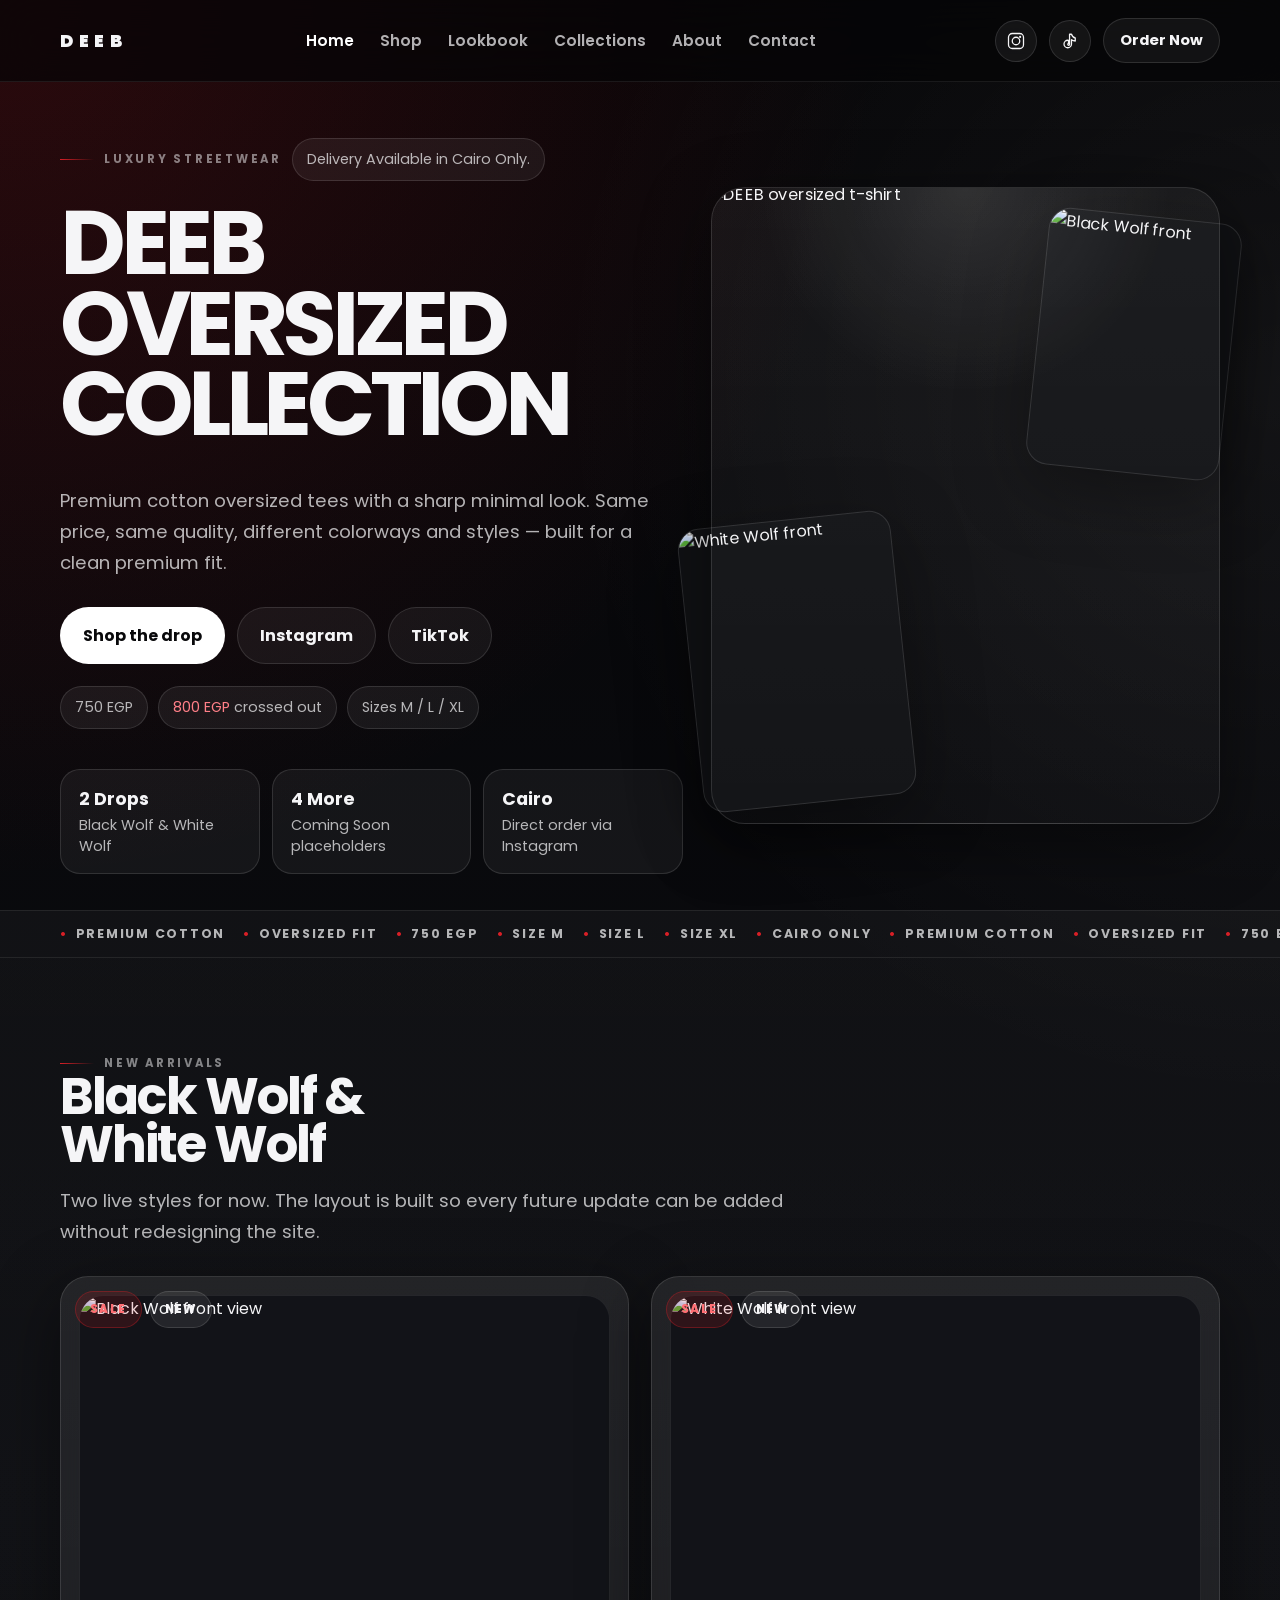
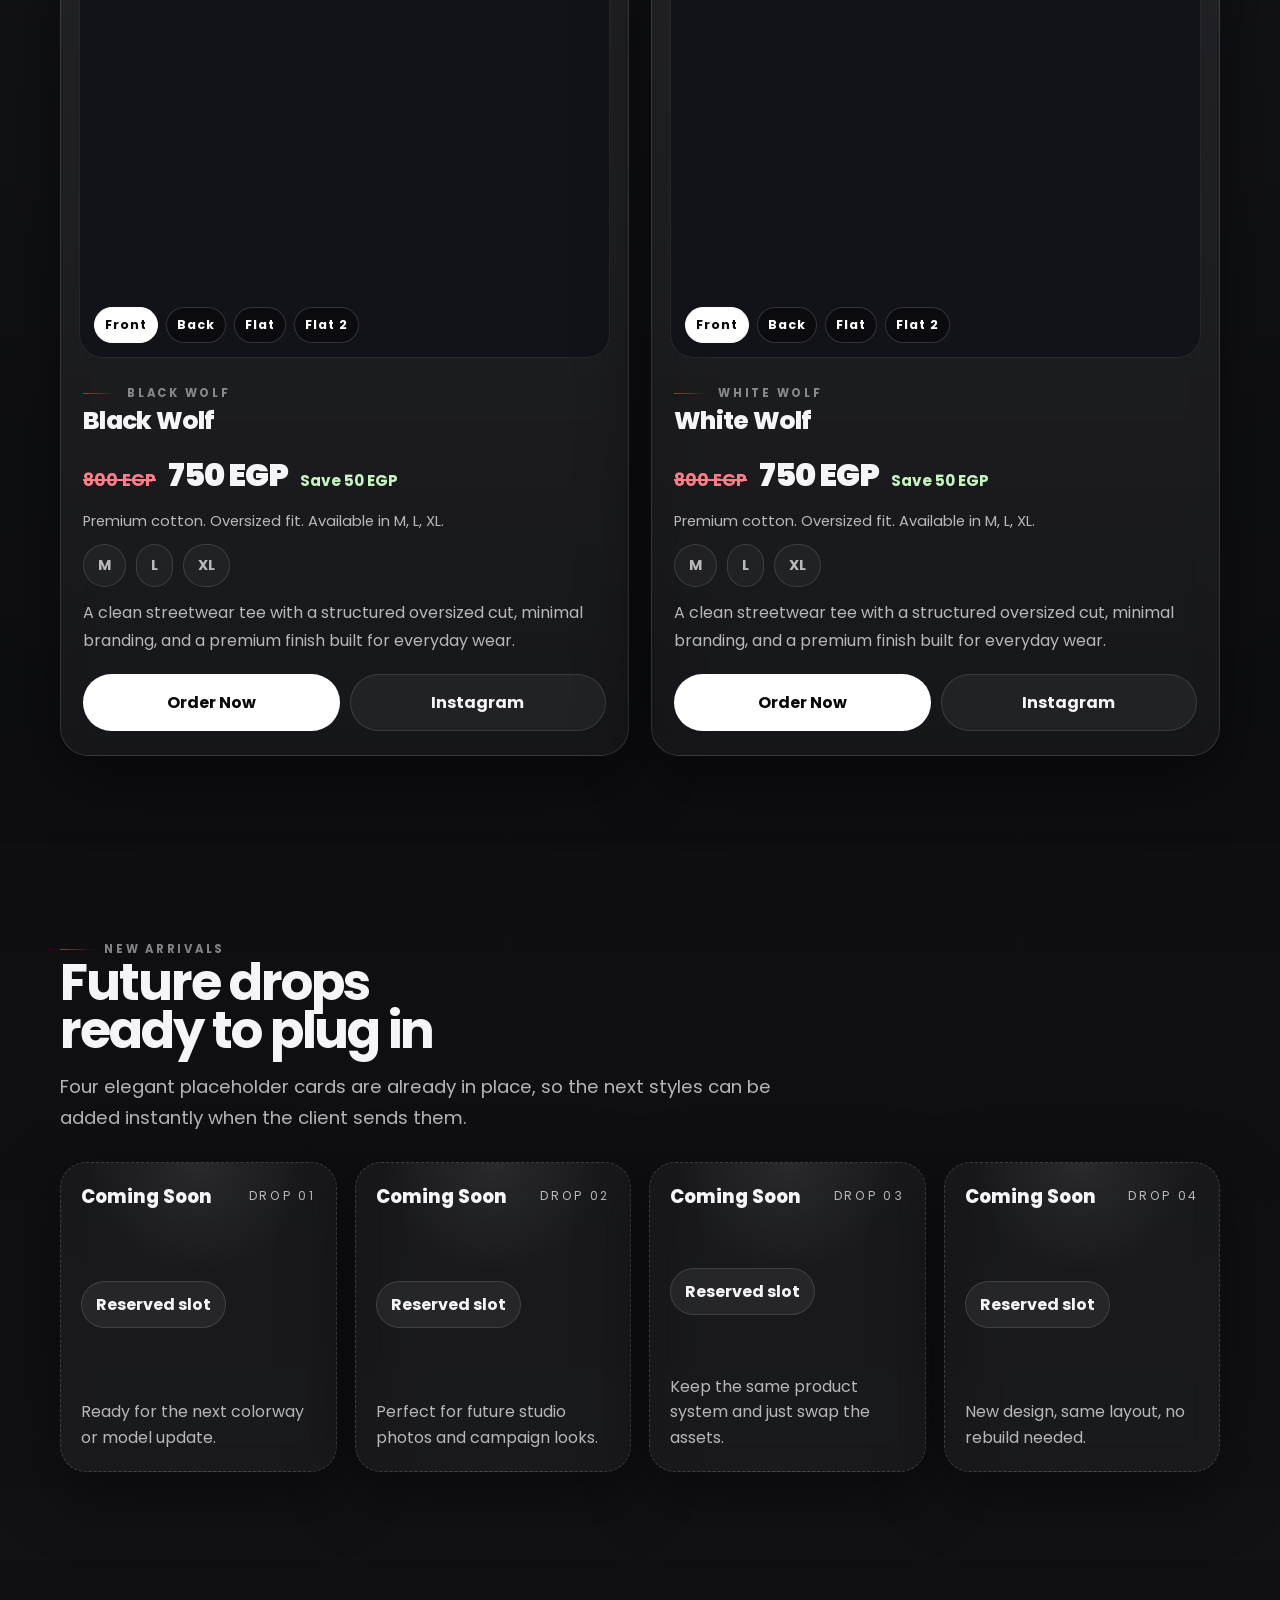
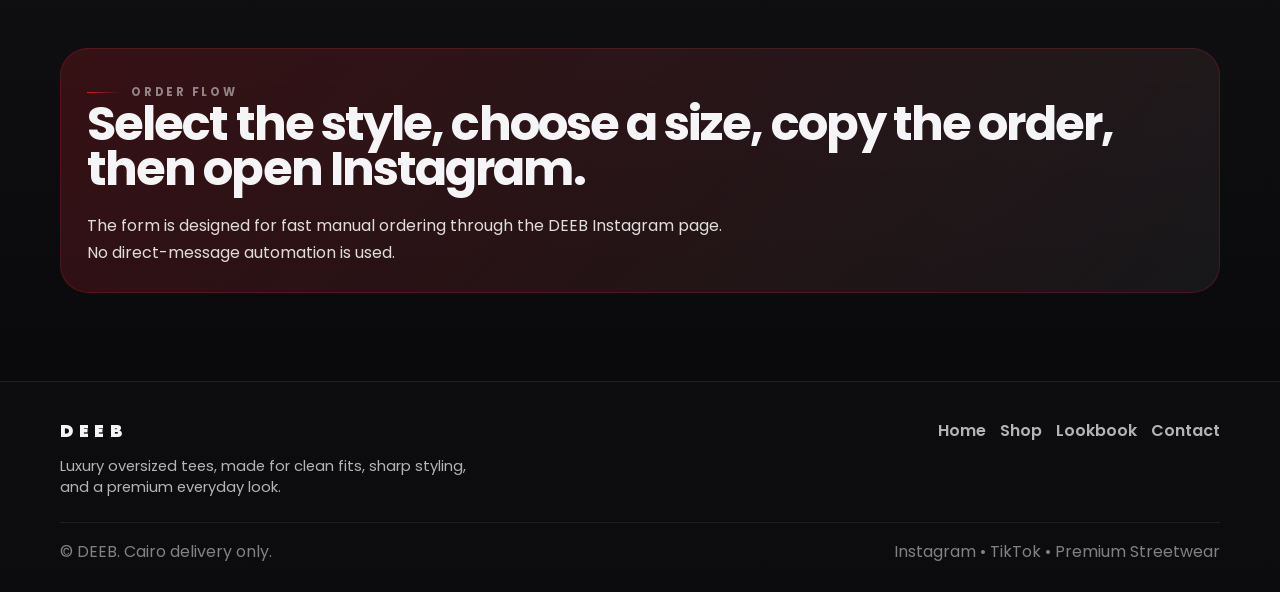
==== index.html @ ac7515ea "Add files via upload" ====
<!DOCTYPE html>
<html lang="en">
<head>
  <meta charset="UTF-8">
  <meta name="viewport" content="width=device-width, initial-scale=1.0">
  <meta name="description" content="DEEB oversized t-shirts. Premium cotton, Cairo delivery only, order through Instagram.">
  <title>DEEB | Oversized Collection</title>
  <link rel="preconnect" href="https://fonts.googleapis.com">
  <link rel="preconnect" href="https://fonts.gstatic.com" crossorigin>
  <link href="https://fonts.googleapis.com/css2?family=Poppins:wght@300;400;500;600;700;800;900&family=Cairo:wght@400;500;600;700;800&display=swap" rel="stylesheet">
  <link rel="stylesheet" href="style.css">
</head>
<body>
  
<header class="header">
  <div class="header-inner">
    <a href="index.html" class="logo">DEEB</a>
    <nav class="nav" aria-label="Main navigation">
      <a href="index.html" class="active">Home</a>
      <a href="pages/shop.html" class="">Shop</a>
      <a href="pages/lookbook.html" class="">Lookbook</a>
      <a href="pages/collections.html" class="">Collections</a>
      <a href="pages/about.html" class="">About</a>
      <a href="pages/contact.html" class="">Contact</a>
    </nav>
    <div class="header-actions">
      <a class="social-pill" href="https://www.instagram.com/deeb_egy" target="_blank" rel="noopener" aria-label="Instagram" data-open-instagram>
        <svg width="18" height="18" viewBox="0 0 24 24" fill="none" aria-hidden="true"><path d="M7 2h10a5 5 0 0 1 5 5v10a5 5 0 0 1-5 5H7a5 5 0 0 1-5-5V7a5 5 0 0 1 5-5Z" stroke="currentColor" stroke-width="1.7"/><path d="M12 17a5 5 0 1 0 0-10 5 5 0 0 0 0 10Z" stroke="currentColor" stroke-width="1.7"/><path d="M17.5 6.5h.01" stroke="currentColor" stroke-width="2.8" stroke-linecap="round"/></svg>
      </a>
      <a class="social-pill" href="https://www.tiktok.com/@deeb.eg" target="_blank" rel="noopener" aria-label="TikTok" data-open-tiktok>
        <svg width="18" height="18" viewBox="0 0 24 24" fill="none" aria-hidden="true"><path d="M14 3c.8 2.7 2.5 4.5 5 5v4a9 9 0 0 1-5-1.7V16a5 5 0 1 1-5-5c.3 0 .7 0 1 .1v4.2a1.2 1.2 0 1 0 1.4 1.2V3h2.6Z" stroke="currentColor" stroke-width="1.7" stroke-linejoin="round"/></svg>
      </a>
      <a class="btn btn-secondary btn-small" href="index.html#featured">Order Now</a>
      <button class="menu-toggle" type="button" data-menu-toggle aria-expanded="false" aria-label="Open menu">
        <span></span><span></span><span></span>
      </button>
    </div>
  </div>
  <nav class="mobile-nav" data-mobile-nav aria-label="Mobile navigation">
    <a href="index.html">Home</a>
    <a href="pages/shop.html">Shop</a>
    <a href="pages/lookbook.html">Lookbook</a>
    <a href="pages/collections.html">Collections</a>
    <a href="pages/about.html">About</a>
    <a href="pages/contact.html">Contact</a>
    <div class="mobile-actions">
      <a href="https://www.instagram.com/deeb_egy" target="_blank" rel="noopener" data-open-instagram>Instagram</a>
      <a href="https://www.tiktok.com/@deeb.eg" target="_blank" rel="noopener" data-open-tiktok>TikTok</a>
    </div>
  </nav>
</header>

  <main>
    <section class="hero">
      <div class="container">
        <div class="hero-grid">
          <div class="hero-copy">
            <div class="hero-kicker">
              <span class="eyebrow">Luxury streetwear</span>
              <span class="pill">Delivery Available in Cairo Only.</span>
            </div>
            <h1 class="hero-title"><span>DEEB</span><span>Oversized Collection</span></h1>
            <p class="subtitle">Premium cotton oversized tees with a sharp minimal look. Same price, same quality, different colorways and styles — built for a clean premium fit.</p>
            <div class="hero-buttons">
              <a class="btn btn-primary" href="#featured">Shop the drop</a>
              <a class="btn btn-secondary" href="https://www.instagram.com/deeb_egy" target="_blank" rel="noopener" data-open-instagram>Instagram</a>
              <a class="btn btn-secondary" href="https://www.tiktok.com/@deeb.eg" target="_blank" rel="noopener" data-open-tiktok>TikTok</a>
            </div>
            <div class="hero-points">
              <span class="pill">750 EGP</span>
              <span class="pill"><span style="color:#ff7f88;">800 EGP</span> crossed out</span>
              <span class="pill">Sizes M / L / XL</span>
            </div>
            <div class="stats">
              <div class="stat"><b>2 Drops</b><span>Black Wolf & White Wolf</span></div>
              <div class="stat"><b>4 More</b><span>Coming Soon placeholders</span></div>
              <div class="stat"><b>Cairo</b><span>Direct order via Instagram</span></div>
            </div>
          </div>
          <div class="hero-visual reveal-right">
            <div class="visual-float one">
              <img src="images/white-front.jpg" alt="White Wolf front">
            </div>
            <div class="visual-float two">
              <img src="images/black-front.jpg" alt="Black Wolf front">
            </div>
            <div class="visual-panel">
              <img src="images/black-flat.jpg" alt="DEEB oversized t-shirt">
            </div>
          </div>
        </div>
      </div>
    </section>

    <section class="strip" aria-label="Highlights">
      <div class="container">
        <div class="strip-track">
          <span>Premium Cotton</span><span>Oversized Fit</span><span>750 EGP</span><span>Size M</span><span>Size L</span><span>Size XL</span><span>Cairo Only</span>
          <span>Premium Cotton</span><span>Oversized Fit</span><span>750 EGP</span><span>Size M</span><span>Size L</span><span>Size XL</span><span>Cairo Only</span>
        </div>
      </div>
    </section>

    <section class="section section-dark" id="featured">
      <div class="container">
        <div class="section-head reveal">
          <div>
            <div class="eyebrow">New arrivals</div>
            <h2 class="title">Black Wolf & White Wolf</h2>
          </div>
          <p class="subtitle">Two live styles for now. The layout is built so every future update can be added without redesigning the site.</p>
        </div>
        <div class="product-grid">
          
<article class="product-card card reveal">
  <div class="product-badges">
    <span class="badge sale">SALE</span>
    <span class="badge new">NEW</span>
  </div>
  <div class="product-media" data-gallery>
    <img src="images/black-front.jpg" alt="Black Wolf front view" data-gallery-main>
    <div class="gallery-nav" aria-label="Black Wolf gallery thumbnails">
      <button class="thumb active" type="button" data-gallery-thumb data-src="images/black-front.jpg" data-alt="Black Wolf front view">Front</button>
      <button class="thumb" type="button" data-gallery-thumb data-src="images/black-back.jpg" data-alt="Black Wolf back view">Back</button>
      <button class="thumb" type="button" data-gallery-thumb data-src="images/black-flat.jpg" data-alt="Black Wolf flat lay">Flat</button>
      <button class="thumb" type="button" data-gallery-thumb data-src="images/black-flat-back.jpg" data-alt="Black Wolf flat back">Flat 2</button>
    </div>
  </div>
  <div class="product-body">
    <div>
      <div class="eyebrow">Black Wolf</div>
      <h3 class="product-title">Black Wolf</h3>
    </div>
    <div class="price-row">
      <span class="price-old">800 EGP</span>
      <span class="price-current">750 EGP</span>
      <span class="price-note">Save 50 EGP</span>
    </div>
    <div class="small">Premium cotton. Oversized fit. Available in M, L, XL.</div>
    <div class="size-list" aria-label="Available sizes">
      <span class="size">M</span>
      <span class="size">L</span>
      <span class="size">XL</span>
    </div>
    <p class="product-desc">A clean streetwear tee with a structured oversized cut, minimal branding, and a premium finish built for everyday wear.</p>
    <div class="product-actions">
      <button class="btn btn-primary" type="button" data-open-order data-product="DEEB Oversized T-Shirt" data-color="Black" data-size="M">Order Now</button>
      <a class="btn btn-secondary" href="https://www.instagram.com/deeb_egy" target="_blank" rel="noopener">Instagram</a>
    </div>
  </div>
</article>

          
<article class="product-card card reveal">
  <div class="product-badges">
    <span class="badge sale">SALE</span>
    <span class="badge new">NEW</span>
  </div>
  <div class="product-media" data-gallery>
    <img src="images/white-front.jpg" alt="White Wolf front view" data-gallery-main>
    <div class="gallery-nav" aria-label="White Wolf gallery thumbnails">
      <button class="thumb active" type="button" data-gallery-thumb data-src="images/white-front.jpg" data-alt="White Wolf front view">Front</button>
      <button class="thumb" type="button" data-gallery-thumb data-src="images/white-back.jpg" data-alt="White Wolf back view">Back</button>
      <button class="thumb" type="button" data-gallery-thumb data-src="images/white-flat.jpg" data-alt="White Wolf flat lay">Flat</button>
      <button class="thumb" type="button" data-gallery-thumb data-src="images/white-flat-back.jpg" data-alt="White Wolf flat back">Flat 2</button>
    </div>
  </div>
  <div class="product-body">
    <div>
      <div class="eyebrow">White Wolf</div>
      <h3 class="product-title">White Wolf</h3>
    </div>
    <div class="price-row">
      <span class="price-old">800 EGP</span>
      <span class="price-current">750 EGP</span>
      <span class="price-note">Save 50 EGP</span>
    </div>
    <div class="small">Premium cotton. Oversized fit. Available in M, L, XL.</div>
    <div class="size-list" aria-label="Available sizes">
      <span class="size">M</span>
      <span class="size">L</span>
      <span class="size">XL</span>
    </div>
    <p class="product-desc">A clean streetwear tee with a structured oversized cut, minimal branding, and a premium finish built for everyday wear.</p>
    <div class="product-actions">
      <button class="btn btn-primary" type="button" data-open-order data-product="DEEB Oversized T-Shirt" data-color="White" data-size="M">Order Now</button>
      <a class="btn btn-secondary" href="https://www.instagram.com/deeb_egy" target="_blank" rel="noopener">Instagram</a>
    </div>
  </div>
</article>

        </div>
      </div>
    </section>

    <section class="section section-light" id="new-arrivals">
      <div class="container">
        <div class="section-head reveal">
          <div>
            <div class="eyebrow">NEW ARRIVALS</div>
            <h2 class="title">Future drops ready to plug in</h2>
          </div>
          <p class="subtitle">Four elegant placeholder cards are already in place, so the next styles can be added instantly when the client sends them.</p>
        </div>
        <div class="new-grid">
          <div class="placeholder card reveal">
            <div class="top"><span class="name">Coming Soon</span><span class="soon">Drop 01</span></div>
            <div class="mark">Reserved slot</div>
            <div class="bottom">Ready for the next colorway or model update.</div>
          </div>
          <div class="placeholder card reveal">
            <div class="top"><span class="name">Coming Soon</span><span class="soon">Drop 02</span></div>
            <div class="mark">Reserved slot</div>
            <div class="bottom">Perfect for future studio photos and campaign looks.</div>
          </div>
          <div class="placeholder card reveal">
            <div class="top"><span class="name">Coming Soon</span><span class="soon">Drop 03</span></div>
            <div class="mark">Reserved slot</div>
            <div class="bottom">Keep the same product system and just swap the assets.</div>
          </div>
          <div class="placeholder card reveal">
            <div class="top"><span class="name">Coming Soon</span><span class="soon">Drop 04</span></div>
            <div class="mark">Reserved slot</div>
            <div class="bottom">New design, same layout, no rebuild needed.</div>
          </div>
        </div>
      </div>
    </section>

    <section class="section section-dark">
      <div class="container">
        <div class="feature-band reveal">
          <div>
            <div class="eyebrow">Order flow</div>
            <h2 class="title" style="font-size:clamp(1.8rem, 4vw, 3rem);">Select the style, choose a size, copy the order, then open Instagram.</h2>
          </div>
          <p class="mini">The form is designed for fast manual ordering through the DEEB Instagram page. No direct-message automation is used.</p>
        </div>
      </div>
    </section>
  </main>
  
<footer class="footer">
  <div class="container">
    <div class="footer-top">
      <div>
        <div class="logo">DEEB</div>
        <p class="small" style="margin-top:12px;max-width:46ch;">Luxury oversized tees, made for clean fits, sharp styling, and a premium everyday look.</p>
      </div>
      <div class="footer-links">
        <a href="index.html">Home</a>
        <a href="pages/shop.html">Shop</a>
        <a href="pages/lookbook.html">Lookbook</a>
        <a href="pages/contact.html">Contact</a>
      </div>
    </div>
    <div class="footer-bottom">
      <span>© DEEB. Cairo delivery only.</span>
      <span>Instagram • TikTok • Premium Streetwear</span>
    </div>
  </div>
</footer>

  
<div class="modal" data-order-modal aria-hidden="true">
  <div class="modal-card" role="dialog" aria-modal="true" aria-labelledby="order-title">
    <div class="modal-head">
      <div>
        <div class="eyebrow">Instagram Order</div>
        <h3 id="order-title">Place your order</h3>
        <p class="small" style="margin-top:8px;">Fill the form, copy the order text, then open the Instagram profile and paste it manually.</p>
      </div>
      <button class="modal-close" type="button" data-modal-close aria-label="Close order form">✕</button>
    </div>
    <div class="order-note">Delivery Available in Cairo Only.</div>
    <div class="order-grid">
      <form class="form" data-order-form>
        <div class="field">
          <label for="product">Product</label>
          <input id="product" name="product" value="DEEB Oversized T-Shirt">
        </div>
        <div class="field">
          <label for="color">Color</label>
          <select id="color" name="color">
            <option>Black</option>
            <option>White</option>
          </select>
        </div>
        <div class="field">
          <label for="size">Size</label>
          <select id="size" name="size">
            <option>M</option>
            <option>L</option>
            <option>XL</option>
          </select>
        </div>
        <div class="field">
          <label for="name">Full Name</label>
          <input id="name" name="name" placeholder="Customer name">
        </div>
        <div class="field">
          <label for="phone">Phone Number</label>
          <input id="phone" name="phone" placeholder="01xxxxxxxxx">
        </div>
        <div class="field">
          <label for="address">Address</label>
          <textarea id="address" name="address" placeholder="Area, Street, Building, Apartment"></textarea>
        </div>
        <div class="product-actions" style="margin-top:4px;">
          <button class="btn btn-primary" type="submit">Copy Order & Open Instagram</button>
          <button class="btn btn-secondary" type="button" data-copy-order>Copy Order</button>
        </div>
      </form>
      <div class="preview">
        <div class="eyebrow">Order Preview</div>
        <div class="preview-box" data-order-preview></div>
      </div>
    </div>
  </div>
</div>
<div class="toast" role="status" aria-live="polite"></div>

  <script src="script.js"></script>
</body>
</html>
---- style.css ----
:root{
  --bg:#070709;
  --bg-2:#0e0f13;
  --panel:rgba(255,255,255,.06);
  --panel-2:rgba(255,255,255,.08);
  --line:rgba(255,255,255,.12);
  --text:#f5f5f7;
  --muted:rgba(245,245,247,.72);
  --soft:rgba(245,245,247,.5);
  --red:#d81f26;
  --green:#d5f0d3;
  --accent:#ffffff;
  --shadow:0 20px 70px rgba(0,0,0,.45);
  --radius:28px;
  --radius-sm:18px;
  --max:1200px;
  --header-h:82px;
  --ease:cubic-bezier(.2,.8,.2,1);
}

*{box-sizing:border-box}
html{scroll-behavior:smooth}
body{
  margin:0;
  font-family:'Poppins','Cairo',system-ui,sans-serif;
  color:var(--text);
  background:
    radial-gradient(circle at top left, rgba(216,31,38,.18), transparent 22%),
    radial-gradient(circle at right 10%, rgba(255,255,255,.06), transparent 20%),
    linear-gradient(180deg, #050507 0%, #0c0d11 40%, #070709 100%);
  min-height:100vh;
  overflow-x:hidden;
  padding-top:var(--header-h);
}
img{display:block;max-width:100%}
a{color:inherit;text-decoration:none}
button,input,textarea,select{font:inherit}
button{cursor:pointer}
:focus-visible{outline:2px solid #fff;outline-offset:3px}

.container{max-width:var(--max);padding:0 20px;margin:0 auto}
.section{padding:88px 0;position:relative}
.section.compact{padding:58px 0}
.section-dark{background:linear-gradient(180deg, rgba(255,255,255,.03), rgba(255,255,255,.01))}
.section-light{background:linear-gradient(180deg, rgba(255,255,255,.02), rgba(255,255,255,.04))}
.eyebrow{
  display:inline-flex;align-items:center;gap:10px;
  text-transform:uppercase;letter-spacing:.24em;
  font-size:.72rem;font-weight:700;color:var(--soft)
}
.eyebrow::before{
  content:"";width:34px;height:1px;background:linear-gradient(90deg, var(--red), transparent)
}
h1,h2,h3,p{margin:0}
.title{
  font-size:clamp(2.2rem, 4vw, 4.9rem);
  line-height:.95;
  letter-spacing:-.04em;
}
.subtitle{
  margin-top:18px;
  max-width:60ch;
  font-size:clamp(1rem, 1.8vw, 1.15rem);
  line-height:1.7;
  color:var(--muted)
}
.badge{
  display:inline-flex;align-items:center;justify-content:center;
  padding:9px 14px;border-radius:999px;font-weight:800;
  letter-spacing:.12em;text-transform:uppercase;font-size:.72rem
}
.badge.sale{background:rgba(216,31,38,.14);color:#ff6f74;border:1px solid rgba(216,31,38,.35)}
.badge.new{background:rgba(255,255,255,.08);border:1px solid var(--line);color:var(--text)}
.btn{
  display:inline-flex;align-items:center;justify-content:center;gap:10px;
  border-radius:999px;border:1px solid transparent;
  padding:15px 22px;font-weight:700;transition:transform .25s var(--ease), background .25s var(--ease), border-color .25s var(--ease), opacity .25s var(--ease);
  white-space:nowrap
}
.btn:hover{transform:translateY(-2px)}
.btn-primary{background:#fff;color:#09090b}
.btn-primary:hover{background:#ececec}
.btn-secondary{background:rgba(255,255,255,.05);border-color:var(--line);color:var(--text)}
.btn-secondary:hover{background:rgba(255,255,255,.1)}
.btn-red{background:var(--red);color:white}
.btn-red:hover{filter:brightness(1.05)}
.btn-small{padding:11px 16px;font-size:.92rem}
.card{
  background:linear-gradient(180deg, rgba(255,255,255,.08), rgba(255,255,255,.04));
  border:1px solid var(--line);
  border-radius:var(--radius);
  box-shadow:var(--shadow);
  backdrop-filter: blur(16px);
}
.grid{display:grid;gap:22px}
.muted{color:var(--muted)}
.small{font-size:.92rem;color:var(--muted)}
.lines{position:absolute;inset:0;pointer-events:none;opacity:.4;background-image:linear-gradient(rgba(255,255,255,.03) 1px, transparent 1px), linear-gradient(90deg, rgba(255,255,255,.03) 1px, transparent 1px);background-size:64px 64px;mask-image:radial-gradient(circle at center, black 30%, transparent 100%)}

.header{
  position:fixed;top:0;left:0;right:0;z-index:1000;
  height:var(--header-h);
  background:rgba(5,5,7,.7);
  backdrop-filter:blur(22px);
  border-bottom:1px solid rgba(255,255,255,.08)
}
.header-inner{
  height:100%;max-width:var(--max);margin:0 auto;padding:0 20px;
  display:flex;align-items:center;justify-content:space-between;gap:20px
}
.logo{
  font-weight:900;letter-spacing:.32em;font-size:1.08rem;
  text-transform:uppercase
}
.nav{
  display:flex;align-items:center;gap:26px
}
.nav a{
  color:var(--muted);font-size:.95rem;font-weight:600;
  transition:color .2s var(--ease)
}
.nav a:hover,.nav a.active{color:#fff}
.header-actions{display:flex;align-items:center;gap:12px}
.social-pill{
  width:42px;height:42px;border-radius:999px;display:inline-flex;align-items:center;justify-content:center;
  background:rgba(255,255,255,.06);border:1px solid var(--line);transition:transform .25s var(--ease), background .25s var(--ease)
}
.social-pill:hover{transform:translateY(-2px);background:rgba(255,255,255,.12)}
.menu-toggle{
  display:none;width:46px;height:46px;border-radius:999px;
  background:rgba(255,255,255,.06);border:1px solid var(--line);
  align-items:center;justify-content:center;flex-direction:column;gap:5px
}
.menu-toggle span{width:18px;height:2px;background:#fff;border-radius:99px;transition:transform .25s var(--ease), opacity .25s var(--ease)}
.mobile-nav{
  display:none;position:fixed;top:var(--header-h);left:0;right:0;
  background:rgba(8,8,10,.98);border-bottom:1px solid rgba(255,255,255,.08);
  padding:18px 20px 22px;z-index:999
}
.mobile-nav.open{display:grid;gap:14px}
.mobile-nav a{
  padding:14px 16px;border-radius:16px;background:rgba(255,255,255,.04);
  border:1px solid rgba(255,255,255,.05);color:var(--text);font-weight:600
}
.mobile-actions{display:grid;grid-template-columns:1fr 1fr;gap:12px;margin-top:8px}

.hero{
  padding:56px 0 36px;position:relative;overflow:hidden
}
.hero .container{position:relative;z-index:2}
.hero-grid{
  display:grid;grid-template-columns:1.1fr .9fr;gap:28px;align-items:center
}
.hero-copy{
  display:flex;flex-direction:column;gap:22px
}
.hero-kicker{display:flex;flex-wrap:wrap;gap:10px;align-items:center}
.hero-title{font-size:clamp(3rem, 7vw, 6.8rem);line-height:.9;letter-spacing:-.06em;text-transform:uppercase}
.hero-title span{display:block}
.hero-buttons{display:flex;flex-wrap:wrap;gap:12px;margin-top:6px}
.hero-points{
  display:flex;flex-wrap:wrap;gap:10px
}
.pill{
  padding:10px 14px;border-radius:999px;background:rgba(255,255,255,.06);border:1px solid var(--line);color:var(--muted);font-size:.9rem
}
.hero-visual{
  position:relative;min-height:620px;display:grid;place-items:center
}
.visual-panel{
  width:min(100%, 520px);
  aspect-ratio: 4 / 5;
  border-radius:34px;
  overflow:hidden;
  position:relative;
  border:1px solid rgba(255,255,255,.12);
  box-shadow:var(--shadow);
  background:
    radial-gradient(circle at top, rgba(255,255,255,.1), transparent 30%),
    linear-gradient(180deg, rgba(255,255,255,.05), rgba(255,255,255,.02))
}
.visual-panel img{
  width:100%;height:100%;object-fit:cover;object-position:center;transform:scale(1.02)
}
.visual-float{
  position:absolute;border-radius:22px;overflow:hidden;border:1px solid rgba(255,255,255,.12);box-shadow:var(--shadow);
  background:#101114
}
.visual-float img{width:100%;height:100%;object-fit:cover}
.visual-float.one{width:42%;aspect-ratio: 3 / 4;bottom:20px;left:-4%;transform:rotate(-6deg)}
.visual-float.two{width:38%;aspect-ratio: 3 / 4;top:28px;right:-2%;transform:rotate(6deg)}
.stats{
  margin-top:18px;display:grid;grid-template-columns:repeat(3,1fr);gap:12px
}
.stat{
  padding:16px 18px;border-radius:20px;background:rgba(255,255,255,.05);border:1px solid var(--line)
}
.stat b{display:block;font-size:1.1rem}
.stat span{display:block;margin-top:3px;color:var(--muted);font-size:.9rem}

.strip{
  padding:14px 0;border-top:1px solid rgba(255,255,255,.08);border-bottom:1px solid rgba(255,255,255,.08);
  overflow:hidden;background:rgba(255,255,255,.03)
}
.strip-track{
  display:flex;gap:18px;white-space:nowrap;animation:marquee 24s linear infinite
}
.strip-track span{
  display:inline-flex;align-items:center;gap:8px;font-weight:700;text-transform:uppercase;letter-spacing:.14em;font-size:.78rem;color:var(--muted)
}
.strip-track span::before{content:"•";color:var(--red)}
@keyframes marquee{from{transform:translateX(0)}to{transform:translateX(-50%)}}

.section-head{
  display:flex;align-items:end;justify-content:space-between;gap:16px;margin-bottom:28px;flex-wrap:wrap
}
.section-head .title{max-width:12ch}
.section-head .subtitle{max-width:70ch;margin-top:0}

.product-grid{
  display:grid;grid-template-columns:repeat(2, minmax(0, 1fr));gap:22px
}
.product-card{
  padding:18px;
  position:relative;
  overflow:hidden
}
.product-media{
  position:relative;border-radius:24px;overflow:hidden;aspect-ratio: 4 / 5;background:#121318;border:1px solid rgba(255,255,255,.08)
}
.product-media img{
  width:100%;height:100%;object-fit:cover;transition:transform .45s var(--ease)
}
.product-card:hover .product-media img{transform:scale(1.04)}
.gallery-nav{
  position:absolute;left:14px;right:14px;bottom:14px;
  display:flex;gap:8px;flex-wrap:wrap
}
.thumb{
  border:1px solid rgba(255,255,255,.16);
  background:rgba(10,10,12,.68);
  color:#fff;
  border-radius:999px;
  padding:8px 10px;
  font-size:.78rem;font-weight:700;
  letter-spacing:.08em;
  backdrop-filter: blur(10px)
}
.thumb.active{background:#fff;color:#09090b;border-color:#fff}
.product-badges{
  position:absolute;top:14px;left:14px;display:flex;gap:8px;flex-wrap:wrap;z-index:2
}
.product-body{padding:18px 4px 6px;display:grid;gap:12px}
.product-title{font-size:1.55rem;font-weight:800;letter-spacing:-.03em}
.product-desc{color:var(--muted);line-height:1.7}
.price-row{display:flex;align-items:baseline;gap:12px;flex-wrap:wrap}
.price-old{
  color:#ff7f88;text-decoration:line-through;text-decoration-thickness:2px;
  text-decoration-color:#ff7f88;font-weight:700;font-size:1.05rem
}
.price-current{font-size:2rem;font-weight:900;letter-spacing:-.03em}
.price-note{color:#c6f5c0;font-weight:700;font-size:.95rem}
.size-list{display:flex;flex-wrap:wrap;gap:10px}
.size{
  padding:10px 14px;border-radius:999px;border:1px solid var(--line);
  background:rgba(255,255,255,.04);font-size:.9rem;font-weight:700;color:var(--muted)
}
.product-actions{display:flex;gap:10px;flex-wrap:wrap;margin-top:8px}
.product-actions .btn{flex:1;min-width:170px}

.new-grid{
  display:grid;grid-template-columns:repeat(4, minmax(0, 1fr));gap:18px
}
.placeholder{
  min-height:310px;padding:20px;border-radius:26px;
  border:1px dashed rgba(255,255,255,.16);
  background:
    radial-gradient(circle at top, rgba(255,255,255,.08), transparent 33%),
    rgba(255,255,255,.04);
  display:flex;flex-direction:column;justify-content:space-between
}
.placeholder .top{display:flex;justify-content:space-between;gap:10px;align-items:center}
.placeholder .name{font-size:1.15rem;font-weight:800}
.placeholder .soon{font-size:.76rem;letter-spacing:.22em;text-transform:uppercase;color:var(--muted)}
.placeholder .bottom{color:var(--muted);line-height:1.6}
.placeholder .mark{
  align-self:flex-start;padding:10px 14px;border-radius:999px;background:rgba(255,255,255,.06);border:1px solid var(--line);font-weight:700
}

.feature-band{
  padding:26px;border-radius:var(--radius);
  background:linear-gradient(135deg, rgba(216,31,38,.2), rgba(255,255,255,.05));
  border:1px solid rgba(216,31,38,.25);
  display:flex;justify-content:space-between;gap:20px;flex-wrap:wrap;align-items:center
}
.feature-band .mini{max-width:64ch;color:rgba(255,255,255,.86);line-height:1.7}

.page-hero{
  padding:44px 0 24px
}
.page-hero .panel{
  padding:28px;border-radius:32px;background:linear-gradient(180deg, rgba(255,255,255,.08), rgba(255,255,255,.03));
  border:1px solid var(--line);box-shadow:var(--shadow)
}
.page-hero .panel-inner{
  display:flex;justify-content:space-between;gap:20px;align-items:end;flex-wrap:wrap
}

.info-grid{display:grid;grid-template-columns:repeat(3,1fr);gap:18px}
.info-card{padding:22px;border-radius:24px;background:rgba(255,255,255,.05);border:1px solid var(--line)}
.info-card h3{font-size:1.12rem;margin-bottom:10px}
.info-card p{color:var(--muted);line-height:1.7}

.gallery-grid{display:grid;grid-template-columns:repeat(4,1fr);gap:14px}
.gallery-tile{
  aspect-ratio: 3 / 4;border-radius:24px;overflow:hidden;border:1px solid rgba(255,255,255,.08);
  position:relative;background:#101114
}
.gallery-tile img{width:100%;height:100%;object-fit:cover;transition:transform .4s var(--ease)}
.gallery-tile:hover img{transform:scale(1.04)}
.gallery-tile .caption{
  position:absolute;left:12px;right:12px;bottom:12px;
  padding:10px 12px;border-radius:16px;background:rgba(8,8,10,.62);backdrop-filter:blur(10px);
  color:#fff;font-size:.9rem;font-weight:700;border:1px solid rgba(255,255,255,.08)
}

.footer{
  padding:36px 0 28px;
  border-top:1px solid rgba(255,255,255,.08);
  background:rgba(255,255,255,.02)
}
.footer-top{
  display:flex;align-items:flex-start;justify-content:space-between;gap:20px;flex-wrap:wrap
}
.footer-links{display:flex;flex-wrap:wrap;gap:14px}
.footer-links a{color:var(--muted);font-weight:600}
.footer-links a:hover{color:#fff}
.footer-bottom{
  margin-top:24px;padding-top:16px;border-top:1px solid rgba(255,255,255,.08);
  color:var(--soft);display:flex;justify-content:space-between;gap:14px;flex-wrap:wrap
}

.modal{
  position:fixed;inset:0;display:none;align-items:center;justify-content:center;
  background:rgba(0,0,0,.68);backdrop-filter:blur(12px);z-index:2000;padding:18px
}
.modal.open{display:flex}
.modal-card{
  width:min(100%, 760px);max-height:min(92vh, 860px);overflow:auto;
  padding:22px;border-radius:34px;background:linear-gradient(180deg, rgba(18,19,23,.98), rgba(10,10,12,.98));
  border:1px solid rgba(255,255,255,.12);box-shadow:0 30px 90px rgba(0,0,0,.65)
}
.modal-head{
  display:flex;justify-content:space-between;gap:14px;align-items:flex-start;margin-bottom:16px
}
.modal-head h3{font-size:1.5rem}
.modal-close{
  width:42px;height:42px;border-radius:999px;background:rgba(255,255,255,.08);border:1px solid var(--line);color:#fff
}
.order-note{
  padding:14px 16px;border-radius:18px;background:rgba(216,31,38,.14);border:1px solid rgba(216,31,38,.3);
  color:#ffdfe1;font-weight:700;margin-bottom:16px
}
.order-grid{display:grid;grid-template-columns:1.05fr .95fr;gap:18px}
.form{
  display:grid;gap:12px
}
.field{
  display:grid;gap:8px
}
.field label{font-size:.9rem;color:var(--muted);font-weight:700}
.field input,.field textarea,.field select{
  width:100%;padding:14px 15px;border-radius:16px;
  border:1px solid rgba(255,255,255,.12);background:rgba(255,255,255,.05);color:#fff
}
.field textarea{min-height:92px;resize:vertical}
.preview{
  display:grid;gap:12px;padding:18px;border-radius:24px;background:rgba(255,255,255,.04);border:1px solid var(--line)
}
.preview-box{
  white-space:pre-wrap;
  min-height:250px;
  border-radius:18px;
  padding:16px;
  background:rgba(0,0,0,.28);
  border:1px solid rgba(255,255,255,.08);
  color:#f2f2f2;
  line-height:1.7
}
.toast{
  position:fixed;bottom:20px;left:50%;transform:translateX(-50%) translateY(24px);
  padding:12px 16px;border-radius:999px;background:#fff;color:#09090b;font-weight:700;
  box-shadow:0 18px 40px rgba(0,0,0,.35);opacity:0;pointer-events:none;transition:all .25s var(--ease);z-index:3000
}
.toast.show{opacity:1;transform:translateX(-50%) translateY(0)}

.reveal{opacity:0;transform:translateY(24px);transition:opacity .7s var(--ease), transform .7s var(--ease)}
.reveal.show{opacity:1;transform:translateY(0)}
.reveal-left{opacity:0;transform:translateX(-24px);transition:opacity .7s var(--ease), transform .7s var(--ease)}
.reveal-left.show{opacity:1;transform:translateX(0)}
.reveal-right{opacity:0;transform:translateX(24px);transition:opacity .7s var(--ease), transform .7s var(--ease)}
.reveal-right.show{opacity:1;transform:translateX(0)}

@media (max-width: 1080px){
  .hero-grid,.order-grid,.product-grid,.info-grid{grid-template-columns:1fr}
  .new-grid,.gallery-grid{grid-template-columns:repeat(2,1fr)}
  .hero-visual{min-height:auto}
  .visual-panel{max-width:560px}
}

@media (max-width: 780px){
  :root{--header-h:72px}
  .nav,.header-actions .btn-secondary{display:none}
  .menu-toggle{display:inline-flex}
  .hero{padding-top:26px}
  .hero-title{font-size:clamp(2.6rem, 14vw, 5rem)}
  .stats{grid-template-columns:1fr}
  .new-grid,.gallery-grid{grid-template-columns:1fr}
  .product-actions{flex-direction:column}
  .product-actions .btn{min-width:0;width:100%}
  .page-hero .panel-inner{align-items:flex-start}
  .mobile-actions{grid-template-columns:1fr}
  .modal-card{padding:18px;border-radius:26px}
}
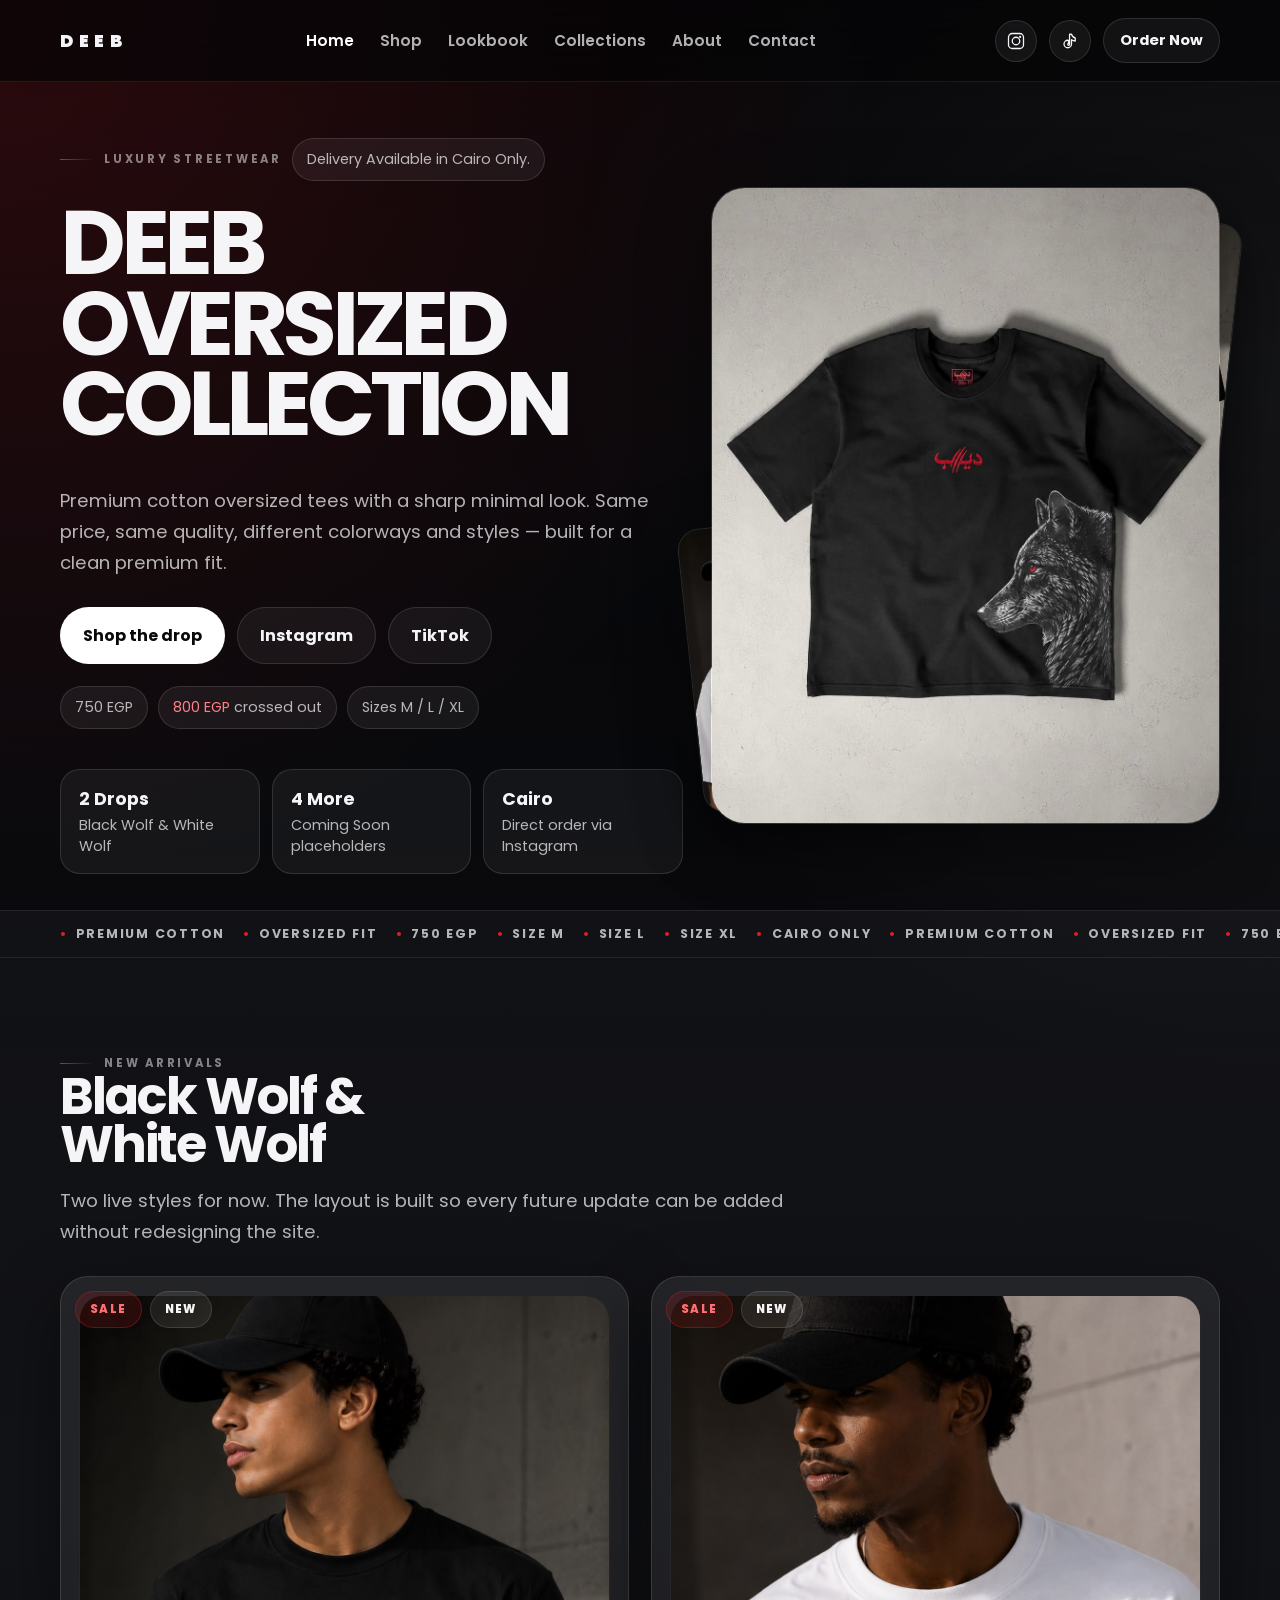
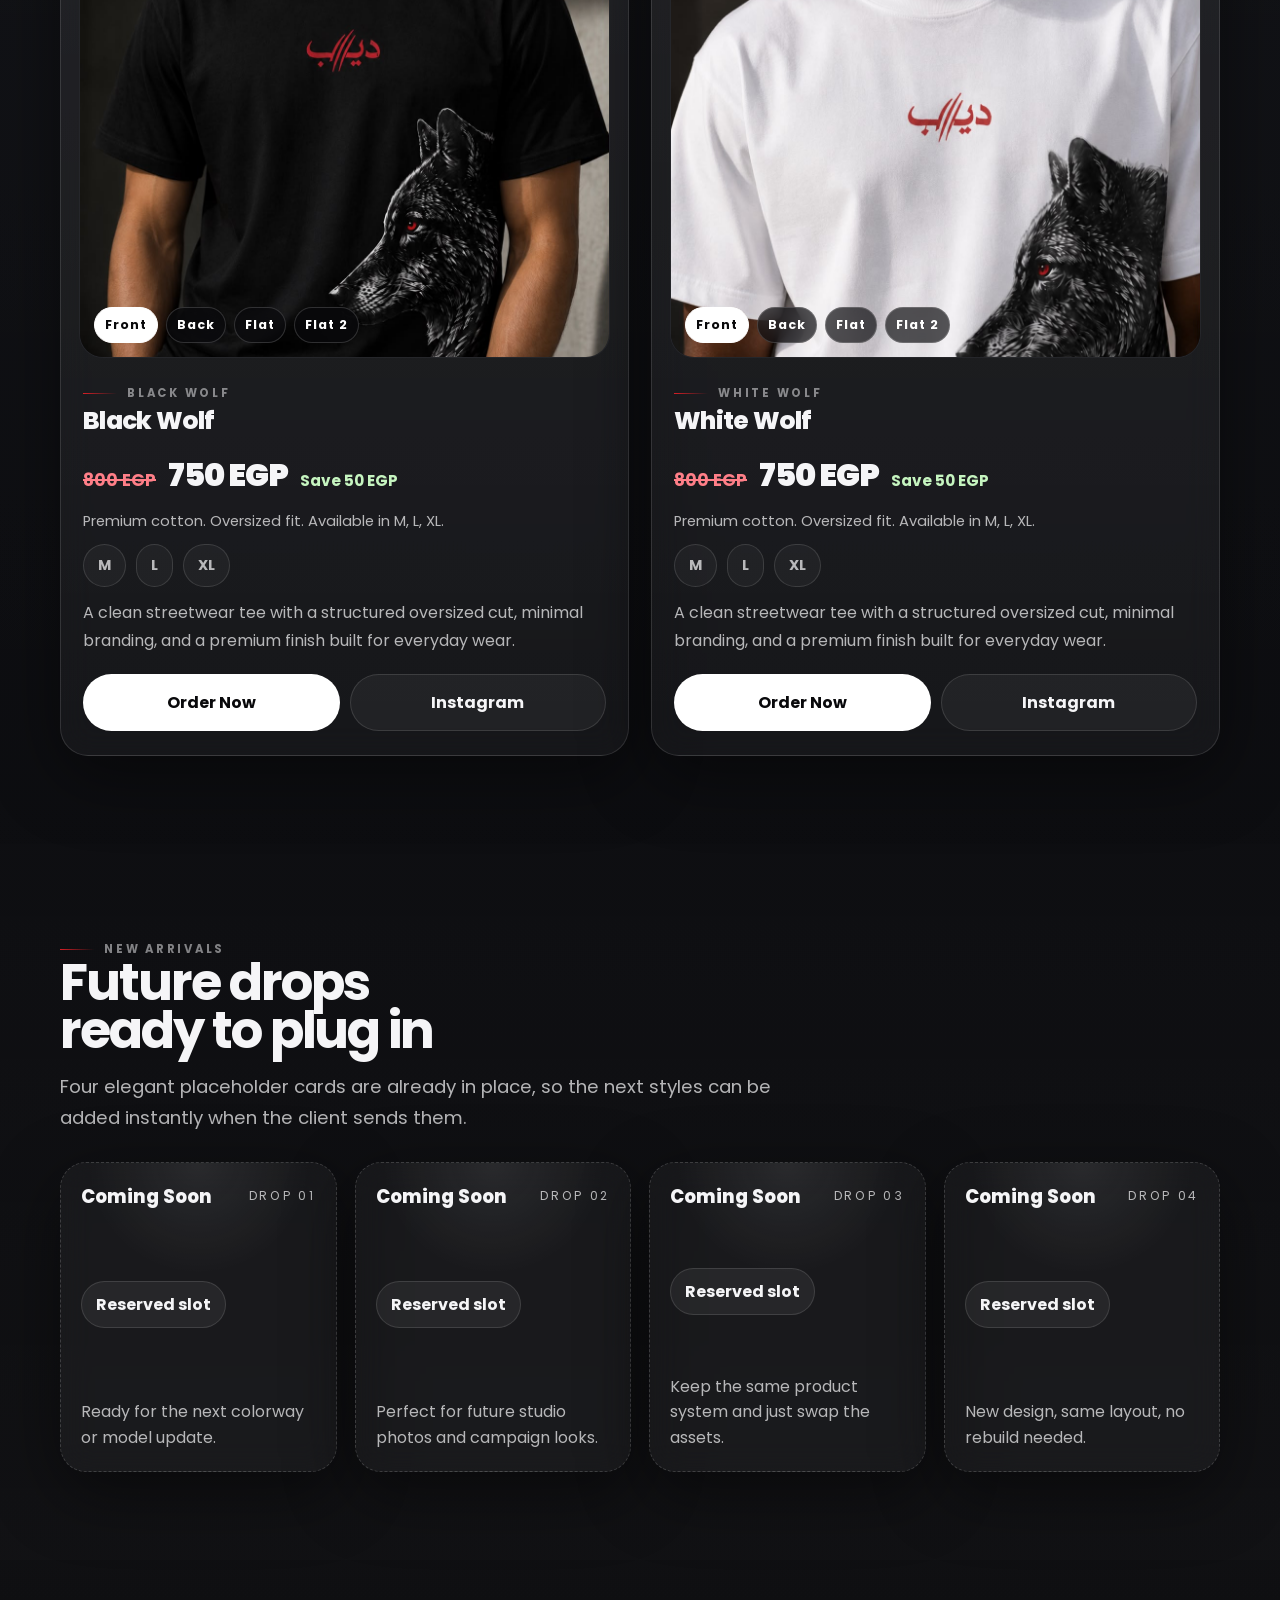
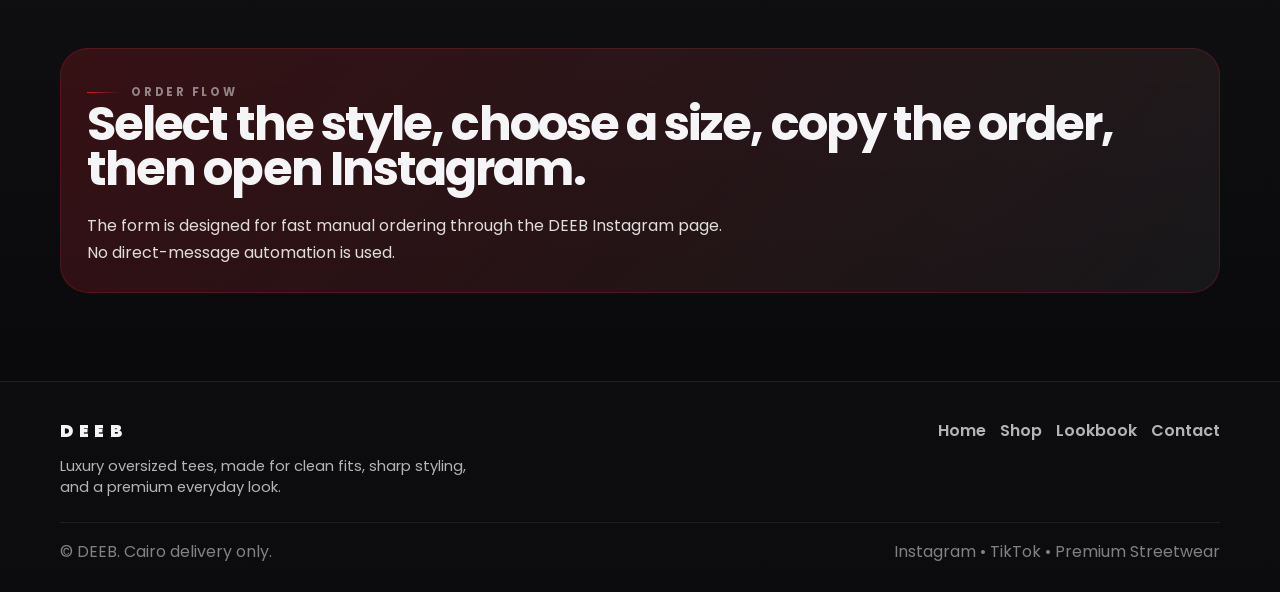
==== commit 5b8df1b7: "Update index.html" ====
--- a/index.html
+++ b/index.html
@@ -79,13 +79,13 @@
           </div>
           <div class="hero-visual reveal-right">
             <div class="visual-float one">
-              <img src="images/white-front.jpg" alt="White Wolf front">
+              <img src="white-front.jpg" alt="White Wolf front">
             </div>
             <div class="visual-float two">
-              <img src="images/black-front.jpg" alt="Black Wolf front">
+              <img src="black-front.jpg" alt="Black Wolf front">
             </div>
             <div class="visual-panel">
-              <img src="images/black-flat.jpg" alt="DEEB oversized t-shirt">
+              <img src="black-flat.jpg" alt="DEEB oversized t-shirt">
             </div>
           </div>
         </div>
@@ -118,12 +118,12 @@
     <span class="badge new">NEW</span>
   </div>
   <div class="product-media" data-gallery>
-    <img src="images/black-front.jpg" alt="Black Wolf front view" data-gallery-main>
+    <img src="black-front.jpg" alt="Black Wolf front view" data-gallery-main>
     <div class="gallery-nav" aria-label="Black Wolf gallery thumbnails">
-      <button class="thumb active" type="button" data-gallery-thumb data-src="images/black-front.jpg" data-alt="Black Wolf front view">Front</button>
-      <button class="thumb" type="button" data-gallery-thumb data-src="images/black-back.jpg" data-alt="Black Wolf back view">Back</button>
-      <button class="thumb" type="button" data-gallery-thumb data-src="images/black-flat.jpg" data-alt="Black Wolf flat lay">Flat</button>
-      <button class="thumb" type="button" data-gallery-thumb data-src="images/black-flat-back.jpg" data-alt="Black Wolf flat back">Flat 2</button>
+      <button class="thumb active" type="button" data-gallery-thumb data-src="black-front.jpg" data-alt="Black Wolf front view">Front</button>
+      <button class="thumb" type="button" data-gallery-thumb data-src="black-back.jpg" data-alt="Black Wolf back view">Back</button>
+      <button class="thumb" type="button" data-gallery-thumb data-src="black-flat.jpg" data-alt="Black Wolf flat lay">Flat</button>
+      <button class="thumb" type="button" data-gallery-thumb data-src="black-flat-back.jpg" data-alt="Black Wolf flat back">Flat 2</button>
     </div>
   </div>
   <div class="product-body">
@@ -157,12 +157,12 @@
     <span class="badge new">NEW</span>
   </div>
   <div class="product-media" data-gallery>
-    <img src="images/white-front.jpg" alt="White Wolf front view" data-gallery-main>
+    <img src="white-front.jpg" alt="White Wolf front view" data-gallery-main>
     <div class="gallery-nav" aria-label="White Wolf gallery thumbnails">
-      <button class="thumb active" type="button" data-gallery-thumb data-src="images/white-front.jpg" data-alt="White Wolf front view">Front</button>
-      <button class="thumb" type="button" data-gallery-thumb data-src="images/white-back.jpg" data-alt="White Wolf back view">Back</button>
-      <button class="thumb" type="button" data-gallery-thumb data-src="images/white-flat.jpg" data-alt="White Wolf flat lay">Flat</button>
-      <button class="thumb" type="button" data-gallery-thumb data-src="images/white-flat-back.jpg" data-alt="White Wolf flat back">Flat 2</button>
+      <button class="thumb active" type="button" data-gallery-thumb data-src="white-front.jpg" data-alt="White Wolf front view">Front</button>
+      <button class="thumb" type="button" data-gallery-thumb data-src="white-back.jpg" data-alt="White Wolf back view">Back</button>
+      <button class="thumb" type="button" data-gallery-thumb data-src="white-flat.jpg" data-alt="White Wolf flat lay">Flat</button>
+      <button class="thumb" type="button" data-gallery-thumb data-src="white-flat-back.jpg" data-alt="White Wolf flat back">Flat 2</button>
     </div>
   </div>
   <div class="product-body">
@@ -322,4 +322,4 @@
 
   <script src="script.js"></script>
 </body>
-</html>+                                            </html>
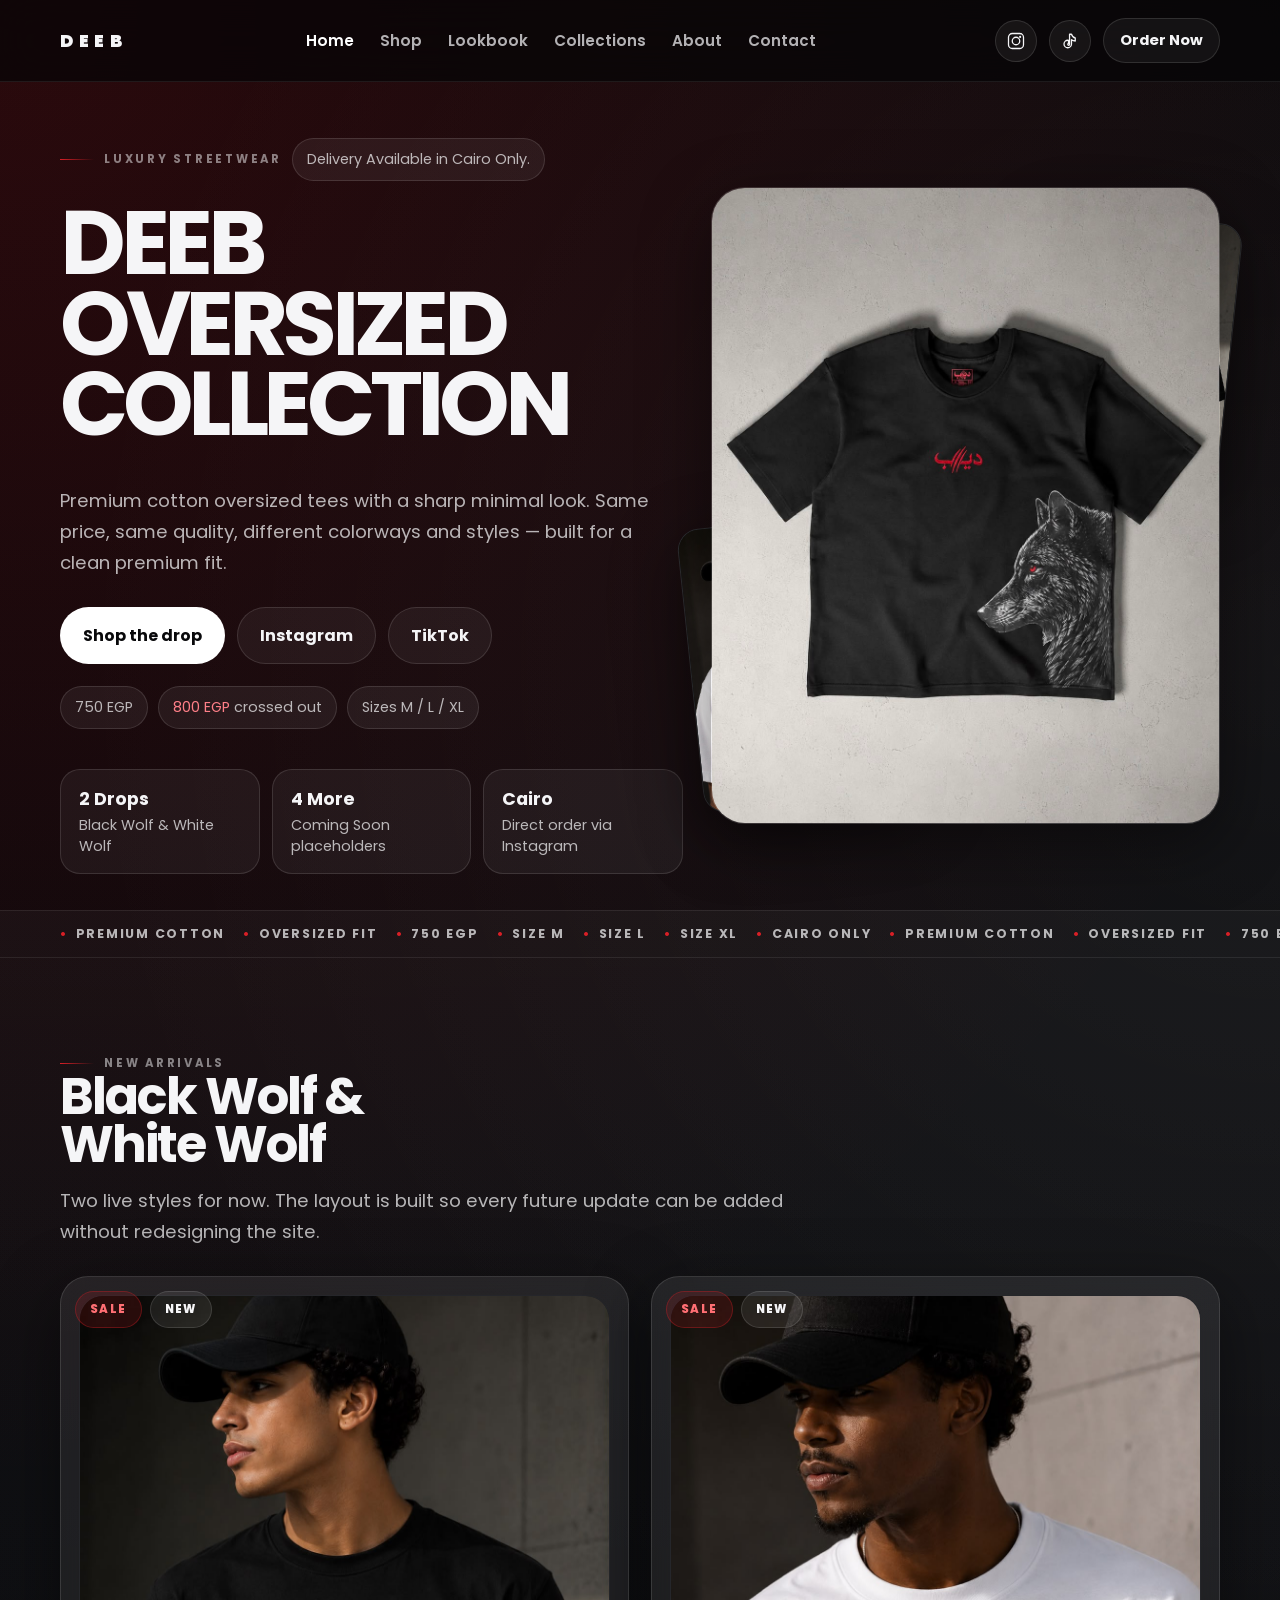
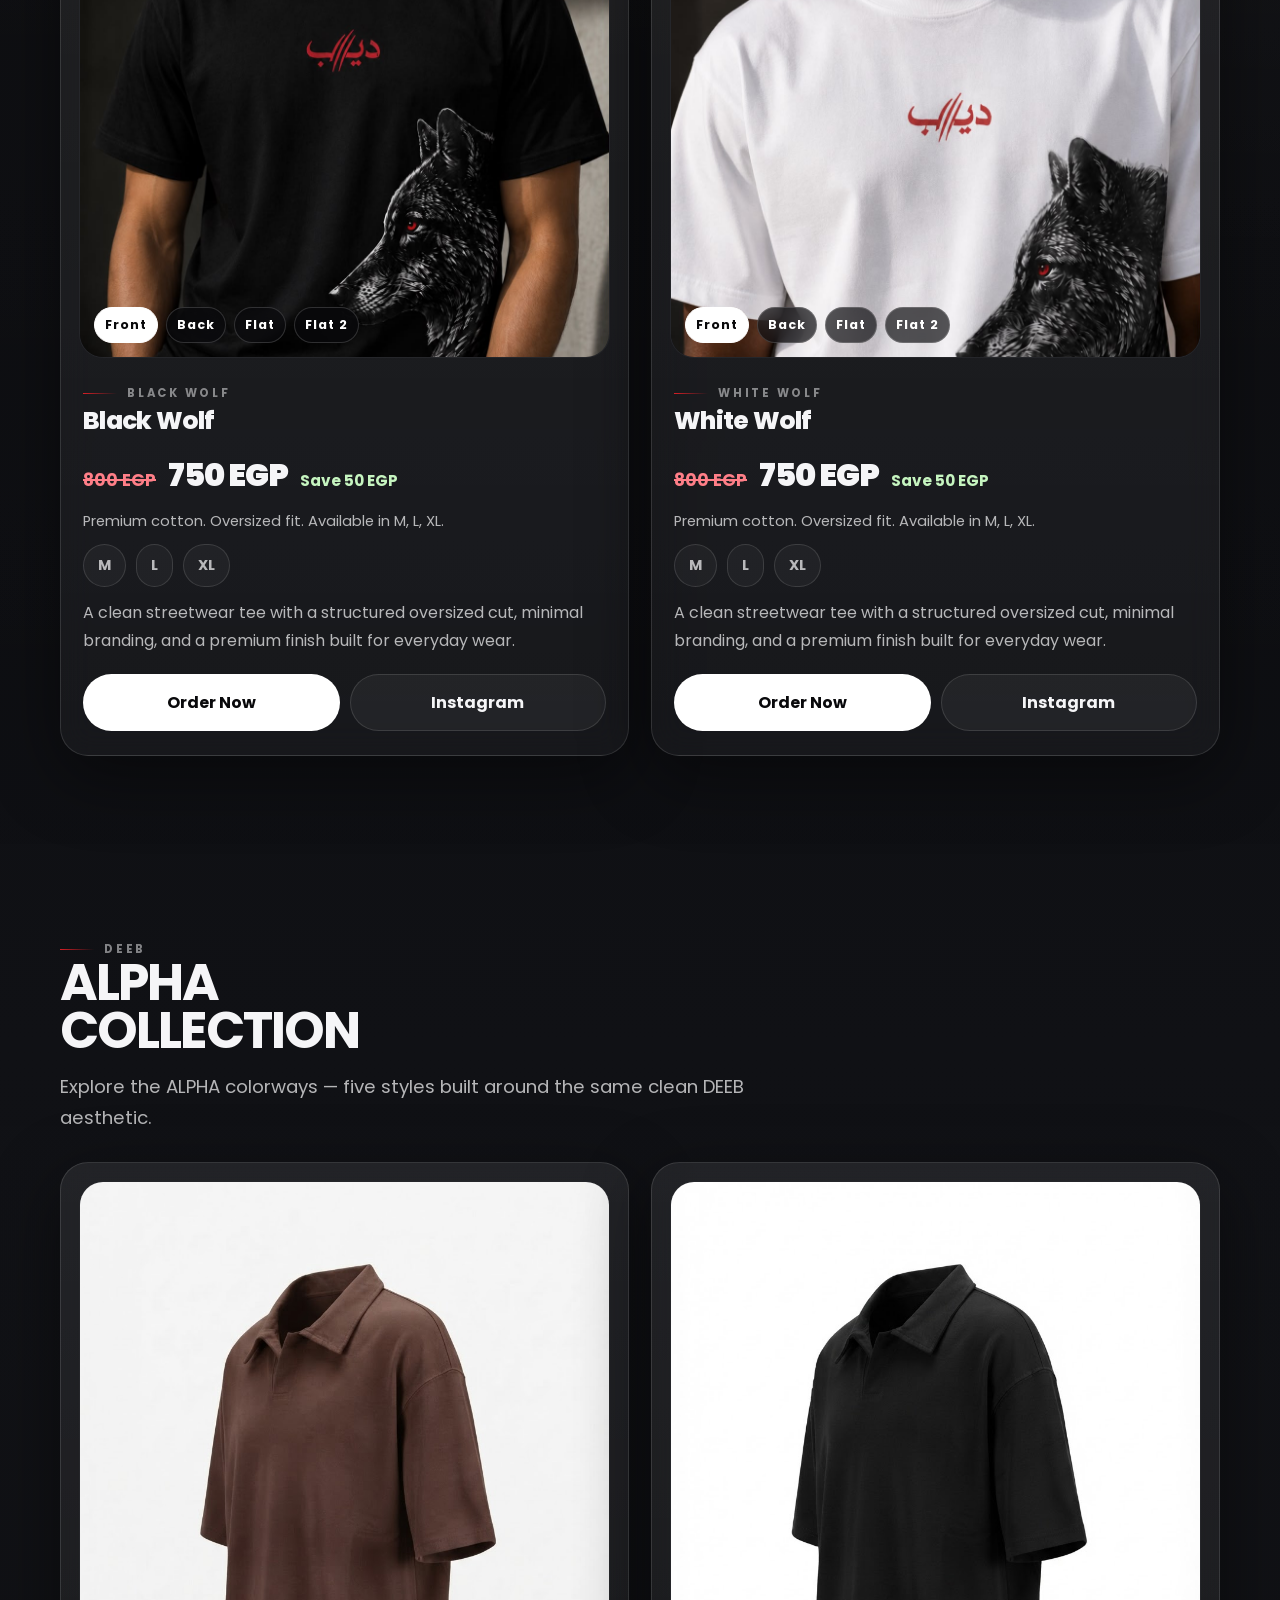
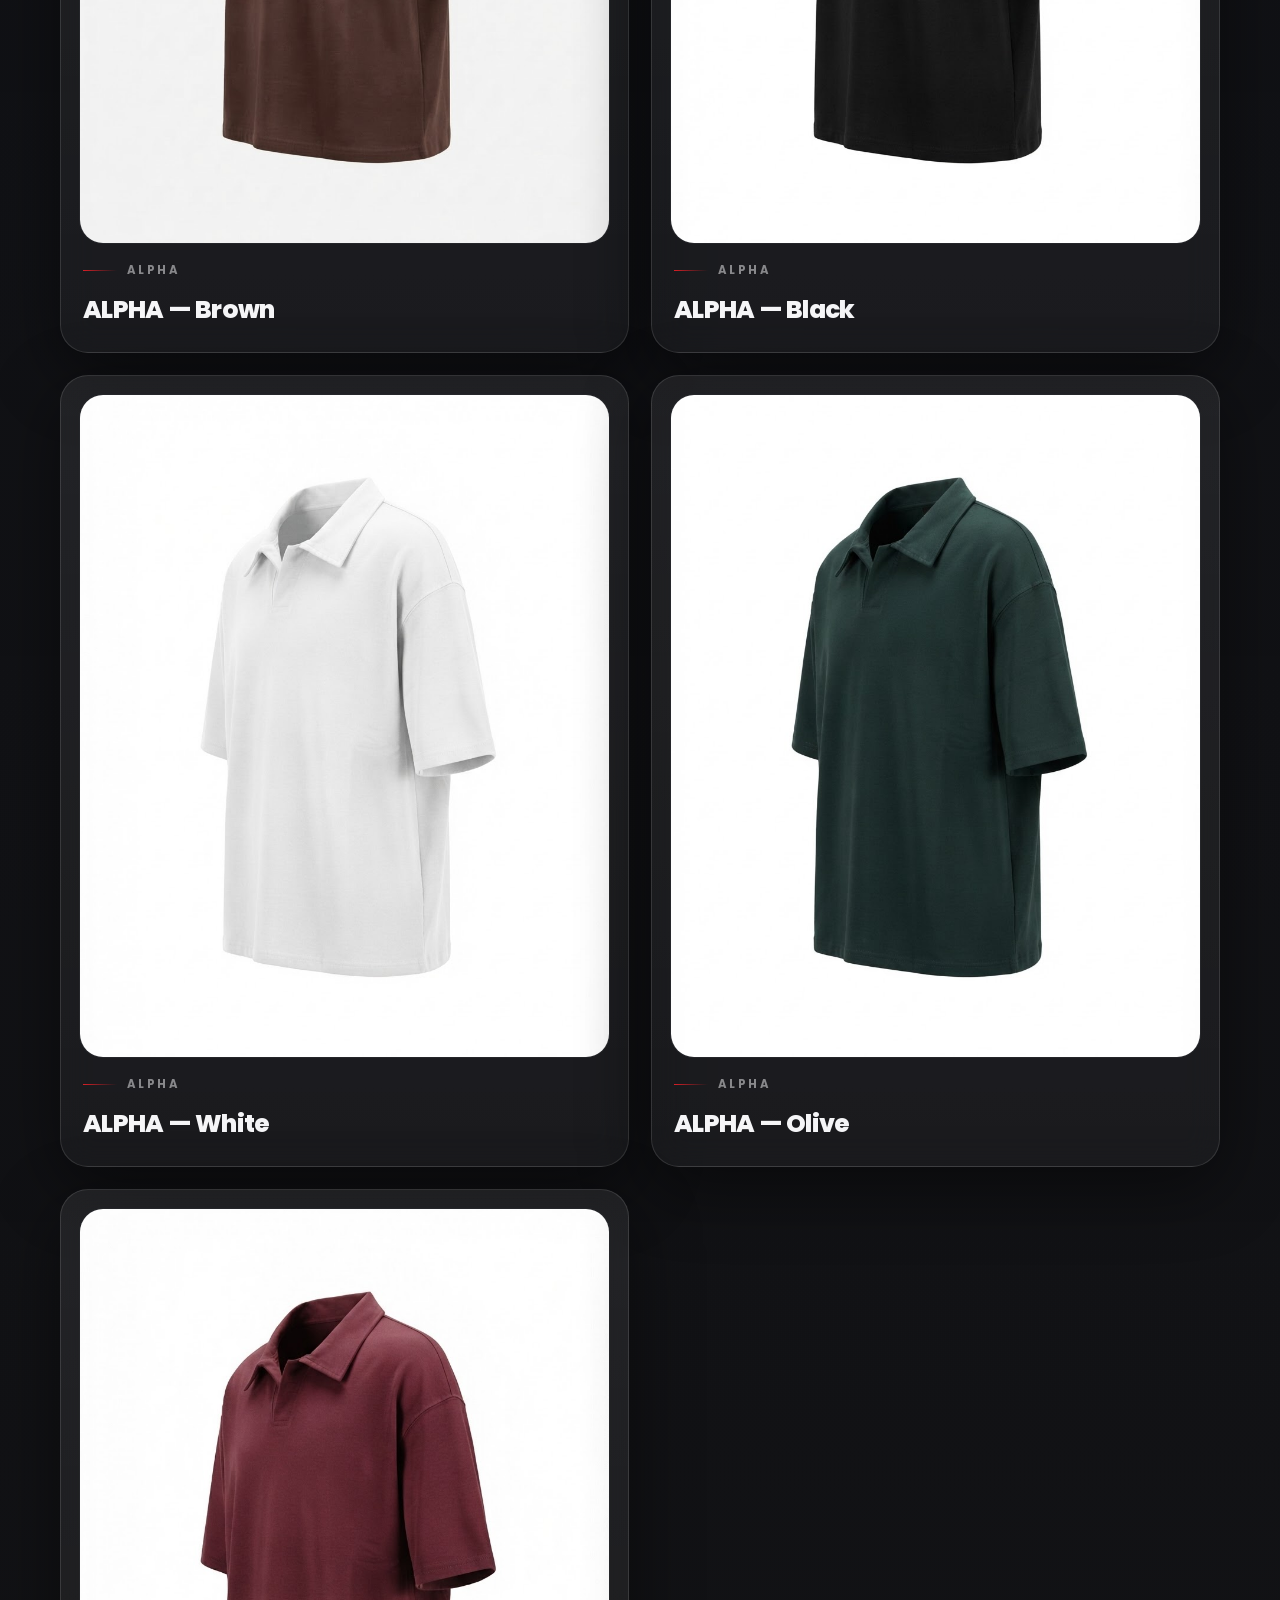
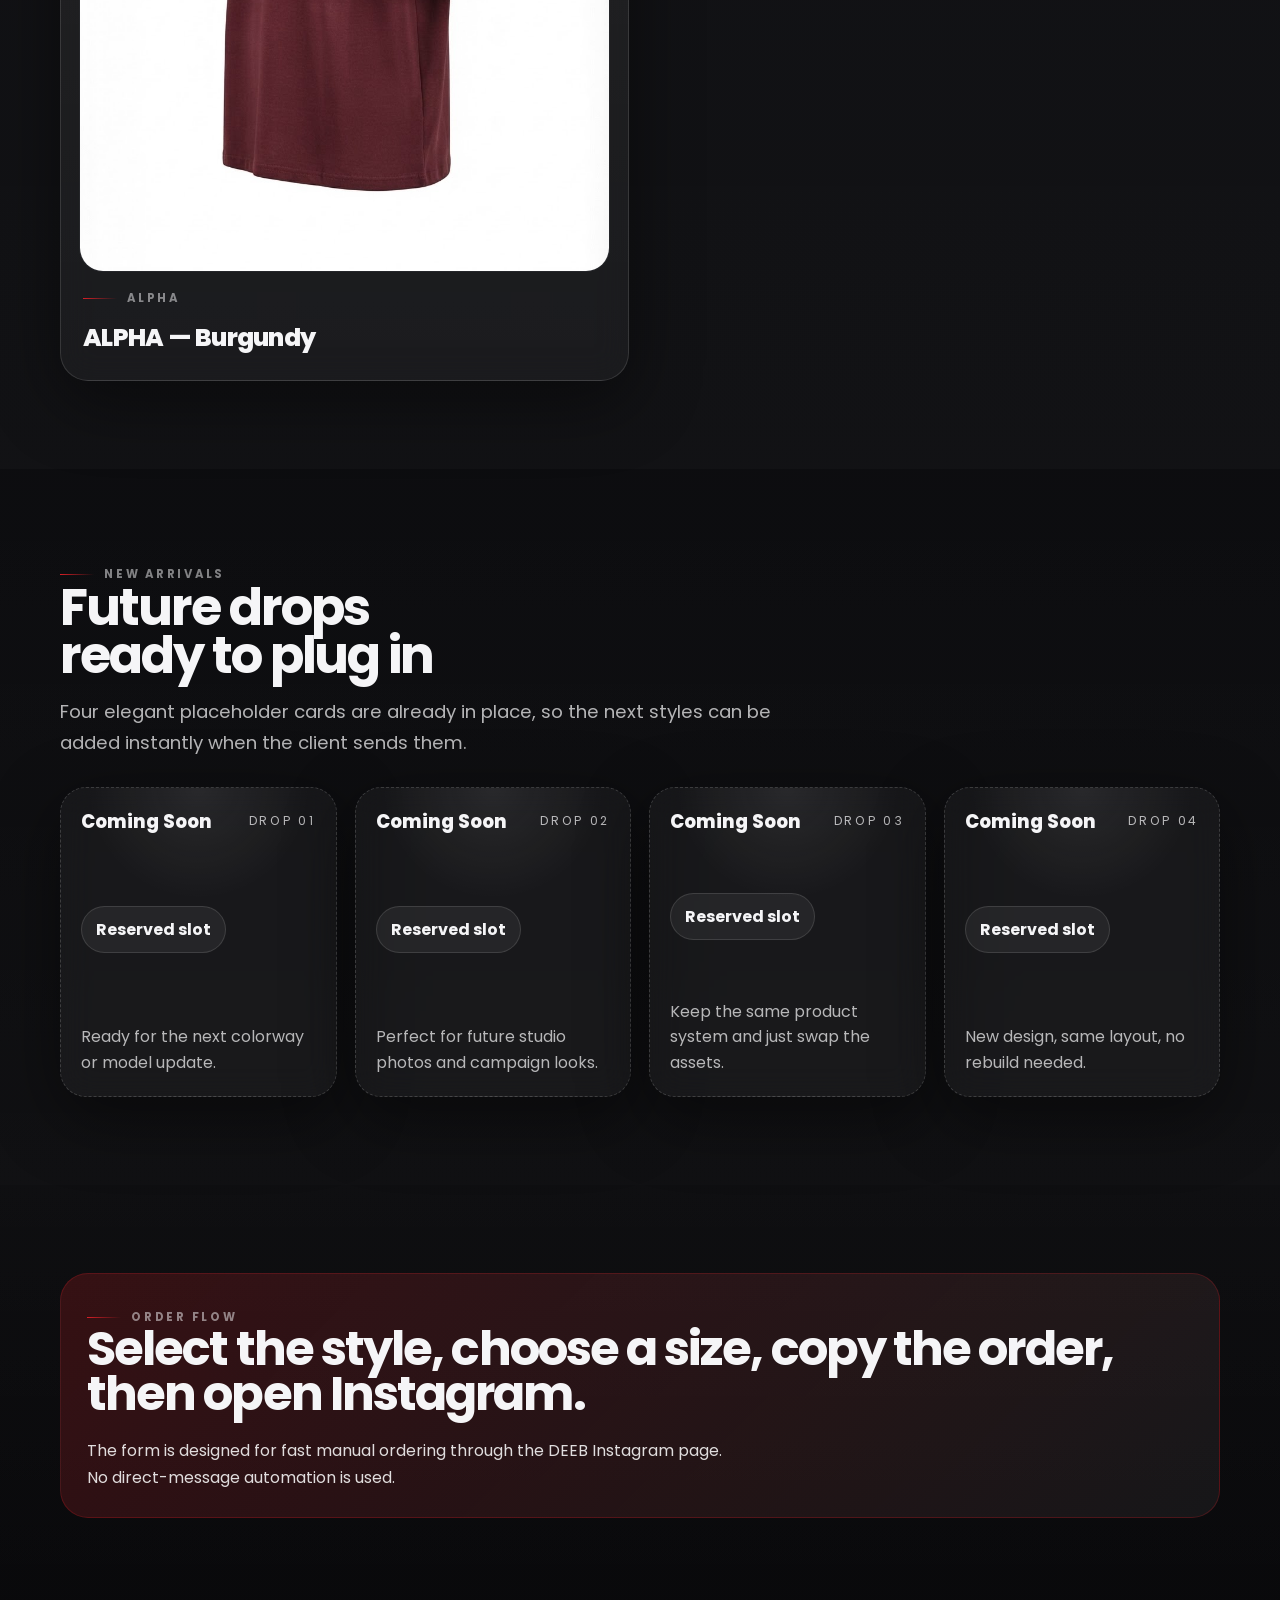
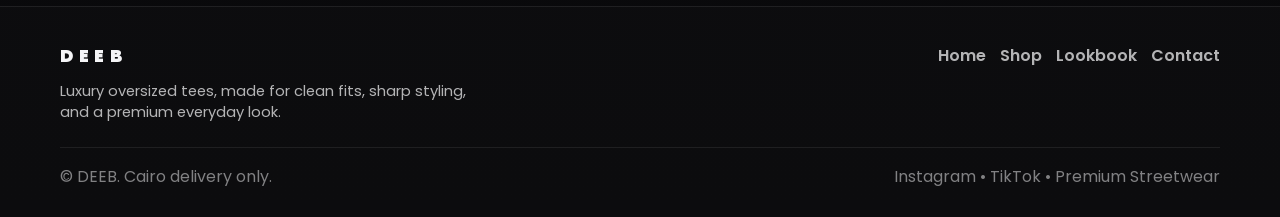
==== commit fe25cd8f: "Update index.html" ====
--- a/index.html
+++ b/index.html
@@ -1,325 +1,1184 @@
-<!DOCTYPE html>
-<html lang="en">
-<head>
+<!DOCTYPE html><html lang="en"><head>
   <meta charset="UTF-8">
-  <meta name="viewport" content="width=device-width, initial-scale=1.0">
-  <meta name="description" content="DEEB oversized t-shirts. Premium cotton, Cairo delivery only, order through Instagram.">
-  <title>DEEB | Oversized Collection</title>
-  <link rel="preconnect" href="https://fonts.googleapis.com">
-  <link rel="preconnect" href="https://fonts.gstatic.com" crossorigin>
-  <link href="https://fonts.googleapis.com/css2?family=Poppins:wght@300;400;500;600;700;800;900&family=Cairo:wght@400;500;600;700;800&display=swap" rel="stylesheet">
-  <link rel="stylesheet" href="style.css">
-</head>
-<body>
-  
-<header class="header">
-  <div class="header-inner">
-    <a href="index.html" class="logo">DEEB</a>
-    <nav class="nav" aria-label="Main navigation">
-      <a href="index.html" class="active">Home</a>
-      <a href="pages/shop.html" class="">Shop</a>
-      <a href="pages/lookbook.html" class="">Lookbook</a>
-      <a href="pages/collections.html" class="">Collections</a>
-      <a href="pages/about.html" class="">About</a>
-      <a href="pages/contact.html" class="">Contact</a>
-    </nav>
-    <div class="header-actions">
-      <a class="social-pill" href="https://www.instagram.com/deeb_egy" target="_blank" rel="noopener" aria-label="Instagram" data-open-instagram>
-        <svg width="18" height="18" viewBox="0 0 24 24" fill="none" aria-hidden="true"><path d="M7 2h10a5 5 0 0 1 5 5v10a5 5 0 0 1-5 5H7a5 5 0 0 1-5-5V7a5 5 0 0 1 5-5Z" stroke="currentColor" stroke-width="1.7"/><path d="M12 17a5 5 0 1 0 0-10 5 5 0 0 0 0 10Z" stroke="currentColor" stroke-width="1.7"/><path d="M17.5 6.5h.01" stroke="currentColor" stroke-width="2.8" stroke-linecap="round"/></svg>
-      </a>
-      <a class="social-pill" href="https://www.tiktok.com/@deeb.eg" target="_blank" rel="noopener" aria-label="TikTok" data-open-tiktok>
-        <svg width="18" height="18" viewBox="0 0 24 24" fill="none" aria-hidden="true"><path d="M14 3c.8 2.7 2.5 4.5 5 5v4a9 9 0 0 1-5-1.7V16a5 5 0 1 1-5-5c.3 0 .7 0 1 .1v4.2a1.2 1.2 0 1 0 1.4 1.2V3h2.6Z" stroke="currentColor" stroke-width="1.7" stroke-linejoin="round"/></svg>
-      </a>
-      <a class="btn btn-secondary btn-small" href="index.html#featured">Order Now</a>
-      <button class="menu-toggle" type="button" data-menu-toggle aria-expanded="false" aria-label="Open menu">
-        <span></span><span></span><span></span>
+  <meta name="viewport" content="width=device-width, initial-scale=1.0">  <meta name="description" content="DEEB oversized t-shirts. Premium cotton, Cairo delivery only, order through Instagram.">  <title>DEEB | Oversized Collection</title>  <link rel="preconnect" href="https://fonts.googleapis.com">
+  <link rel="preconnect" href="https://fonts.gstatic.com" crossorigin>  <link href="https://fonts.googleapis.com/css2?family=Poppins:wght@300;400;500;600;700;800;900&family=Cairo:wght@400;500;600;700;800&display=swap" rel="stylesheet">  <link rel="stylesheet" href="style.css">
+</head><body><header class="header">  <div class="header-inner"><a href="index.html" class="logo">DEEB</a>
+
+<nav class="nav" aria-label="Main navigation">
+
+  <a href="index.html" class="active">Home</a>
+  <a href="shop.html">Shop</a>
+  <a href="lookbook.html">Lookbook</a>
+  <a href="collections.html">Collections</a>
+  <a href="about.html">About</a>
+  <a href="contact.html">Contact</a>
+
+</nav>
+
+<div class="header-actions">
+
+  <a
+    class="social-pill"
+    href="https://www.instagram.com/deeb_egy"
+    target="_blank"
+    rel="noopener"
+    aria-label="Instagram"
+    data-open-instagram
+  >
+    <svg width="18" height="18" viewBox="0 0 24 24" fill="none" aria-hidden="true">
+      <path
+        d="M7 2h10a5 5 0 0 1 5 5v10a5 5 0 0 1-5 5H7a5 5 0 0 1-5-5V7a5 5 0 0 1 5-5Z"
+        stroke="currentColor"
+        stroke-width="1.7"
+      />
+      <path
+        d="M12 17a5 5 0 1 0 0-10 5 5 0 0 0 0 10Z"
+        stroke="currentColor"
+        stroke-width="1.7"
+      />
+      <path
+        d="M17.5 6.5h.01"
+        stroke="currentColor"
+        stroke-width="2.8"
+        stroke-linecap="round"
+      />
+    </svg>
+  </a>
+
+  <a
+    class="social-pill"
+    href="https://www.tiktok.com/@deeb.eg"
+    target="_blank"
+    rel="noopener"
+    aria-label="TikTok"
+    data-open-tiktok
+  >
+    <svg width="18" height="18" viewBox="0 0 24 24" fill="none" aria-hidden="true">
+      <path
+        d="M14 3c.8 2.7 2.5 4.5 5 5v4a9 9 0 0 1-5-1.7V16a5 5 0 1 1-5-5c.3 0 .7 0 1 .1v4.2a1.2 1.2 0 1 0 1.4 1.2V3h2.6Z"
+        stroke="currentColor"
+        stroke-width="1.7"
+        stroke-linejoin="round"
+      />
+    </svg>
+  </a>
+
+  <a class="btn btn-secondary btn-small" href="#featured">
+    Order Now
+  </a>
+
+  <button
+    class="menu-toggle"
+    type="button"
+    data-menu-toggle
+    aria-expanded="false"
+    aria-label="Open menu"
+  >
+    <span></span>
+    <span></span>
+    <span></span>
+  </button>
+
+</div>
+
+  </div>  <nav class="mobile-nav" data-mobile-nav aria-label="Mobile navigation"><a href="index.html">Home</a>
+<a href="shop.html">Shop</a>
+<a href="lookbook.html">Lookbook</a>
+<a href="collections.html">Collections</a>
+<a href="about.html">About</a>
+<a href="contact.html">Contact</a>
+
+<div class="mobile-actions">
+
+  <a
+    href="https://www.instagram.com/deeb_egy"
+    target="_blank"
+    rel="noopener"
+    data-open-instagram
+  >
+    Instagram
+  </a>
+
+  <a
+    href="https://www.tiktok.com/@deeb.eg"
+    target="_blank"
+    rel="noopener"
+    data-open-tiktok
+  >
+    TikTok
+  </a>
+
+</div>
+
+  </nav></header><main>  <!-- HERO -->  <section class="hero"><div class="container">
+
+  <div class="hero-grid">
+
+    <div class="hero-copy">
+
+      <div class="hero-kicker">
+
+        <span class="eyebrow">
+          Luxury streetwear
+        </span>
+
+        <span class="pill">
+          Delivery Available in Cairo Only.
+        </span>
+
+      </div>
+
+      <h1 class="hero-title">
+        <span>DEEB</span>
+        <span>Oversized Collection</span>
+      </h1>
+
+      <p class="subtitle">
+        Premium cotton oversized tees with a sharp minimal look.
+        Same price, same quality, different colorways and styles —
+        built for a clean premium fit.
+      </p>
+
+      <div class="hero-buttons">
+
+        <a class="btn btn-primary" href="#featured">
+          Shop the drop
+        </a>
+
+        <a
+          class="btn btn-secondary"
+          href="https://www.instagram.com/deeb_egy"
+          target="_blank"
+          rel="noopener"
+          data-open-instagram
+        >
+          Instagram
+        </a>
+
+        <a
+          class="btn btn-secondary"
+          href="https://www.tiktok.com/@deeb.eg"
+          target="_blank"
+          rel="noopener"
+          data-open-tiktok
+        >
+          TikTok
+        </a>
+
+      </div>
+
+      <div class="hero-points">
+
+        <span class="pill">
+          750 EGP
+        </span>
+
+        <span class="pill">
+          <span style="color:#ff7f88;">
+            800 EGP
+          </span>
+          crossed out
+        </span>
+
+        <span class="pill">
+          Sizes M / L / XL
+        </span>
+
+      </div>
+
+      <div class="stats">
+
+        <div class="stat">
+          <b>2 Drops</b>
+          <span>Black Wolf & White Wolf</span>
+        </div>
+
+        <div class="stat">
+          <b>4 More</b>
+          <span>Coming Soon placeholders</span>
+        </div>
+
+        <div class="stat">
+          <b>Cairo</b>
+          <span>Direct order via Instagram</span>
+        </div>
+
+      </div>
+
+    </div>
+
+
+    <div class="hero-visual reveal-right">
+
+      <div class="visual-float one">
+
+        <img
+          src="white-front.jpg"
+          alt="White Wolf front"
+        >
+
+      </div>
+
+      <div class="visual-float two">
+
+        <img
+          src="black-front.jpg"
+          alt="Black Wolf front"
+        >
+
+      </div>
+
+      <div class="visual-panel">
+
+        <img
+          src="black-flat.jpg"
+          alt="DEEB oversized t-shirt"
+        >
+
+      </div>
+
+    </div>
+
+  </div>
+
+</div>
+
+  </section>  <!-- HIGHLIGHTS -->  <section class="strip" aria-label="Highlights"><div class="container">
+
+  <div class="strip-track">
+
+    <span>Premium Cotton</span>
+    <span>Oversized Fit</span>
+    <span>750 EGP</span>
+    <span>Size M</span>
+    <span>Size L</span>
+    <span>Size XL</span>
+    <span>Cairo Only</span>
+
+    <span>Premium Cotton</span>
+    <span>Oversized Fit</span>
+    <span>750 EGP</span>
+    <span>Size M</span>
+    <span>Size L</span>
+    <span>Size XL</span>
+    <span>Cairo Only</span>
+
+  </div>
+
+</div>
+
+  </section>  <!-- FEATURED PRODUCTS -->  <section class="section section-dark" id="featured"><div class="container">
+
+  <div class="section-head reveal">
+
+    <div>
+
+      <div class="eyebrow">
+        New arrivals
+      </div>
+
+      <h2 class="title">
+        Black Wolf & White Wolf
+      </h2>
+
+    </div>
+
+    <p class="subtitle">
+      Two live styles for now. The layout is built so every future
+      update can be added without redesigning the site.
+    </p>
+
+  </div>
+
+
+  <div class="product-grid">
+
+
+    <!-- BLACK WOLF -->
+
+    <article class="product-card card reveal">
+
+      <div class="product-badges">
+
+        <span class="badge sale">
+          SALE
+        </span>
+
+        <span class="badge new">
+          NEW
+        </span>
+
+      </div>
+
+
+      <div class="product-media" data-gallery>
+
+        <img
+          src="black-front.jpg"
+          alt="Black Wolf front view"
+          data-gallery-main
+        >
+
+        <div
+          class="gallery-nav"
+          aria-label="Black Wolf gallery thumbnails"
+        >
+
+          <button
+            class="thumb active"
+            type="button"
+            data-gallery-thumb
+            data-src="black-front.jpg"
+            data-alt="Black Wolf front view"
+          >
+            Front
+          </button>
+
+          <button
+            class="thumb"
+            type="button"
+            data-gallery-thumb
+            data-src="black-back.jpg"
+            data-alt="Black Wolf back view"
+          >
+            Back
+          </button>
+
+          <button
+            class="thumb"
+            type="button"
+            data-gallery-thumb
+            data-src="black-flat.jpg"
+            data-alt="Black Wolf flat lay"
+          >
+            Flat
+          </button>
+
+          <button
+            class="thumb"
+            type="button"
+            data-gallery-thumb
+            data-src="black-flat-back.jpg"
+            data-alt="Black Wolf flat back"
+          >
+            Flat 2
+          </button>
+
+        </div>
+
+      </div>
+
+
+      <div class="product-body">
+
+        <div>
+
+          <div class="eyebrow">
+            Black Wolf
+          </div>
+
+          <h3 class="product-title">
+            Black Wolf
+          </h3>
+
+        </div>
+
+
+        <div class="price-row">
+
+          <span class="price-old">
+            800 EGP
+          </span>
+
+          <span class="price-current">
+            750 EGP
+          </span>
+
+          <span class="price-note">
+            Save 50 EGP
+          </span>
+
+        </div>
+
+
+        <div class="small">
+          Premium cotton. Oversized fit.
+          Available in M, L, XL.
+        </div>
+
+
+        <div
+          class="size-list"
+          aria-label="Available sizes"
+        >
+
+          <span class="size">M</span>
+          <span class="size">L</span>
+          <span class="size">XL</span>
+
+        </div>
+
+
+        <p class="product-desc">
+          A clean streetwear tee with a structured oversized cut,
+          minimal branding, and a premium finish built for everyday wear.
+        </p>
+
+
+        <div class="product-actions">
+
+          <button
+            class="btn btn-primary"
+            type="button"
+            data-open-order
+            data-product="DEEB Oversized T-Shirt"
+            data-color="Black"
+            data-size="M"
+          >
+            Order Now
+          </button>
+
+          <a
+            class="btn btn-secondary"
+            href="https://www.instagram.com/deeb_egy"
+            target="_blank"
+            rel="noopener"
+          >
+            Instagram
+          </a>
+
+        </div>
+
+      </div>
+
+    </article>
+
+
+    <!-- WHITE WOLF -->
+
+    <article class="product-card card reveal">
+
+      <div class="product-badges">
+
+        <span class="badge sale">
+          SALE
+        </span>
+
+        <span class="badge new">
+          NEW
+        </span>
+
+      </div>
+
+
+      <div class="product-media" data-gallery>
+
+        <img
+          src="white-front.jpg"
+          alt="White Wolf front view"
+          data-gallery-main
+        >
+
+        <div
+          class="gallery-nav"
+          aria-label="White Wolf gallery thumbnails"
+        >
+
+          <button
+            class="thumb active"
+            type="button"
+            data-gallery-thumb
+            data-src="white-front.jpg"
+            data-alt="White Wolf front view"
+          >
+            Front
+          </button>
+
+          <button
+            class="thumb"
+            type="button"
+            data-gallery-thumb
+            data-src="white-back.jpg"
+            data-alt="White Wolf back view"
+          >
+            Back
+          </button>
+
+          <button
+            class="thumb"
+            type="button"
+            data-gallery-thumb
+            data-src="white-flat.jpg"
+            data-alt="White Wolf flat lay"
+          >
+            Flat
+          </button>
+
+          <button
+            class="thumb"
+            type="button"
+            data-gallery-thumb
+            data-src="white-flat-back.jpg"
+            data-alt="White Wolf flat back"
+          >
+            Flat 2
+          </button>
+
+        </div>
+
+      </div>
+
+
+      <div class="product-body">
+
+        <div>
+
+          <div class="eyebrow">
+            White Wolf
+          </div>
+
+          <h3 class="product-title">
+            White Wolf
+          </h3>
+
+        </div>
+
+
+        <div class="price-row">
+
+          <span class="price-old">
+            800 EGP
+          </span>
+
+          <span class="price-current">
+            750 EGP
+          </span>
+
+          <span class="price-note">
+            Save 50 EGP
+          </span>
+
+        </div>
+
+
+        <div class="small">
+          Premium cotton. Oversized fit.
+          Available in M, L, XL.
+        </div>
+
+
+        <div
+          class="size-list"
+          aria-label="Available sizes"
+        >
+
+          <span class="size">M</span>
+          <span class="size">L</span>
+          <span class="size">XL</span>
+
+        </div>
+
+
+        <p class="product-desc">
+          A clean streetwear tee with a structured oversized cut,
+          minimal branding, and a premium finish built for everyday wear.
+        </p>
+
+
+        <div class="product-actions">
+
+          <button
+            class="btn btn-primary"
+            type="button"
+            data-open-order
+            data-product="DEEB Oversized T-Shirt"
+            data-color="White"
+            data-size="M"
+          >
+            Order Now
+          </button>
+
+          <a
+            class="btn btn-secondary"
+            href="https://www.instagram.com/deeb_egy"
+            target="_blank"
+            rel="noopener"
+          >
+            Instagram
+          </a>
+
+        </div>
+
+      </div>
+
+    </article>
+
+  </div>
+
+</div>
+
+  </section>  <!-- ALPHA COLLECTION -->  <section class="section section-light" id="alpha-collection"><div class="container">
+
+  <div class="section-head reveal">
+
+    <div>
+
+      <div class="eyebrow">
+        DEEB
+      </div>
+
+      <h2 class="title">
+        ALPHA COLLECTION
+      </h2>
+
+    </div>
+
+    <p class="subtitle">
+      Explore the ALPHA colorways — five styles built around
+      the same clean DEEB aesthetic.
+    </p>
+
+  </div>
+
+
+  <div class="product-grid">
+
+
+    <!-- ALPHA BROWN -->
+
+    <article class="product-card card">
+
+      <div class="product-media">
+
+        <img
+          src="alpha-brown.JPG"
+          alt="DEEB ALPHA Brown Polo"
+        >
+
+      </div>
+
+      <div class="product-body">
+
+        <div class="eyebrow">
+          ALPHA
+        </div>
+
+        <h3 class="product-title">
+          ALPHA — Brown
+        </h3>
+
+      </div>
+
+    </article>
+
+
+    <!-- ALPHA BLACK -->
+
+    <article class="product-card card">
+
+      <div class="product-media">
+
+        <img
+          src="alpha-black.JPG"
+          alt="DEEB ALPHA Black Polo"
+        >
+
+      </div>
+
+      <div class="product-body">
+
+        <div class="eyebrow">
+          ALPHA
+        </div>
+
+        <h3 class="product-title">
+          ALPHA — Black
+        </h3>
+
+      </div>
+
+    </article>
+
+
+    <!-- ALPHA WHITE -->
+
+    <article class="product-card card">
+
+      <div class="product-media">
+
+        <img
+          src="alpha-white.JPG"
+          alt="DEEB ALPHA White Polo"
+        >
+
+      </div>
+
+      <div class="product-body">
+
+        <div class="eyebrow">
+          ALPHA
+        </div>
+
+        <h3 class="product-title">
+          ALPHA — White
+        </h3>
+
+      </div>
+
+    </article>
+
+
+    <!-- ALPHA OLIVE -->
+
+    <article class="product-card card">
+
+      <div class="product-media">
+
+        <img
+          src="alpha-olive.JPG"
+          alt="DEEB ALPHA Olive Polo"
+        >
+
+      </div>
+
+      <div class="product-body">
+
+        <div class="eyebrow">
+          ALPHA
+        </div>
+
+        <h3 class="product-title">
+          ALPHA — Olive
+        </h3>
+
+      </div>
+
+    </article>
+
+
+    <!-- ALPHA BURGUNDY -->
+
+    <article class="product-card card">
+
+      <div class="product-media">
+
+        <img
+          src="alpha-burgundy.jpg"
+          alt="DEEB ALPHA Burgundy Polo"
+        >
+
+      </div>
+
+      <div class="product-body">
+
+        <div class="eyebrow">
+          ALPHA
+        </div>
+
+        <h3 class="product-title">
+          ALPHA — Burgundy
+        </h3>
+
+      </div>
+
+    </article>
+
+
+  </div>
+
+</div>
+
+  </section>  <!-- FUTURE ARRIVALS -->  <section
+    class="section section-light"
+    id="new-arrivals"
+  ><div class="container">
+
+  <div class="section-head reveal">
+
+    <div>
+
+      <div class="eyebrow">
+        NEW ARRIVALS
+      </div>
+
+      <h2 class="title">
+        Future drops ready to plug in
+      </h2>
+
+    </div>
+
+    <p class="subtitle">
+      Four elegant placeholder cards are already in place,
+      so the next styles can be added instantly when the client sends them.
+    </p>
+
+  </div>
+
+
+  <div class="new-grid">
+
+    <div class="placeholder card reveal">
+
+      <div class="top">
+        <span class="name">Coming Soon</span>
+        <span class="soon">Drop 01</span>
+      </div>
+
+      <div class="mark">
+        Reserved slot
+      </div>
+
+      <div class="bottom">
+        Ready for the next colorway or model update.
+      </div>
+
+    </div>
+
+
+    <div class="placeholder card reveal">
+
+      <div class="top">
+        <span class="name">Coming Soon</span>
+        <span class="soon">Drop 02</span>
+      </div>
+
+      <div class="mark">
+        Reserved slot
+      </div>
+
+      <div class="bottom">
+        Perfect for future studio photos and campaign looks.
+      </div>
+
+    </div>
+
+
+    <div class="placeholder card reveal">
+
+      <div class="top">
+        <span class="name">Coming Soon</span>
+        <span class="soon">Drop 03</span>
+      </div>
+
+      <div class="mark">
+        Reserved slot
+      </div>
+
+      <div class="bottom">
+        Keep the same product system and just swap the assets.
+      </div>
+
+    </div>
+
+
+    <div class="placeholder card reveal">
+
+      <div class="top">
+        <span class="name">Coming Soon</span>
+        <span class="soon">Drop 04</span>
+      </div>
+
+      <div class="mark">
+        Reserved slot
+      </div>
+
+      <div class="bottom">
+        New design, same layout, no rebuild needed.
+      </div>
+
+    </div>
+
+  </div>
+
+</div>
+
+  </section>  <!-- ORDER FLOW -->  <section class="section section-dark"><div class="container">
+
+  <div class="feature-band reveal">
+
+    <div>
+
+      <div class="eyebrow">
+        Order flow
+      </div>
+
+      <h2
+        class="title"
+        style="font-size:clamp(1.8rem, 4vw, 3rem);"
+      >
+        Select the style, choose a size, copy the order,
+        then open Instagram.
+      </h2>
+
+    </div>
+
+    <p class="mini">
+      The form is designed for fast manual ordering through
+      the DEEB Instagram page. No direct-message automation is used.
+    </p>
+
+  </div>
+
+</div>
+
+  </section></main><!-- FOOTER --><footer class="footer">  <div class="container"><div class="footer-top">
+
+  <div>
+
+    <div class="logo">
+      DEEB
+    </div>
+
+    <p
+      class="small"
+      style="margin-top:12px;max-width:46ch;"
+    >
+      Luxury oversized tees, made for clean fits,
+      sharp styling, and a premium everyday look.
+    </p>
+
+  </div>
+
+
+  <div class="footer-links">
+
+    <a href="index.html">
+      Home
+    </a>
+
+    <a href="shop.html">
+      Shop
+    </a>
+
+    <a href="lookbook.html">
+      Lookbook
+    </a>
+
+    <a href="contact.html">
+      Contact
+    </a>
+
+  </div>
+
+</div>
+
+
+<div class="footer-bottom">
+
+  <span>
+    © DEEB. Cairo delivery only.
+  </span>
+
+  <span>
+    Instagram • TikTok • Premium Streetwear
+  </span>
+
+</div>
+
+  </div></footer><!-- ORDER MODAL --><div
+  class="modal"
+  data-order-modal
+  aria-hidden="true"
+>  <div
+    class="modal-card"
+    role="dialog"
+    aria-modal="true"
+    aria-labelledby="order-title"
+  ><div class="modal-head">
+
+  <div>
+
+    <div class="eyebrow">
+      Instagram Order
+    </div>
+
+    <h3 id="order-title">
+      Place your order
+    </h3>
+
+    <p
+      class="small"
+      style="margin-top:8px;"
+    >
+      Fill the form, copy the order text,
+      then open the Instagram profile and paste it manually.
+    </p>
+
+  </div>
+
+  <button
+    class="modal-close"
+    type="button"
+    data-modal-close
+    aria-label="Close order form"
+  >
+    ✕
+  </button>
+
+</div>
+
+
+<div class="order-note">
+  Delivery Available in Cairo Only.
+</div>
+
+
+<div class="order-grid">
+
+  <form
+    class="form"
+    data-order-form
+  >
+
+    <div class="field">
+
+      <label for="product">
+        Product
+      </label>
+
+      <input
+        id="product"
+        name="product"
+        value="DEEB Oversized T-Shirt"
+      >
+
+    </div>
+
+
+    <div class="field">
+
+      <label for="color">
+        Color
+      </label>
+
+      <select id="color" name="color">
+
+        <option>
+          Black
+        </option>
+
+        <option>
+          White
+        </option>
+
+      </select>
+
+    </div>
+
+
+    <div class="field">
+
+      <label for="size">
+        Size
+      </label>
+
+      <select id="size" name="size">
+
+        <option>
+          M
+        </option>
+
+        <option>
+          L
+        </option>
+
+        <option>
+          XL
+        </option>
+
+      </select>
+
+    </div>
+
+
+    <div class="field">
+
+      <label for="name">
+        Full Name
+      </label>
+
+      <input
+        id="name"
+        name="name"
+        placeholder="Customer name"
+      >
+
+    </div>
+
+
+    <div class="field">
+
+      <label for="phone">
+        Phone Number
+      </label>
+
+      <input
+        id="phone"
+        name="phone"
+        placeholder="01xxxxxxxxx"
+      >
+
+    </div>
+
+
+    <div class="field">
+
+      <label for="address">
+        Address
+      </label>
+
+      <textarea
+        id="address"
+        name="address"
+        placeholder="Area, Street, Building, Apartment"
+      ></textarea>
+
+    </div>
+
+
+    <div
+      class="product-actions"
+      style="margin-top:4px;"
+    >
+
+      <button
+        class="btn btn-primary"
+        type="submit"
+      >
+        Copy Order & Open Instagram
       </button>
-    </div>
-  </div>
-  <nav class="mobile-nav" data-mobile-nav aria-label="Mobile navigation">
-    <a href="index.html">Home</a>
-    <a href="pages/shop.html">Shop</a>
-    <a href="pages/lookbook.html">Lookbook</a>
-    <a href="pages/collections.html">Collections</a>
-    <a href="pages/about.html">About</a>
-    <a href="pages/contact.html">Contact</a>
-    <div class="mobile-actions">
-      <a href="https://www.instagram.com/deeb_egy" target="_blank" rel="noopener" data-open-instagram>Instagram</a>
-      <a href="https://www.tiktok.com/@deeb.eg" target="_blank" rel="noopener" data-open-tiktok>TikTok</a>
-    </div>
-  </nav>
-</header>
-
-  <main>
-    <section class="hero">
-      <div class="container">
-        <div class="hero-grid">
-          <div class="hero-copy">
-            <div class="hero-kicker">
-              <span class="eyebrow">Luxury streetwear</span>
-              <span class="pill">Delivery Available in Cairo Only.</span>
-            </div>
-            <h1 class="hero-title"><span>DEEB</span><span>Oversized Collection</span></h1>
-            <p class="subtitle">Premium cotton oversized tees with a sharp minimal look. Same price, same quality, different colorways and styles — built for a clean premium fit.</p>
-            <div class="hero-buttons">
-              <a class="btn btn-primary" href="#featured">Shop the drop</a>
-              <a class="btn btn-secondary" href="https://www.instagram.com/deeb_egy" target="_blank" rel="noopener" data-open-instagram>Instagram</a>
-              <a class="btn btn-secondary" href="https://www.tiktok.com/@deeb.eg" target="_blank" rel="noopener" data-open-tiktok>TikTok</a>
-            </div>
-            <div class="hero-points">
-              <span class="pill">750 EGP</span>
-              <span class="pill"><span style="color:#ff7f88;">800 EGP</span> crossed out</span>
-              <span class="pill">Sizes M / L / XL</span>
-            </div>
-            <div class="stats">
-              <div class="stat"><b>2 Drops</b><span>Black Wolf & White Wolf</span></div>
-              <div class="stat"><b>4 More</b><span>Coming Soon placeholders</span></div>
-              <div class="stat"><b>Cairo</b><span>Direct order via Instagram</span></div>
-            </div>
-          </div>
-          <div class="hero-visual reveal-right">
-            <div class="visual-float one">
-              <img src="white-front.jpg" alt="White Wolf front">
-            </div>
-            <div class="visual-float two">
-              <img src="black-front.jpg" alt="Black Wolf front">
-            </div>
-            <div class="visual-panel">
-              <img src="black-flat.jpg" alt="DEEB oversized t-shirt">
-            </div>
-          </div>
-        </div>
-      </div>
-    </section>
-
-    <section class="strip" aria-label="Highlights">
-      <div class="container">
-        <div class="strip-track">
-          <span>Premium Cotton</span><span>Oversized Fit</span><span>750 EGP</span><span>Size M</span><span>Size L</span><span>Size XL</span><span>Cairo Only</span>
-          <span>Premium Cotton</span><span>Oversized Fit</span><span>750 EGP</span><span>Size M</span><span>Size L</span><span>Size XL</span><span>Cairo Only</span>
-        </div>
-      </div>
-    </section>
-
-    <section class="section section-dark" id="featured">
-      <div class="container">
-        <div class="section-head reveal">
-          <div>
-            <div class="eyebrow">New arrivals</div>
-            <h2 class="title">Black Wolf & White Wolf</h2>
-          </div>
-          <p class="subtitle">Two live styles for now. The layout is built so every future update can be added without redesigning the site.</p>
-        </div>
-        <div class="product-grid">
-          
-<article class="product-card card reveal">
-  <div class="product-badges">
-    <span class="badge sale">SALE</span>
-    <span class="badge new">NEW</span>
-  </div>
-  <div class="product-media" data-gallery>
-    <img src="black-front.jpg" alt="Black Wolf front view" data-gallery-main>
-    <div class="gallery-nav" aria-label="Black Wolf gallery thumbnails">
-      <button class="thumb active" type="button" data-gallery-thumb data-src="black-front.jpg" data-alt="Black Wolf front view">Front</button>
-      <button class="thumb" type="button" data-gallery-thumb data-src="black-back.jpg" data-alt="Black Wolf back view">Back</button>
-      <button class="thumb" type="button" data-gallery-thumb data-src="black-flat.jpg" data-alt="Black Wolf flat lay">Flat</button>
-      <button class="thumb" type="button" data-gallery-thumb data-src="black-flat-back.jpg" data-alt="Black Wolf flat back">Flat 2</button>
-    </div>
-  </div>
-  <div class="product-body">
-    <div>
-      <div class="eyebrow">Black Wolf</div>
-      <h3 class="product-title">Black Wolf</h3>
-    </div>
-    <div class="price-row">
-      <span class="price-old">800 EGP</span>
-      <span class="price-current">750 EGP</span>
-      <span class="price-note">Save 50 EGP</span>
-    </div>
-    <div class="small">Premium cotton. Oversized fit. Available in M, L, XL.</div>
-    <div class="size-list" aria-label="Available sizes">
-      <span class="size">M</span>
-      <span class="size">L</span>
-      <span class="size">XL</span>
-    </div>
-    <p class="product-desc">A clean streetwear tee with a structured oversized cut, minimal branding, and a premium finish built for everyday wear.</p>
-    <div class="product-actions">
-      <button class="btn btn-primary" type="button" data-open-order data-product="DEEB Oversized T-Shirt" data-color="Black" data-size="M">Order Now</button>
-      <a class="btn btn-secondary" href="https://www.instagram.com/deeb_egy" target="_blank" rel="noopener">Instagram</a>
-    </div>
-  </div>
-</article>
-
-          
-<article class="product-card card reveal">
-  <div class="product-badges">
-    <span class="badge sale">SALE</span>
-    <span class="badge new">NEW</span>
-  </div>
-  <div class="product-media" data-gallery>
-    <img src="white-front.jpg" alt="White Wolf front view" data-gallery-main>
-    <div class="gallery-nav" aria-label="White Wolf gallery thumbnails">
-      <button class="thumb active" type="button" data-gallery-thumb data-src="white-front.jpg" data-alt="White Wolf front view">Front</button>
-      <button class="thumb" type="button" data-gallery-thumb data-src="white-back.jpg" data-alt="White Wolf back view">Back</button>
-      <button class="thumb" type="button" data-gallery-thumb data-src="white-flat.jpg" data-alt="White Wolf flat lay">Flat</button>
-      <button class="thumb" type="button" data-gallery-thumb data-src="white-flat-back.jpg" data-alt="White Wolf flat back">Flat 2</button>
-    </div>
-  </div>
-  <div class="product-body">
-    <div>
-      <div class="eyebrow">White Wolf</div>
-      <h3 class="product-title">White Wolf</h3>
-    </div>
-    <div class="price-row">
-      <span class="price-old">800 EGP</span>
-      <span class="price-current">750 EGP</span>
-      <span class="price-note">Save 50 EGP</span>
-    </div>
-    <div class="small">Premium cotton. Oversized fit. Available in M, L, XL.</div>
-    <div class="size-list" aria-label="Available sizes">
-      <span class="size">M</span>
-      <span class="size">L</span>
-      <span class="size">XL</span>
-    </div>
-    <p class="product-desc">A clean streetwear tee with a structured oversized cut, minimal branding, and a premium finish built for everyday wear.</p>
-    <div class="product-actions">
-      <button class="btn btn-primary" type="button" data-open-order data-product="DEEB Oversized T-Shirt" data-color="White" data-size="M">Order Now</button>
-      <a class="btn btn-secondary" href="https://www.instagram.com/deeb_egy" target="_blank" rel="noopener">Instagram</a>
-    </div>
-  </div>
-</article>
-
-        </div>
-      </div>
-    </section>
-
-    <section class="section section-light" id="new-arrivals">
-      <div class="container">
-        <div class="section-head reveal">
-          <div>
-            <div class="eyebrow">NEW ARRIVALS</div>
-            <h2 class="title">Future drops ready to plug in</h2>
-          </div>
-          <p class="subtitle">Four elegant placeholder cards are already in place, so the next styles can be added instantly when the client sends them.</p>
-        </div>
-        <div class="new-grid">
-          <div class="placeholder card reveal">
-            <div class="top"><span class="name">Coming Soon</span><span class="soon">Drop 01</span></div>
-            <div class="mark">Reserved slot</div>
-            <div class="bottom">Ready for the next colorway or model update.</div>
-          </div>
-          <div class="placeholder card reveal">
-            <div class="top"><span class="name">Coming Soon</span><span class="soon">Drop 02</span></div>
-            <div class="mark">Reserved slot</div>
-            <div class="bottom">Perfect for future studio photos and campaign looks.</div>
-          </div>
-          <div class="placeholder card reveal">
-            <div class="top"><span class="name">Coming Soon</span><span class="soon">Drop 03</span></div>
-            <div class="mark">Reserved slot</div>
-            <div class="bottom">Keep the same product system and just swap the assets.</div>
-          </div>
-          <div class="placeholder card reveal">
-            <div class="top"><span class="name">Coming Soon</span><span class="soon">Drop 04</span></div>
-            <div class="mark">Reserved slot</div>
-            <div class="bottom">New design, same layout, no rebuild needed.</div>
-          </div>
-        </div>
-      </div>
-    </section>
-
-    <section class="section section-dark">
-      <div class="container">
-        <div class="feature-band reveal">
-          <div>
-            <div class="eyebrow">Order flow</div>
-            <h2 class="title" style="font-size:clamp(1.8rem, 4vw, 3rem);">Select the style, choose a size, copy the order, then open Instagram.</h2>
-          </div>
-          <p class="mini">The form is designed for fast manual ordering through the DEEB Instagram page. No direct-message automation is used.</p>
-        </div>
-      </div>
-    </section>
-  </main>
-  
-<footer class="footer">
-  <div class="container">
-    <div class="footer-top">
-      <div>
-        <div class="logo">DEEB</div>
-        <p class="small" style="margin-top:12px;max-width:46ch;">Luxury oversized tees, made for clean fits, sharp styling, and a premium everyday look.</p>
-      </div>
-      <div class="footer-links">
-        <a href="index.html">Home</a>
-        <a href="pages/shop.html">Shop</a>
-        <a href="pages/lookbook.html">Lookbook</a>
-        <a href="pages/contact.html">Contact</a>
-      </div>
-    </div>
-    <div class="footer-bottom">
-      <span>© DEEB. Cairo delivery only.</span>
-      <span>Instagram • TikTok • Premium Streetwear</span>
-    </div>
-  </div>
-</footer>
-
-  
-<div class="modal" data-order-modal aria-hidden="true">
-  <div class="modal-card" role="dialog" aria-modal="true" aria-labelledby="order-title">
-    <div class="modal-head">
-      <div>
-        <div class="eyebrow">Instagram Order</div>
-        <h3 id="order-title">Place your order</h3>
-        <p class="small" style="margin-top:8px;">Fill the form, copy the order text, then open the Instagram profile and paste it manually.</p>
-      </div>
-      <button class="modal-close" type="button" data-modal-close aria-label="Close order form">✕</button>
-    </div>
-    <div class="order-note">Delivery Available in Cairo Only.</div>
-    <div class="order-grid">
-      <form class="form" data-order-form>
-        <div class="field">
-          <label for="product">Product</label>
-          <input id="product" name="product" value="DEEB Oversized T-Shirt">
-        </div>
-        <div class="field">
-          <label for="color">Color</label>
-          <select id="color" name="color">
-            <option>Black</option>
-            <option>White</option>
-          </select>
-        </div>
-        <div class="field">
-          <label for="size">Size</label>
-          <select id="size" name="size">
-            <option>M</option>
-            <option>L</option>
-            <option>XL</option>
-          </select>
-        </div>
-        <div class="field">
-          <label for="name">Full Name</label>
-          <input id="name" name="name" placeholder="Customer name">
-        </div>
-        <div class="field">
-          <label for="phone">Phone Number</label>
-          <input id="phone" name="phone" placeholder="01xxxxxxxxx">
-        </div>
-        <div class="field">
-          <label for="address">Address</label>
-          <textarea id="address" name="address" placeholder="Area, Street, Building, Apartment"></textarea>
-        </div>
-        <div class="product-actions" style="margin-top:4px;">
-          <button class="btn btn-primary" type="submit">Copy Order & Open Instagram</button>
-          <button class="btn btn-secondary" type="button" data-copy-order>Copy Order</button>
-        </div>
-      </form>
-      <div class="preview">
-        <div class="eyebrow">Order Preview</div>
-        <div class="preview-box" data-order-preview></div>
-      </div>
-    </div>
-  </div>
-</div>
-<div class="toast" role="status" aria-live="polite"></div>
-
-  <script src="script.js"></script>
-</body>
-                                            </html>
+
+      <button
+        class="btn btn-secondary"
+        type="button"
+        data-copy-order
+      >
+        Copy Order
+      </button>
+
+    </div>
+
+  </form>
+
+
+  <div class="preview">
+
+    <div class="eyebrow">
+      Order Preview
+    </div>
+
+    <div
+      class="preview-box"
+      data-order-preview
+    ></div>
+
+  </div>
+
+</div>
+
+  </div></div><div
+  class="toast"
+  role="status"
+  aria-live="polite"
+></div><script src="script.js"></script></body>
+</html>
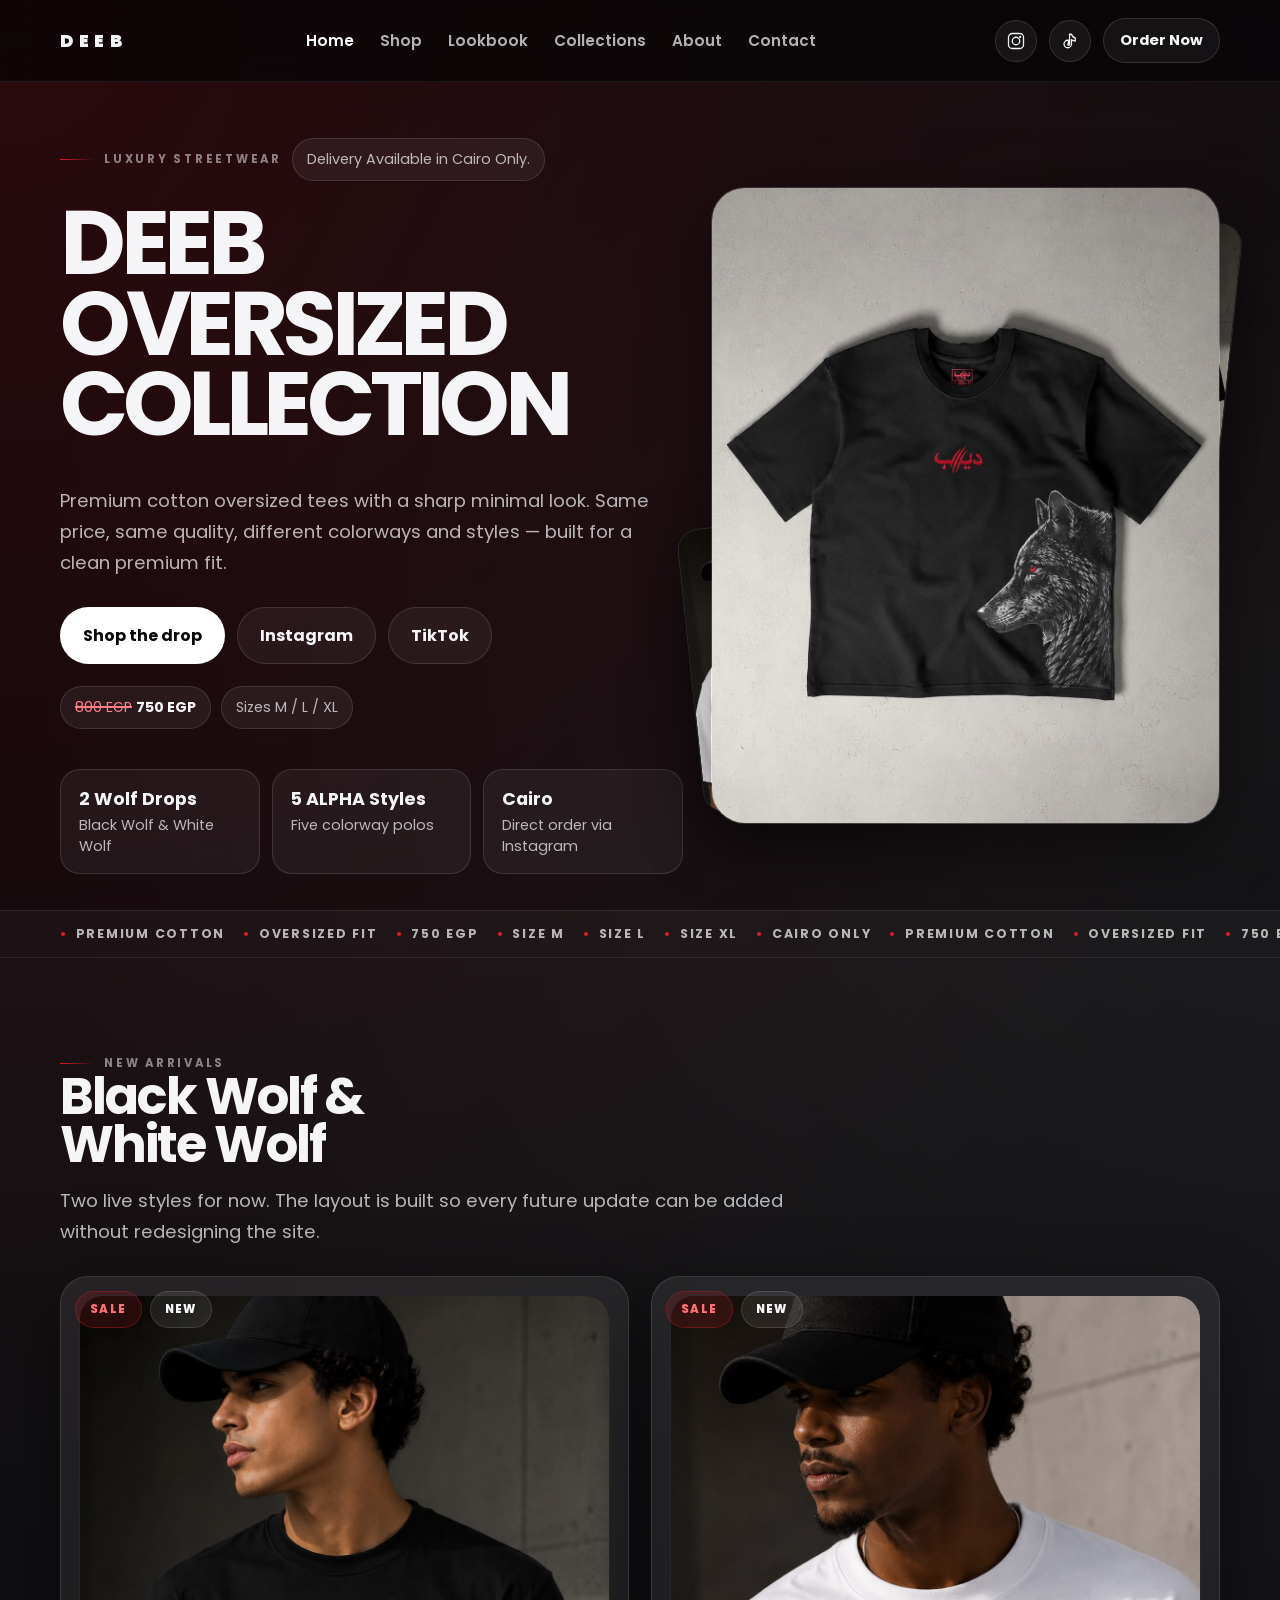
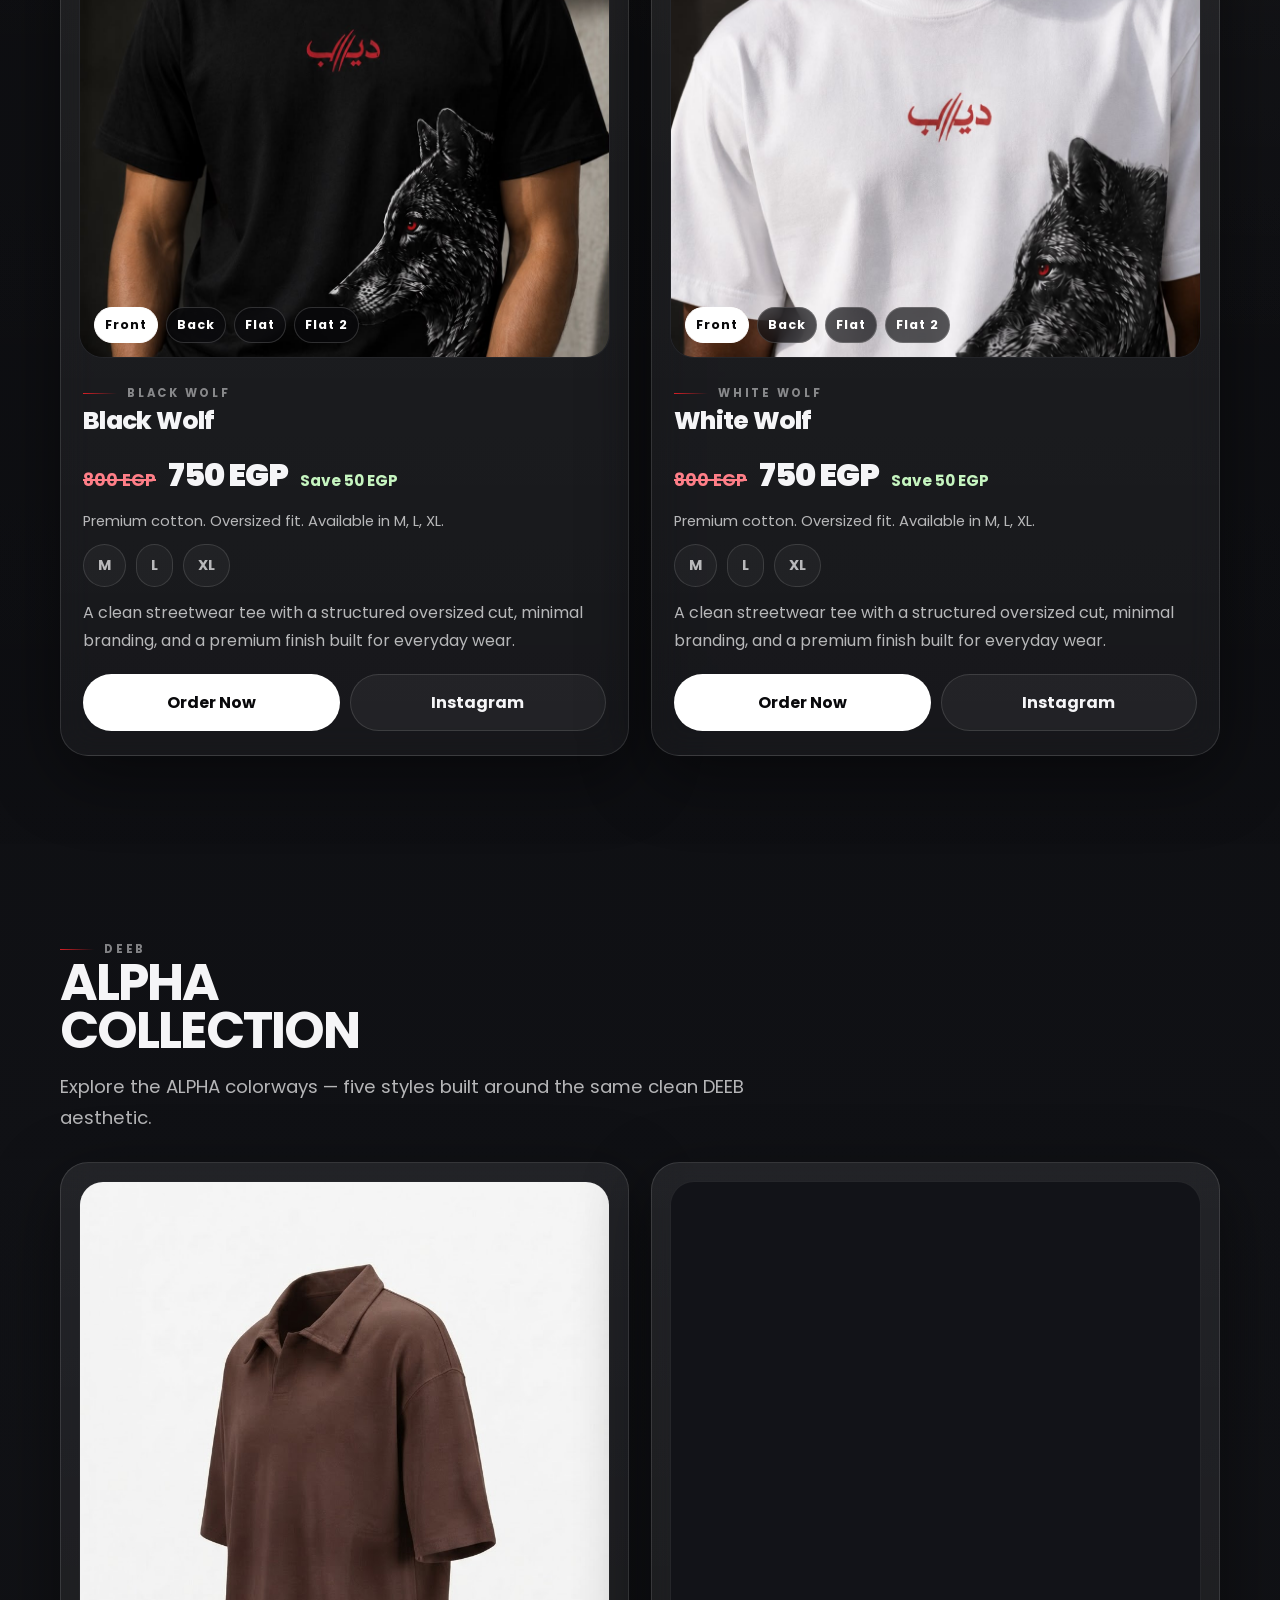
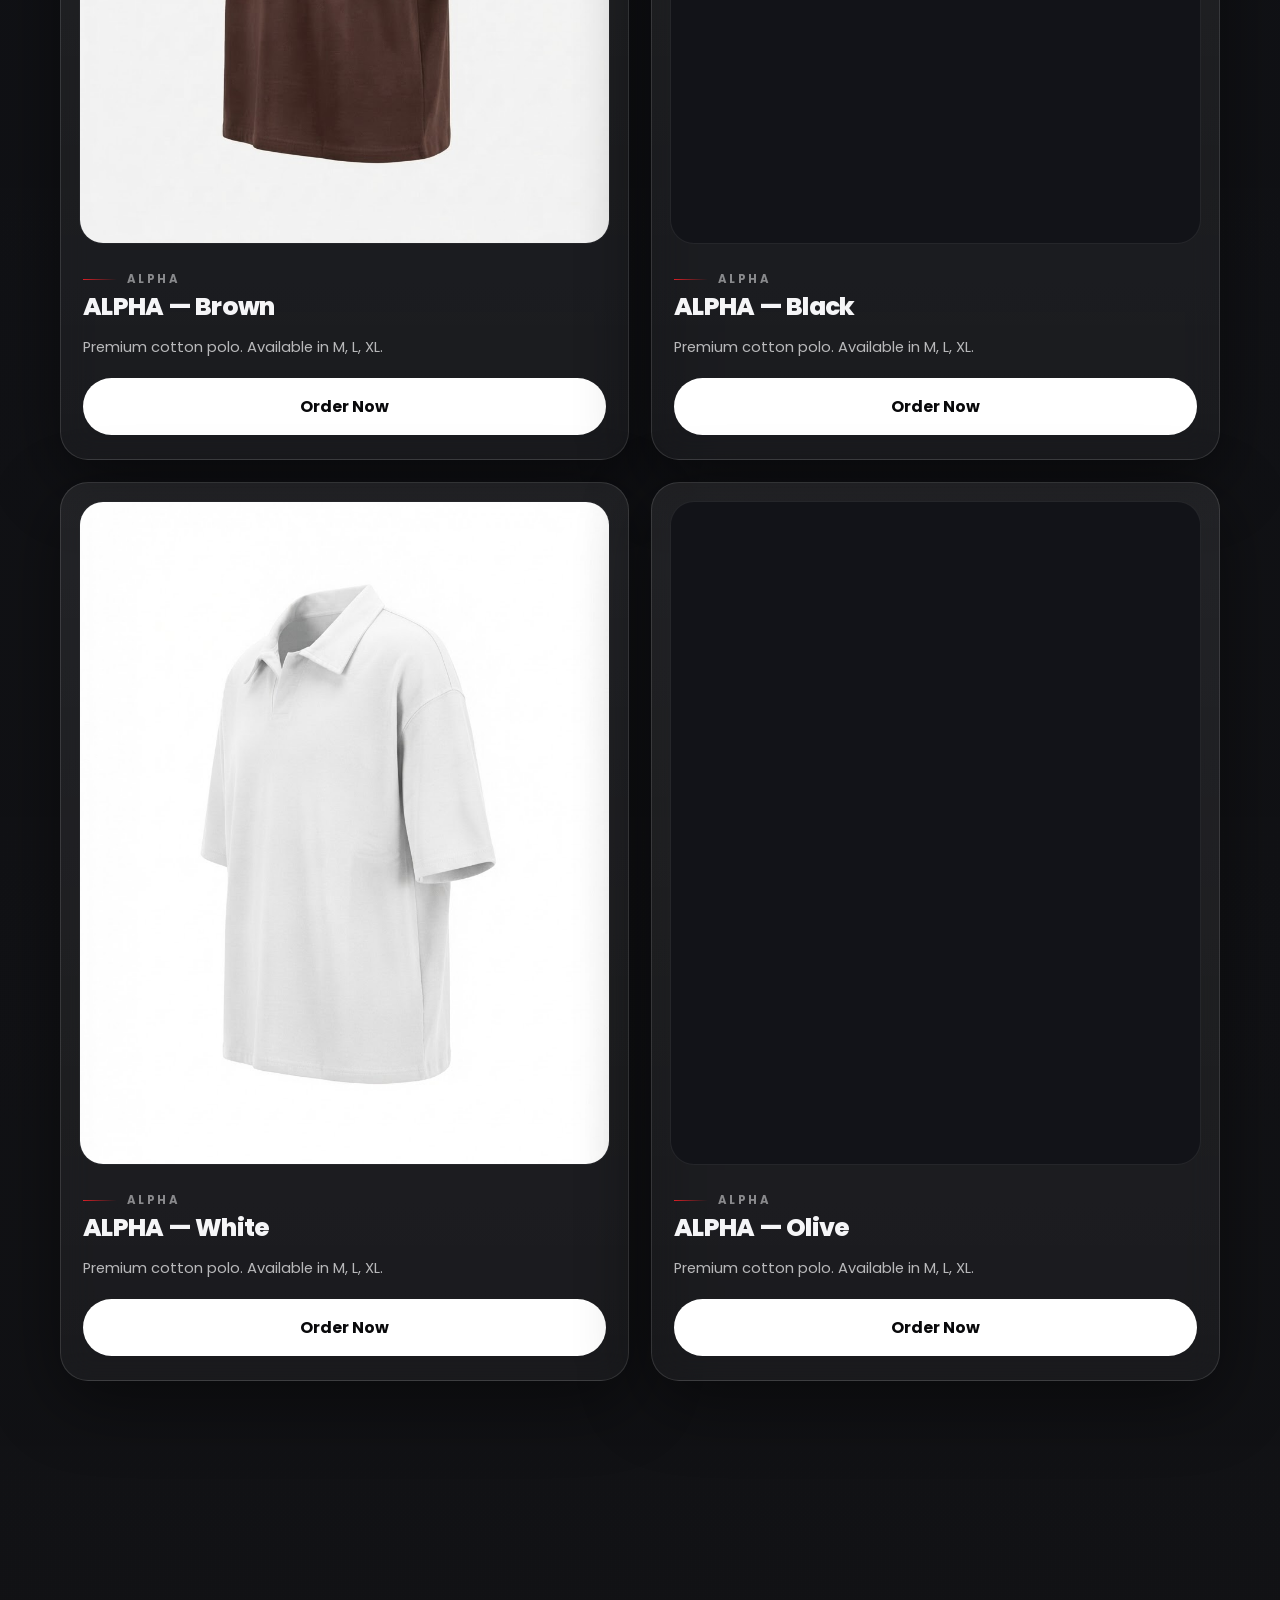
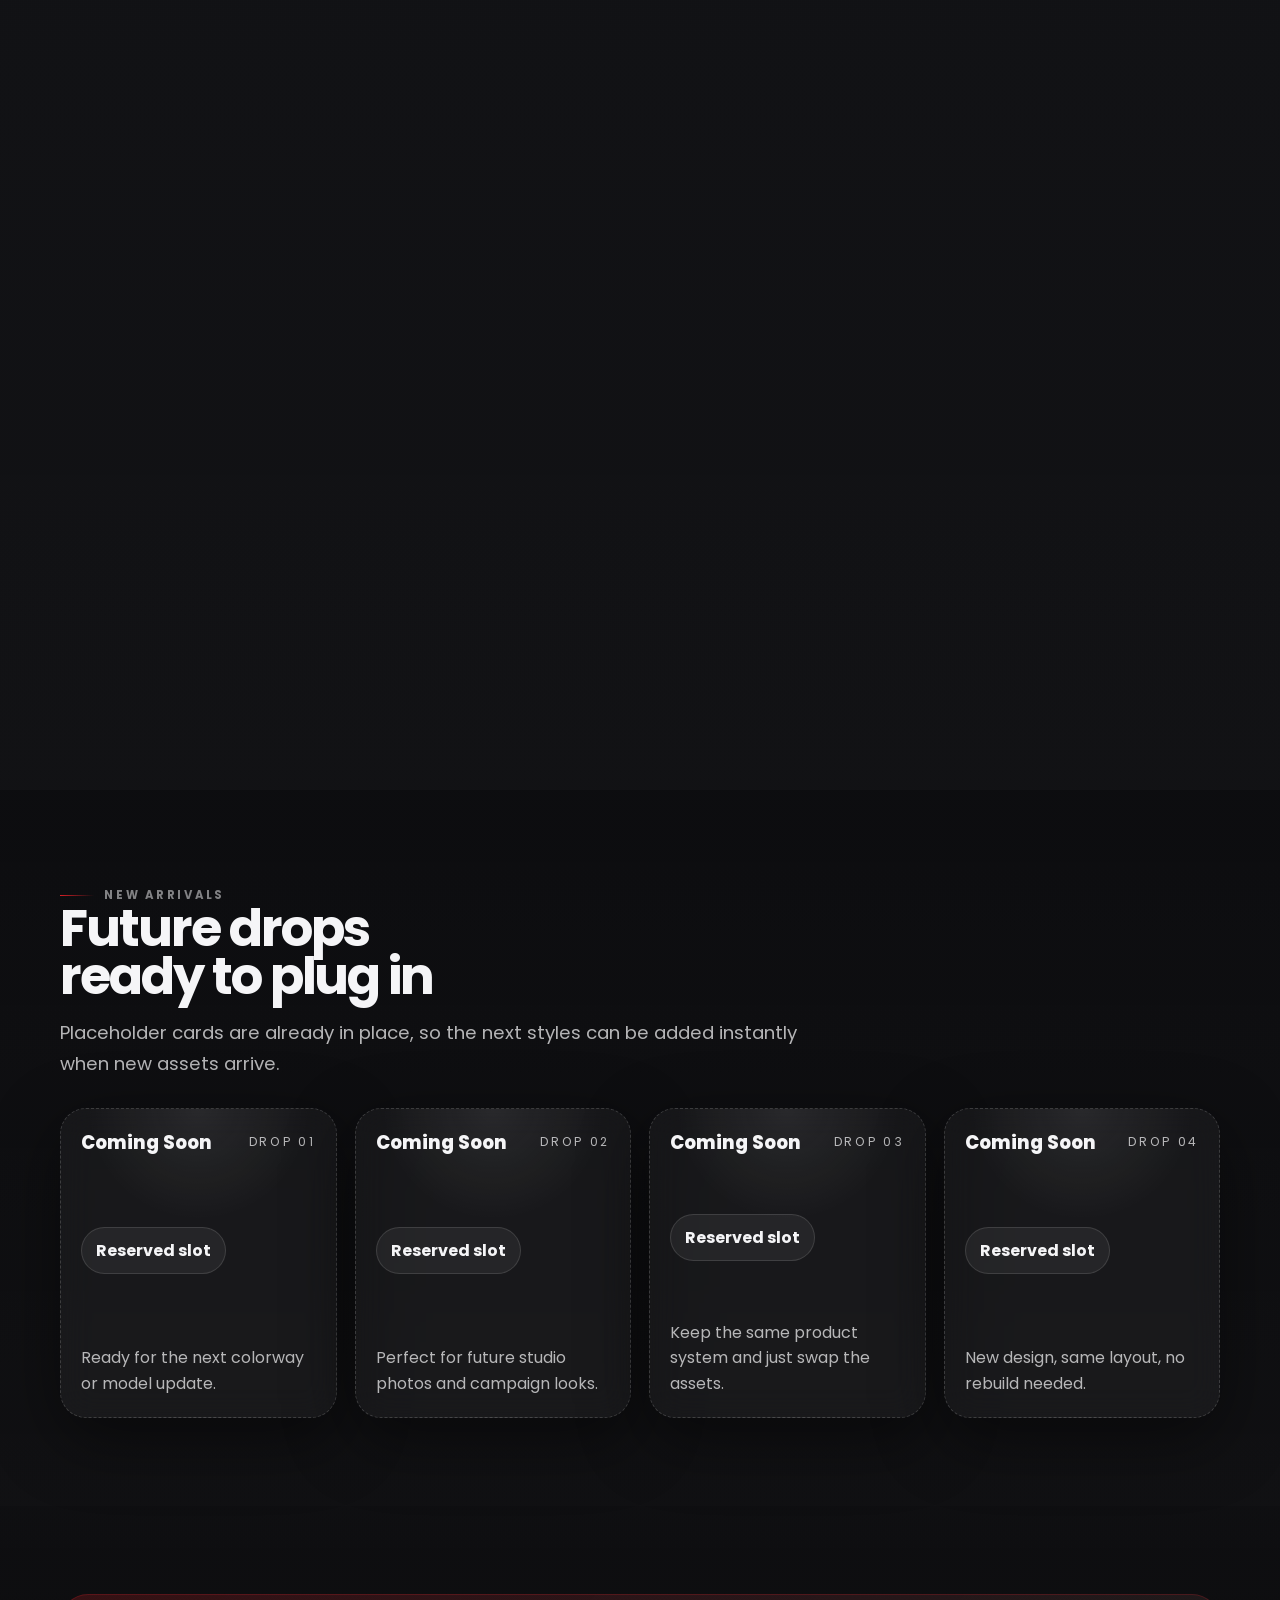
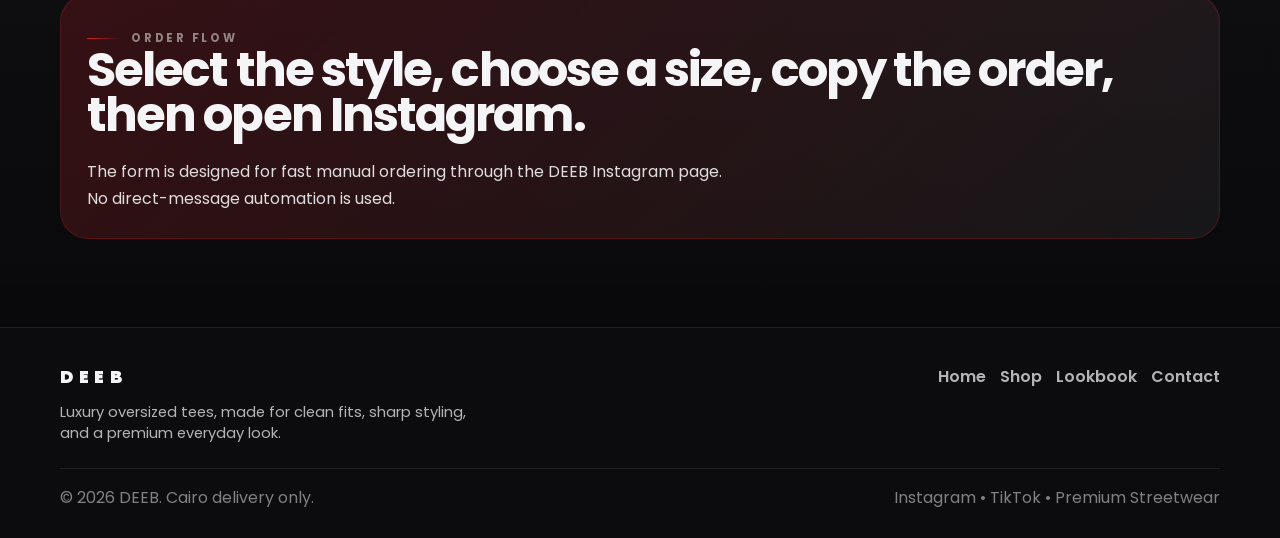
==== commit f2feb3d8: "Add files via upload" ====
--- a/index.html
+++ b/index.html
@@ -1,1184 +1,442 @@
-<!DOCTYPE html><html lang="en"><head>
+<!DOCTYPE html>
+<html lang="en">
+<head>
   <meta charset="UTF-8">
-  <meta name="viewport" content="width=device-width, initial-scale=1.0">  <meta name="description" content="DEEB oversized t-shirts. Premium cotton, Cairo delivery only, order through Instagram.">  <title>DEEB | Oversized Collection</title>  <link rel="preconnect" href="https://fonts.googleapis.com">
-  <link rel="preconnect" href="https://fonts.gstatic.com" crossorigin>  <link href="https://fonts.googleapis.com/css2?family=Poppins:wght@300;400;500;600;700;800;900&family=Cairo:wght@400;500;600;700;800&display=swap" rel="stylesheet">  <link rel="stylesheet" href="style.css">
-</head><body><header class="header">  <div class="header-inner"><a href="index.html" class="logo">DEEB</a>
-
-<nav class="nav" aria-label="Main navigation">
-
-  <a href="index.html" class="active">Home</a>
-  <a href="shop.html">Shop</a>
-  <a href="lookbook.html">Lookbook</a>
-  <a href="collections.html">Collections</a>
-  <a href="about.html">About</a>
-  <a href="contact.html">Contact</a>
-
-</nav>
-
-<div class="header-actions">
-
-  <a
-    class="social-pill"
-    href="https://www.instagram.com/deeb_egy"
-    target="_blank"
-    rel="noopener"
-    aria-label="Instagram"
-    data-open-instagram
-  >
-    <svg width="18" height="18" viewBox="0 0 24 24" fill="none" aria-hidden="true">
-      <path
-        d="M7 2h10a5 5 0 0 1 5 5v10a5 5 0 0 1-5 5H7a5 5 0 0 1-5-5V7a5 5 0 0 1 5-5Z"
-        stroke="currentColor"
-        stroke-width="1.7"
-      />
-      <path
-        d="M12 17a5 5 0 1 0 0-10 5 5 0 0 0 0 10Z"
-        stroke="currentColor"
-        stroke-width="1.7"
-      />
-      <path
-        d="M17.5 6.5h.01"
-        stroke="currentColor"
-        stroke-width="2.8"
-        stroke-linecap="round"
-      />
-    </svg>
-  </a>
-
-  <a
-    class="social-pill"
-    href="https://www.tiktok.com/@deeb.eg"
-    target="_blank"
-    rel="noopener"
-    aria-label="TikTok"
-    data-open-tiktok
-  >
-    <svg width="18" height="18" viewBox="0 0 24 24" fill="none" aria-hidden="true">
-      <path
-        d="M14 3c.8 2.7 2.5 4.5 5 5v4a9 9 0 0 1-5-1.7V16a5 5 0 1 1-5-5c.3 0 .7 0 1 .1v4.2a1.2 1.2 0 1 0 1.4 1.2V3h2.6Z"
-        stroke="currentColor"
-        stroke-width="1.7"
-        stroke-linejoin="round"
-      />
-    </svg>
-  </a>
-
-  <a class="btn btn-secondary btn-small" href="#featured">
-    Order Now
-  </a>
-
-  <button
-    class="menu-toggle"
-    type="button"
-    data-menu-toggle
-    aria-expanded="false"
-    aria-label="Open menu"
-  >
-    <span></span>
-    <span></span>
-    <span></span>
-  </button>
-
+  <meta name="viewport" content="width=device-width, initial-scale=1.0">
+  <meta name="description" content="DEEB oversized t-shirts. Premium cotton, Cairo delivery only, order through Instagram.">
+  <meta name="theme-color" content="#070709">
+  <meta property="og:title" content="DEEB | Oversized Collection">
+  <meta property="og:description" content="DEEB oversized t-shirts. Premium cotton, Cairo delivery only, order through Instagram.">
+  <meta property="og:type" content="website">
+  <title>DEEB | Oversized Collection</title>
+  <link rel="icon" href="data:image/svg+xml,%3Csvg xmlns='http://www.w3.org/2000/svg' viewBox='0 0 64 64'%3E%3Crect width='64' height='64' rx='14' fill='%23070709'/%3E%3Ctext x='32' y='43' font-family='Arial,sans-serif' font-size='30' font-weight='900' fill='%23ffffff' text-anchor='middle'%3ED%3C/text%3E%3C/svg%3E">
+  <link rel="preconnect" href="https://fonts.googleapis.com">
+  <link rel="preconnect" href="https://fonts.gstatic.com" crossorigin>
+  <link href="https://fonts.googleapis.com/css2?family=Poppins:wght@300;400;500;600;700;800;900&family=Cairo:wght@400;500;600;700;800&display=swap" rel="stylesheet">
+  <link rel="stylesheet" href="style.css">
+</head>
+<body>
+<header class="header">
+  <div class="header-inner">
+    <a href="index.html" class="logo">DEEB</a>
+    <nav class="nav" aria-label="Main navigation">
+      <a href="index.html">Home</a>
+      <a href="shop.html">Shop</a>
+      <a href="lookbook.html">Lookbook</a>
+      <a href="collections.html">Collections</a>
+      <a href="about.html">About</a>
+      <a href="contact.html">Contact</a>
+    </nav>
+    <div class="header-actions">
+      <a class="social-pill" href="https://www.instagram.com/deeb_egy" target="_blank" rel="noopener" aria-label="Instagram">
+      <svg width="18" height="18" viewBox="0 0 24 24" fill="none" aria-hidden="true">
+        <path d="M7 2h10a5 5 0 0 1 5 5v10a5 5 0 0 1-5 5H7a5 5 0 0 1-5-5V7a5 5 0 0 1 5-5Z" stroke="currentColor" stroke-width="1.7"/>
+        <path d="M12 17a5 5 0 1 0 0-10 5 5 0 0 0 0 10Z" stroke="currentColor" stroke-width="1.7"/>
+        <path d="M17.5 6.5h.01" stroke="currentColor" stroke-width="2.8" stroke-linecap="round"/>
+      </svg>
+      </a>
+      <a class="social-pill" href="https://www.tiktok.com/@deeb.eg" target="_blank" rel="noopener" aria-label="TikTok">
+      <svg width="18" height="18" viewBox="0 0 24 24" fill="none" aria-hidden="true">
+        <path d="M14 3c.8 2.7 2.5 4.5 5 5v4a9 9 0 0 1-5-1.7V16a5 5 0 1 1-5-5c.3 0 .7 0 1 .1v4.2a1.2 1.2 0 1 0 1.4 1.2V3h2.6Z" stroke="currentColor" stroke-width="1.7" stroke-linejoin="round"/>
+      </svg>
+      </a>
+      <a class="btn btn-secondary btn-small" href="index.html#featured">Order Now</a>
+      <button class="menu-toggle" type="button" data-menu-toggle aria-expanded="false" aria-label="Open menu">
+        <span></span><span></span><span></span>
+      </button>
+    </div>
+  </div>
+  <nav class="mobile-nav" data-mobile-nav aria-label="Mobile navigation">
+      <a href="index.html">Home</a>
+      <a href="shop.html">Shop</a>
+      <a href="lookbook.html">Lookbook</a>
+      <a href="collections.html">Collections</a>
+      <a href="about.html">About</a>
+      <a href="contact.html">Contact</a>
+    <div class="mobile-actions">
+      <a href="https://www.instagram.com/deeb_egy" target="_blank" rel="noopener">Instagram</a>
+      <a href="https://www.tiktok.com/@deeb.eg" target="_blank" rel="noopener">TikTok</a>
+    </div>
+  </nav>
+</header>
+
+<main>
+  <!-- HERO -->
+  <section class="hero">
+    <div class="container">
+      <div class="hero-grid">
+        <div class="hero-copy">
+          <div class="hero-kicker">
+            <span class="eyebrow">Luxury streetwear</span>
+            <span class="pill">Delivery Available in Cairo Only.</span>
+          </div>
+          <h1 class="hero-title">
+            <span>DEEB</span>
+            <span>Oversized Collection</span>
+          </h1>
+          <p class="subtitle">Premium cotton oversized tees with a sharp minimal look. Same price, same quality, different colorways and styles — built for a clean premium fit.</p>
+          <div class="hero-buttons">
+            <a class="btn btn-primary" href="#featured">Shop the drop</a>
+            <a class="btn btn-secondary" href="https://www.instagram.com/deeb_egy" target="_blank" rel="noopener">Instagram</a>
+            <a class="btn btn-secondary" href="https://www.tiktok.com/@deeb.eg" target="_blank" rel="noopener">TikTok</a>
+          </div>
+          <div class="hero-points">
+            <span class="pill"><s data-price-old>800 EGP</s> <b data-price-current>750 EGP</b></span>
+            <span class="pill">Sizes M / L / XL</span>
+          </div>
+          <div class="stats">
+            <div class="stat">
+              <b>2 Wolf Drops</b>
+              <span>Black Wolf &amp; White Wolf</span>
+            </div>
+            <div class="stat">
+              <b>5 ALPHA Styles</b>
+              <span>Five colorway polos</span>
+            </div>
+            <div class="stat">
+              <b>Cairo</b>
+              <span>Direct order via Instagram</span>
+            </div>
+          </div>
+        </div>
+        <div class="hero-visual reveal-right">
+          <div class="visual-float one">
+            <img src="white-front.jpg" alt="White Wolf front" fetchpriority="high" decoding="async">
+          </div>
+          <div class="visual-float two">
+            <img src="black-front.jpg" alt="Black Wolf front" fetchpriority="high" decoding="async">
+          </div>
+          <div class="visual-panel">
+            <img src="black-flat.jpg" alt="DEEB oversized t-shirt" fetchpriority="high" decoding="async">
+          </div>
+        </div>
+      </div>
+    </div>
+  </section>
+
+  <!-- HIGHLIGHTS -->
+  <section class="strip" aria-label="Highlights">
+    <div class="container">
+      <div class="strip-track">
+        <span>Premium Cotton</span><span>Oversized Fit</span><span>750 EGP</span>
+        <span>Size M</span><span>Size L</span><span>Size XL</span><span>Cairo Only</span>
+        <span aria-hidden="true">Premium Cotton</span><span aria-hidden="true">Oversized Fit</span><span aria-hidden="true">750 EGP</span>
+        <span aria-hidden="true">Size M</span><span aria-hidden="true">Size L</span><span aria-hidden="true">Size XL</span><span aria-hidden="true">Cairo Only</span>
+      </div>
+    </div>
+  </section>
+
+  <!-- FEATURED PRODUCTS -->
+  <section class="section section-dark" id="featured">
+    <div class="container">
+      <div class="section-head reveal">
+        <div>
+          <div class="eyebrow">New arrivals</div>
+          <h2 class="title">Black Wolf &amp; White Wolf</h2>
+        </div>
+        <p class="subtitle">Two live styles for now. The layout is built so every future update can be added without redesigning the site.</p>
+      </div>
+      <div class="product-grid">
+        <article class="product-card card reveal">
+  <div class="product-badges">
+    <span class="badge sale">SALE</span>
+    <span class="badge new">NEW</span>
+  </div>
+  <div class="product-media" data-gallery>
+    <img src="black-front.jpg" alt="Black Wolf front view" data-gallery-main>
+    <div class="gallery-nav" aria-label="Black Wolf gallery thumbnails">
+          <button class="thumb active" type="button" data-gallery-thumb data-src="black-front.jpg" data-alt="Black Wolf Front view">Front</button>
+          <button class="thumb" type="button" data-gallery-thumb data-src="black-back.jpg" data-alt="Black Wolf Back view">Back</button>
+          <button class="thumb" type="button" data-gallery-thumb data-src="black-flat.jpg" data-alt="Black Wolf Flat view">Flat</button>
+          <button class="thumb" type="button" data-gallery-thumb data-src="black-flat-back.jpg" data-alt="Black Wolf Flat 2 view">Flat 2</button>
+    </div>
+  </div>
+  <div class="product-body">
+    <div>
+      <div class="eyebrow">Black Wolf</div>
+      <h3 class="product-title">Black Wolf</h3>
+    </div>
+    <div class="price-row">
+      <span class="price-old" data-price-old>800 EGP</span>
+      <span class="price-current" data-price-current>750 EGP</span>
+      <span class="price-note" data-price-save>Save 50 EGP</span>
+    </div>
+    <div class="small">Premium cotton. Oversized fit. Available in M, L, XL.</div>
+    <div class="size-list" aria-label="Available sizes">
+      <span class="size">M</span>
+      <span class="size">L</span>
+      <span class="size">XL</span>
+    </div>
+    <p class="product-desc">A clean streetwear tee with a structured oversized cut, minimal branding, and a premium finish built for everyday wear.</p>
+    <div class="product-actions">
+      <button class="btn btn-primary" type="button" data-open-order data-product="DEEB Black Wolf Oversized T-Shirt" data-color="Black" data-size="M">Order Now</button>
+      <a class="btn btn-secondary" href="https://www.instagram.com/deeb_egy" target="_blank" rel="noopener">Instagram</a>
+    </div>
+  </div>
+</article>
+        <article class="product-card card reveal">
+  <div class="product-badges">
+    <span class="badge sale">SALE</span>
+    <span class="badge new">NEW</span>
+  </div>
+  <div class="product-media" data-gallery>
+    <img src="white-front.jpg" alt="White Wolf front view" data-gallery-main>
+    <div class="gallery-nav" aria-label="White Wolf gallery thumbnails">
+          <button class="thumb active" type="button" data-gallery-thumb data-src="white-front.jpg" data-alt="White Wolf Front view">Front</button>
+          <button class="thumb" type="button" data-gallery-thumb data-src="white-back.jpg" data-alt="White Wolf Back view">Back</button>
+          <button class="thumb" type="button" data-gallery-thumb data-src="white-flat.jpg" data-alt="White Wolf Flat view">Flat</button>
+          <button class="thumb" type="button" data-gallery-thumb data-src="white-flat-back.jpg" data-alt="White Wolf Flat 2 view">Flat 2</button>
+    </div>
+  </div>
+  <div class="product-body">
+    <div>
+      <div class="eyebrow">White Wolf</div>
+      <h3 class="product-title">White Wolf</h3>
+    </div>
+    <div class="price-row">
+      <span class="price-old" data-price-old>800 EGP</span>
+      <span class="price-current" data-price-current>750 EGP</span>
+      <span class="price-note" data-price-save>Save 50 EGP</span>
+    </div>
+    <div class="small">Premium cotton. Oversized fit. Available in M, L, XL.</div>
+    <div class="size-list" aria-label="Available sizes">
+      <span class="size">M</span>
+      <span class="size">L</span>
+      <span class="size">XL</span>
+    </div>
+    <p class="product-desc">A clean streetwear tee with a structured oversized cut, minimal branding, and a premium finish built for everyday wear.</p>
+    <div class="product-actions">
+      <button class="btn btn-primary" type="button" data-open-order data-product="DEEB White Wolf Oversized T-Shirt" data-color="White" data-size="M">Order Now</button>
+      <a class="btn btn-secondary" href="https://www.instagram.com/deeb_egy" target="_blank" rel="noopener">Instagram</a>
+    </div>
+  </div>
+</article>
+      </div>
+    </div>
+  </section>
+
+  <!-- ALPHA COLLECTION -->
+  <section class="section section-light" id="alpha-collection">
+    <div class="container">
+      <div class="section-head reveal">
+        <div>
+          <div class="eyebrow">DEEB</div>
+          <h2 class="title">ALPHA COLLECTION</h2>
+        </div>
+        <p class="subtitle">Explore the ALPHA colorways — five styles built around the same clean DEEB aesthetic.</p>
+      </div>
+      <div class="product-grid">
+        <article class="product-card card reveal">
+  <div class="product-media">
+    <img src="alpha-brown.JPG" alt="DEEB ALPHA Brown Polo" loading="lazy" decoding="async">
+  </div>
+  <div class="product-body">
+    <div>
+      <div class="eyebrow">ALPHA</div>
+      <h3 class="product-title">ALPHA — Brown</h3>
+    </div>
+    <div class="small">Premium cotton polo. Available in M, L, XL.</div>
+    <div class="product-actions">
+      <button class="btn btn-primary" type="button" data-open-order data-product="DEEB ALPHA Polo" data-color="Brown" data-size="M">Order Now</button>
+    </div>
+  </div>
+</article>
+        <article class="product-card card reveal">
+  <div class="product-media">
+    <img src="alpha-black.JPG" alt="DEEB ALPHA Black Polo" loading="lazy" decoding="async">
+  </div>
+  <div class="product-body">
+    <div>
+      <div class="eyebrow">ALPHA</div>
+      <h3 class="product-title">ALPHA — Black</h3>
+    </div>
+    <div class="small">Premium cotton polo. Available in M, L, XL.</div>
+    <div class="product-actions">
+      <button class="btn btn-primary" type="button" data-open-order data-product="DEEB ALPHA Polo" data-color="Black" data-size="M">Order Now</button>
+    </div>
+  </div>
+</article>
+        <article class="product-card card reveal">
+  <div class="product-media">
+    <img src="alpha-white.JPG" alt="DEEB ALPHA White Polo" loading="lazy" decoding="async">
+  </div>
+  <div class="product-body">
+    <div>
+      <div class="eyebrow">ALPHA</div>
+      <h3 class="product-title">ALPHA — White</h3>
+    </div>
+    <div class="small">Premium cotton polo. Available in M, L, XL.</div>
+    <div class="product-actions">
+      <button class="btn btn-primary" type="button" data-open-order data-product="DEEB ALPHA Polo" data-color="White" data-size="M">Order Now</button>
+    </div>
+  </div>
+</article>
+        <article class="product-card card reveal">
+  <div class="product-media">
+    <img src="alpha-olive.JPG" alt="DEEB ALPHA Olive Polo" loading="lazy" decoding="async">
+  </div>
+  <div class="product-body">
+    <div>
+      <div class="eyebrow">ALPHA</div>
+      <h3 class="product-title">ALPHA — Olive</h3>
+    </div>
+    <div class="small">Premium cotton polo. Available in M, L, XL.</div>
+    <div class="product-actions">
+      <button class="btn btn-primary" type="button" data-open-order data-product="DEEB ALPHA Polo" data-color="Olive" data-size="M">Order Now</button>
+    </div>
+  </div>
+</article>
+        <article class="product-card card reveal">
+  <div class="product-media">
+    <img src="alpha-burgundy.jpg" alt="DEEB ALPHA Burgundy Polo" loading="lazy" decoding="async">
+  </div>
+  <div class="product-body">
+    <div>
+      <div class="eyebrow">ALPHA</div>
+      <h3 class="product-title">ALPHA — Burgundy</h3>
+    </div>
+    <div class="small">Premium cotton polo. Available in M, L, XL.</div>
+    <div class="product-actions">
+      <button class="btn btn-primary" type="button" data-open-order data-product="DEEB ALPHA Polo" data-color="Burgundy" data-size="M">Order Now</button>
+    </div>
+  </div>
+</article>
+      </div>
+    </div>
+  </section>
+
+  <!-- FUTURE ARRIVALS -->
+  <section class="section section-light" id="new-arrivals">
+    <div class="container">
+      <div class="section-head reveal">
+        <div>
+          <div class="eyebrow">New arrivals</div>
+          <h2 class="title">Future drops ready to plug in</h2>
+        </div>
+        <p class="subtitle">Placeholder cards are already in place, so the next styles can be added instantly when new assets arrive.</p>
+      </div>
+      <div class="new-grid">
+        <div class="placeholder card reveal">
+          <div class="top"><span class="name">Coming Soon</span><span class="soon">Drop 01</span></div>
+          <div class="mark">Reserved slot</div>
+          <div class="bottom">Ready for the next colorway or model update.</div>
+        </div>
+        <div class="placeholder card reveal">
+          <div class="top"><span class="name">Coming Soon</span><span class="soon">Drop 02</span></div>
+          <div class="mark">Reserved slot</div>
+          <div class="bottom">Perfect for future studio photos and campaign looks.</div>
+        </div>
+        <div class="placeholder card reveal">
+          <div class="top"><span class="name">Coming Soon</span><span class="soon">Drop 03</span></div>
+          <div class="mark">Reserved slot</div>
+          <div class="bottom">Keep the same product system and just swap the assets.</div>
+        </div>
+        <div class="placeholder card reveal">
+          <div class="top"><span class="name">Coming Soon</span><span class="soon">Drop 04</span></div>
+          <div class="mark">Reserved slot</div>
+          <div class="bottom">New design, same layout, no rebuild needed.</div>
+        </div>
+      </div>
+    </div>
+  </section>
+
+  <!-- ORDER FLOW -->
+  <section class="section section-dark">
+    <div class="container">
+      <div class="feature-band reveal">
+        <div>
+          <div class="eyebrow">Order flow</div>
+          <h2 class="title" style="font-size:clamp(1.8rem, 4vw, 3rem);">Select the style, choose a size, copy the order, then open Instagram.</h2>
+        </div>
+        <p class="mini">The form is designed for fast manual ordering through the DEEB Instagram page. No direct-message automation is used.</p>
+      </div>
+    </div>
+  </section>
+</main>
+
+<footer class="footer">
+  <div class="container">
+    <div class="footer-top">
+      <div>
+        <div class="logo">DEEB</div>
+        <p class="small" style="margin-top:12px;max-width:46ch;">Luxury oversized tees, made for clean fits, sharp styling, and a premium everyday look.</p>
+      </div>
+      <div class="footer-links">
+        <a href="index.html">Home</a>
+        <a href="shop.html">Shop</a>
+        <a href="lookbook.html">Lookbook</a>
+        <a href="contact.html">Contact</a>
+      </div>
+    </div>
+    <div class="footer-bottom">
+      <span>© <span data-year>2026</span> DEEB. Cairo delivery only.</span>
+      <span>Instagram • TikTok • Premium Streetwear</span>
+    </div>
+  </div>
+</footer>
+<div class="modal" data-order-modal aria-hidden="true">
+  <div class="modal-card" role="dialog" aria-modal="true" aria-labelledby="order-title">
+    <div class="modal-head">
+      <div>
+        <div class="eyebrow">Instagram Order</div>
+        <h3 id="order-title">Place your order</h3>
+        <p class="small" style="margin-top:8px;">Fill the form, copy the order text, then open the Instagram profile and paste it manually.</p>
+      </div>
+      <button class="modal-close" type="button" data-modal-close aria-label="Close order form">✕</button>
+    </div>
+    <div class="order-note">Delivery Available in Cairo Only.</div>
+    <div class="order-grid">
+      <form class="form" data-order-form novalidate>
+        <div class="field">
+          <label for="product">Product</label>
+          <input id="product" name="product" value="DEEB Oversized T-Shirt" required>
+        </div>
+        <div class="field">
+          <label for="color">Color</label>
+          <select id="color" name="color">
+            <option>Black</option>
+            <option>White</option>
+            <option>Brown</option>
+            <option>Olive</option>
+            <option>Burgundy</option>
+          </select>
+        </div>
+        <div class="field">
+          <label for="size">Size</label>
+          <select id="size" name="size">
+            <option>M</option>
+            <option>L</option>
+            <option>XL</option>
+          </select>
+        </div>
+        <div class="field">
+          <label for="name">Full Name</label>
+          <input id="name" name="name" placeholder="Customer name" autocomplete="name" required>
+          <p class="error" data-error-for="name" hidden></p>
+        </div>
+        <div class="field">
+          <label for="phone">Phone Number</label>
+          <input id="phone" name="phone" type="tel" inputmode="numeric" placeholder="01xxxxxxxxx" autocomplete="tel" required>
+          <p class="error" data-error-for="phone" hidden></p>
+        </div>
+        <div class="field">
+          <label for="address">Address</label>
+          <textarea id="address" name="address" placeholder="Area, Street, Building, Apartment" autocomplete="street-address" required></textarea>
+          <p class="error" data-error-for="address" hidden></p>
+        </div>
+        <div class="product-actions" style="margin-top:4px;">
+          <button class="btn btn-primary" type="submit">Copy Order &amp; Open Instagram</button>
+          <button class="btn btn-secondary" type="button" data-copy-order>Copy Order</button>
+        </div>
+      </form>
+      <div class="preview">
+        <div class="eyebrow">Order Preview</div>
+        <div class="preview-box" data-order-preview></div>
+      </div>
+    </div>
+  </div>
 </div>
-
-  </div>  <nav class="mobile-nav" data-mobile-nav aria-label="Mobile navigation"><a href="index.html">Home</a>
-<a href="shop.html">Shop</a>
-<a href="lookbook.html">Lookbook</a>
-<a href="collections.html">Collections</a>
-<a href="about.html">About</a>
-<a href="contact.html">Contact</a>
-
-<div class="mobile-actions">
-
-  <a
-    href="https://www.instagram.com/deeb_egy"
-    target="_blank"
-    rel="noopener"
-    data-open-instagram
-  >
-    Instagram
-  </a>
-
-  <a
-    href="https://www.tiktok.com/@deeb.eg"
-    target="_blank"
-    rel="noopener"
-    data-open-tiktok
-  >
-    TikTok
-  </a>
-
-</div>
-
-  </nav></header><main>  <!-- HERO -->  <section class="hero"><div class="container">
-
-  <div class="hero-grid">
-
-    <div class="hero-copy">
-
-      <div class="hero-kicker">
-
-        <span class="eyebrow">
-          Luxury streetwear
-        </span>
-
-        <span class="pill">
-          Delivery Available in Cairo Only.
-        </span>
-
-      </div>
-
-      <h1 class="hero-title">
-        <span>DEEB</span>
-        <span>Oversized Collection</span>
-      </h1>
-
-      <p class="subtitle">
-        Premium cotton oversized tees with a sharp minimal look.
-        Same price, same quality, different colorways and styles —
-        built for a clean premium fit.
-      </p>
-
-      <div class="hero-buttons">
-
-        <a class="btn btn-primary" href="#featured">
-          Shop the drop
-        </a>
-
-        <a
-          class="btn btn-secondary"
-          href="https://www.instagram.com/deeb_egy"
-          target="_blank"
-          rel="noopener"
-          data-open-instagram
-        >
-          Instagram
-        </a>
-
-        <a
-          class="btn btn-secondary"
-          href="https://www.tiktok.com/@deeb.eg"
-          target="_blank"
-          rel="noopener"
-          data-open-tiktok
-        >
-          TikTok
-        </a>
-
-      </div>
-
-      <div class="hero-points">
-
-        <span class="pill">
-          750 EGP
-        </span>
-
-        <span class="pill">
-          <span style="color:#ff7f88;">
-            800 EGP
-          </span>
-          crossed out
-        </span>
-
-        <span class="pill">
-          Sizes M / L / XL
-        </span>
-
-      </div>
-
-      <div class="stats">
-
-        <div class="stat">
-          <b>2 Drops</b>
-          <span>Black Wolf & White Wolf</span>
-        </div>
-
-        <div class="stat">
-          <b>4 More</b>
-          <span>Coming Soon placeholders</span>
-        </div>
-
-        <div class="stat">
-          <b>Cairo</b>
-          <span>Direct order via Instagram</span>
-        </div>
-
-      </div>
-
-    </div>
-
-
-    <div class="hero-visual reveal-right">
-
-      <div class="visual-float one">
-
-        <img
-          src="white-front.jpg"
-          alt="White Wolf front"
-        >
-
-      </div>
-
-      <div class="visual-float two">
-
-        <img
-          src="black-front.jpg"
-          alt="Black Wolf front"
-        >
-
-      </div>
-
-      <div class="visual-panel">
-
-        <img
-          src="black-flat.jpg"
-          alt="DEEB oversized t-shirt"
-        >
-
-      </div>
-
-    </div>
-
-  </div>
-
-</div>
-
-  </section>  <!-- HIGHLIGHTS -->  <section class="strip" aria-label="Highlights"><div class="container">
-
-  <div class="strip-track">
-
-    <span>Premium Cotton</span>
-    <span>Oversized Fit</span>
-    <span>750 EGP</span>
-    <span>Size M</span>
-    <span>Size L</span>
-    <span>Size XL</span>
-    <span>Cairo Only</span>
-
-    <span>Premium Cotton</span>
-    <span>Oversized Fit</span>
-    <span>750 EGP</span>
-    <span>Size M</span>
-    <span>Size L</span>
-    <span>Size XL</span>
-    <span>Cairo Only</span>
-
-  </div>
-
-</div>
-
-  </section>  <!-- FEATURED PRODUCTS -->  <section class="section section-dark" id="featured"><div class="container">
-
-  <div class="section-head reveal">
-
-    <div>
-
-      <div class="eyebrow">
-        New arrivals
-      </div>
-
-      <h2 class="title">
-        Black Wolf & White Wolf
-      </h2>
-
-    </div>
-
-    <p class="subtitle">
-      Two live styles for now. The layout is built so every future
-      update can be added without redesigning the site.
-    </p>
-
-  </div>
-
-
-  <div class="product-grid">
-
-
-    <!-- BLACK WOLF -->
-
-    <article class="product-card card reveal">
-
-      <div class="product-badges">
-
-        <span class="badge sale">
-          SALE
-        </span>
-
-        <span class="badge new">
-          NEW
-        </span>
-
-      </div>
-
-
-      <div class="product-media" data-gallery>
-
-        <img
-          src="black-front.jpg"
-          alt="Black Wolf front view"
-          data-gallery-main
-        >
-
-        <div
-          class="gallery-nav"
-          aria-label="Black Wolf gallery thumbnails"
-        >
-
-          <button
-            class="thumb active"
-            type="button"
-            data-gallery-thumb
-            data-src="black-front.jpg"
-            data-alt="Black Wolf front view"
-          >
-            Front
-          </button>
-
-          <button
-            class="thumb"
-            type="button"
-            data-gallery-thumb
-            data-src="black-back.jpg"
-            data-alt="Black Wolf back view"
-          >
-            Back
-          </button>
-
-          <button
-            class="thumb"
-            type="button"
-            data-gallery-thumb
-            data-src="black-flat.jpg"
-            data-alt="Black Wolf flat lay"
-          >
-            Flat
-          </button>
-
-          <button
-            class="thumb"
-            type="button"
-            data-gallery-thumb
-            data-src="black-flat-back.jpg"
-            data-alt="Black Wolf flat back"
-          >
-            Flat 2
-          </button>
-
-        </div>
-
-      </div>
-
-
-      <div class="product-body">
-
-        <div>
-
-          <div class="eyebrow">
-            Black Wolf
-          </div>
-
-          <h3 class="product-title">
-            Black Wolf
-          </h3>
-
-        </div>
-
-
-        <div class="price-row">
-
-          <span class="price-old">
-            800 EGP
-          </span>
-
-          <span class="price-current">
-            750 EGP
-          </span>
-
-          <span class="price-note">
-            Save 50 EGP
-          </span>
-
-        </div>
-
-
-        <div class="small">
-          Premium cotton. Oversized fit.
-          Available in M, L, XL.
-        </div>
-
-
-        <div
-          class="size-list"
-          aria-label="Available sizes"
-        >
-
-          <span class="size">M</span>
-          <span class="size">L</span>
-          <span class="size">XL</span>
-
-        </div>
-
-
-        <p class="product-desc">
-          A clean streetwear tee with a structured oversized cut,
-          minimal branding, and a premium finish built for everyday wear.
-        </p>
-
-
-        <div class="product-actions">
-
-          <button
-            class="btn btn-primary"
-            type="button"
-            data-open-order
-            data-product="DEEB Oversized T-Shirt"
-            data-color="Black"
-            data-size="M"
-          >
-            Order Now
-          </button>
-
-          <a
-            class="btn btn-secondary"
-            href="https://www.instagram.com/deeb_egy"
-            target="_blank"
-            rel="noopener"
-          >
-            Instagram
-          </a>
-
-        </div>
-
-      </div>
-
-    </article>
-
-
-    <!-- WHITE WOLF -->
-
-    <article class="product-card card reveal">
-
-      <div class="product-badges">
-
-        <span class="badge sale">
-          SALE
-        </span>
-
-        <span class="badge new">
-          NEW
-        </span>
-
-      </div>
-
-
-      <div class="product-media" data-gallery>
-
-        <img
-          src="white-front.jpg"
-          alt="White Wolf front view"
-          data-gallery-main
-        >
-
-        <div
-          class="gallery-nav"
-          aria-label="White Wolf gallery thumbnails"
-        >
-
-          <button
-            class="thumb active"
-            type="button"
-            data-gallery-thumb
-            data-src="white-front.jpg"
-            data-alt="White Wolf front view"
-          >
-            Front
-          </button>
-
-          <button
-            class="thumb"
-            type="button"
-            data-gallery-thumb
-            data-src="white-back.jpg"
-            data-alt="White Wolf back view"
-          >
-            Back
-          </button>
-
-          <button
-            class="thumb"
-            type="button"
-            data-gallery-thumb
-            data-src="white-flat.jpg"
-            data-alt="White Wolf flat lay"
-          >
-            Flat
-          </button>
-
-          <button
-            class="thumb"
-            type="button"
-            data-gallery-thumb
-            data-src="white-flat-back.jpg"
-            data-alt="White Wolf flat back"
-          >
-            Flat 2
-          </button>
-
-        </div>
-
-      </div>
-
-
-      <div class="product-body">
-
-        <div>
-
-          <div class="eyebrow">
-            White Wolf
-          </div>
-
-          <h3 class="product-title">
-            White Wolf
-          </h3>
-
-        </div>
-
-
-        <div class="price-row">
-
-          <span class="price-old">
-            800 EGP
-          </span>
-
-          <span class="price-current">
-            750 EGP
-          </span>
-
-          <span class="price-note">
-            Save 50 EGP
-          </span>
-
-        </div>
-
-
-        <div class="small">
-          Premium cotton. Oversized fit.
-          Available in M, L, XL.
-        </div>
-
-
-        <div
-          class="size-list"
-          aria-label="Available sizes"
-        >
-
-          <span class="size">M</span>
-          <span class="size">L</span>
-          <span class="size">XL</span>
-
-        </div>
-
-
-        <p class="product-desc">
-          A clean streetwear tee with a structured oversized cut,
-          minimal branding, and a premium finish built for everyday wear.
-        </p>
-
-
-        <div class="product-actions">
-
-          <button
-            class="btn btn-primary"
-            type="button"
-            data-open-order
-            data-product="DEEB Oversized T-Shirt"
-            data-color="White"
-            data-size="M"
-          >
-            Order Now
-          </button>
-
-          <a
-            class="btn btn-secondary"
-            href="https://www.instagram.com/deeb_egy"
-            target="_blank"
-            rel="noopener"
-          >
-            Instagram
-          </a>
-
-        </div>
-
-      </div>
-
-    </article>
-
-  </div>
-
-</div>
-
-  </section>  <!-- ALPHA COLLECTION -->  <section class="section section-light" id="alpha-collection"><div class="container">
-
-  <div class="section-head reveal">
-
-    <div>
-
-      <div class="eyebrow">
-        DEEB
-      </div>
-
-      <h2 class="title">
-        ALPHA COLLECTION
-      </h2>
-
-    </div>
-
-    <p class="subtitle">
-      Explore the ALPHA colorways — five styles built around
-      the same clean DEEB aesthetic.
-    </p>
-
-  </div>
-
-
-  <div class="product-grid">
-
-
-    <!-- ALPHA BROWN -->
-
-    <article class="product-card card">
-
-      <div class="product-media">
-
-        <img
-          src="alpha-brown.JPG"
-          alt="DEEB ALPHA Brown Polo"
-        >
-
-      </div>
-
-      <div class="product-body">
-
-        <div class="eyebrow">
-          ALPHA
-        </div>
-
-        <h3 class="product-title">
-          ALPHA — Brown
-        </h3>
-
-      </div>
-
-    </article>
-
-
-    <!-- ALPHA BLACK -->
-
-    <article class="product-card card">
-
-      <div class="product-media">
-
-        <img
-          src="alpha-black.JPG"
-          alt="DEEB ALPHA Black Polo"
-        >
-
-      </div>
-
-      <div class="product-body">
-
-        <div class="eyebrow">
-          ALPHA
-        </div>
-
-        <h3 class="product-title">
-          ALPHA — Black
-        </h3>
-
-      </div>
-
-    </article>
-
-
-    <!-- ALPHA WHITE -->
-
-    <article class="product-card card">
-
-      <div class="product-media">
-
-        <img
-          src="alpha-white.JPG"
-          alt="DEEB ALPHA White Polo"
-        >
-
-      </div>
-
-      <div class="product-body">
-
-        <div class="eyebrow">
-          ALPHA
-        </div>
-
-        <h3 class="product-title">
-          ALPHA — White
-        </h3>
-
-      </div>
-
-    </article>
-
-
-    <!-- ALPHA OLIVE -->
-
-    <article class="product-card card">
-
-      <div class="product-media">
-
-        <img
-          src="alpha-olive.JPG"
-          alt="DEEB ALPHA Olive Polo"
-        >
-
-      </div>
-
-      <div class="product-body">
-
-        <div class="eyebrow">
-          ALPHA
-        </div>
-
-        <h3 class="product-title">
-          ALPHA — Olive
-        </h3>
-
-      </div>
-
-    </article>
-
-
-    <!-- ALPHA BURGUNDY -->
-
-    <article class="product-card card">
-
-      <div class="product-media">
-
-        <img
-          src="alpha-burgundy.jpg"
-          alt="DEEB ALPHA Burgundy Polo"
-        >
-
-      </div>
-
-      <div class="product-body">
-
-        <div class="eyebrow">
-          ALPHA
-        </div>
-
-        <h3 class="product-title">
-          ALPHA — Burgundy
-        </h3>
-
-      </div>
-
-    </article>
-
-
-  </div>
-
-</div>
-
-  </section>  <!-- FUTURE ARRIVALS -->  <section
-    class="section section-light"
-    id="new-arrivals"
-  ><div class="container">
-
-  <div class="section-head reveal">
-
-    <div>
-
-      <div class="eyebrow">
-        NEW ARRIVALS
-      </div>
-
-      <h2 class="title">
-        Future drops ready to plug in
-      </h2>
-
-    </div>
-
-    <p class="subtitle">
-      Four elegant placeholder cards are already in place,
-      so the next styles can be added instantly when the client sends them.
-    </p>
-
-  </div>
-
-
-  <div class="new-grid">
-
-    <div class="placeholder card reveal">
-
-      <div class="top">
-        <span class="name">Coming Soon</span>
-        <span class="soon">Drop 01</span>
-      </div>
-
-      <div class="mark">
-        Reserved slot
-      </div>
-
-      <div class="bottom">
-        Ready for the next colorway or model update.
-      </div>
-
-    </div>
-
-
-    <div class="placeholder card reveal">
-
-      <div class="top">
-        <span class="name">Coming Soon</span>
-        <span class="soon">Drop 02</span>
-      </div>
-
-      <div class="mark">
-        Reserved slot
-      </div>
-
-      <div class="bottom">
-        Perfect for future studio photos and campaign looks.
-      </div>
-
-    </div>
-
-
-    <div class="placeholder card reveal">
-
-      <div class="top">
-        <span class="name">Coming Soon</span>
-        <span class="soon">Drop 03</span>
-      </div>
-
-      <div class="mark">
-        Reserved slot
-      </div>
-
-      <div class="bottom">
-        Keep the same product system and just swap the assets.
-      </div>
-
-    </div>
-
-
-    <div class="placeholder card reveal">
-
-      <div class="top">
-        <span class="name">Coming Soon</span>
-        <span class="soon">Drop 04</span>
-      </div>
-
-      <div class="mark">
-        Reserved slot
-      </div>
-
-      <div class="bottom">
-        New design, same layout, no rebuild needed.
-      </div>
-
-    </div>
-
-  </div>
-
-</div>
-
-  </section>  <!-- ORDER FLOW -->  <section class="section section-dark"><div class="container">
-
-  <div class="feature-band reveal">
-
-    <div>
-
-      <div class="eyebrow">
-        Order flow
-      </div>
-
-      <h2
-        class="title"
-        style="font-size:clamp(1.8rem, 4vw, 3rem);"
-      >
-        Select the style, choose a size, copy the order,
-        then open Instagram.
-      </h2>
-
-    </div>
-
-    <p class="mini">
-      The form is designed for fast manual ordering through
-      the DEEB Instagram page. No direct-message automation is used.
-    </p>
-
-  </div>
-
-</div>
-
-  </section></main><!-- FOOTER --><footer class="footer">  <div class="container"><div class="footer-top">
-
-  <div>
-
-    <div class="logo">
-      DEEB
-    </div>
-
-    <p
-      class="small"
-      style="margin-top:12px;max-width:46ch;"
-    >
-      Luxury oversized tees, made for clean fits,
-      sharp styling, and a premium everyday look.
-    </p>
-
-  </div>
-
-
-  <div class="footer-links">
-
-    <a href="index.html">
-      Home
-    </a>
-
-    <a href="shop.html">
-      Shop
-    </a>
-
-    <a href="lookbook.html">
-      Lookbook
-    </a>
-
-    <a href="contact.html">
-      Contact
-    </a>
-
-  </div>
-
-</div>
-
-
-<div class="footer-bottom">
-
-  <span>
-    © DEEB. Cairo delivery only.
-  </span>
-
-  <span>
-    Instagram • TikTok • Premium Streetwear
-  </span>
-
-</div>
-
-  </div></footer><!-- ORDER MODAL --><div
-  class="modal"
-  data-order-modal
-  aria-hidden="true"
->  <div
-    class="modal-card"
-    role="dialog"
-    aria-modal="true"
-    aria-labelledby="order-title"
-  ><div class="modal-head">
-
-  <div>
-
-    <div class="eyebrow">
-      Instagram Order
-    </div>
-
-    <h3 id="order-title">
-      Place your order
-    </h3>
-
-    <p
-      class="small"
-      style="margin-top:8px;"
-    >
-      Fill the form, copy the order text,
-      then open the Instagram profile and paste it manually.
-    </p>
-
-  </div>
-
-  <button
-    class="modal-close"
-    type="button"
-    data-modal-close
-    aria-label="Close order form"
-  >
-    ✕
-  </button>
-
-</div>
-
-
-<div class="order-note">
-  Delivery Available in Cairo Only.
-</div>
-
-
-<div class="order-grid">
-
-  <form
-    class="form"
-    data-order-form
-  >
-
-    <div class="field">
-
-      <label for="product">
-        Product
-      </label>
-
-      <input
-        id="product"
-        name="product"
-        value="DEEB Oversized T-Shirt"
-      >
-
-    </div>
-
-
-    <div class="field">
-
-      <label for="color">
-        Color
-      </label>
-
-      <select id="color" name="color">
-
-        <option>
-          Black
-        </option>
-
-        <option>
-          White
-        </option>
-
-      </select>
-
-    </div>
-
-
-    <div class="field">
-
-      <label for="size">
-        Size
-      </label>
-
-      <select id="size" name="size">
-
-        <option>
-          M
-        </option>
-
-        <option>
-          L
-        </option>
-
-        <option>
-          XL
-        </option>
-
-      </select>
-
-    </div>
-
-
-    <div class="field">
-
-      <label for="name">
-        Full Name
-      </label>
-
-      <input
-        id="name"
-        name="name"
-        placeholder="Customer name"
-      >
-
-    </div>
-
-
-    <div class="field">
-
-      <label for="phone">
-        Phone Number
-      </label>
-
-      <input
-        id="phone"
-        name="phone"
-        placeholder="01xxxxxxxxx"
-      >
-
-    </div>
-
-
-    <div class="field">
-
-      <label for="address">
-        Address
-      </label>
-
-      <textarea
-        id="address"
-        name="address"
-        placeholder="Area, Street, Building, Apartment"
-      ></textarea>
-
-    </div>
-
-
-    <div
-      class="product-actions"
-      style="margin-top:4px;"
-    >
-
-      <button
-        class="btn btn-primary"
-        type="submit"
-      >
-        Copy Order & Open Instagram
-      </button>
-
-      <button
-        class="btn btn-secondary"
-        type="button"
-        data-copy-order
-      >
-        Copy Order
-      </button>
-
-    </div>
-
-  </form>
-
-
-  <div class="preview">
-
-    <div class="eyebrow">
-      Order Preview
-    </div>
-
-    <div
-      class="preview-box"
-      data-order-preview
-    ></div>
-
-  </div>
-
-</div>
-
-  </div></div><div
-  class="toast"
-  role="status"
-  aria-live="polite"
-></div><script src="script.js"></script></body>
-</html>+<div class="toast" role="status" aria-live="polite"></div>
+  <script src="script.js"></script>
+</body>
+</html>
--- a/style.css
+++ b/style.css
@@ -1,4 +1,3 @@
-
 :root{
   --bg:#070709;
   --bg-2:#0e0f13;
@@ -38,6 +37,7 @@
 button,input,textarea,select{font:inherit}
 button{cursor:pointer}
 :focus-visible{outline:2px solid #fff;outline-offset:3px}
+section[id]{scroll-margin-top:calc(var(--header-h) + 12px)}
 
 .container{max-width:var(--max);padding:0 20px;margin:0 auto}
 .section{padding:88px 0;position:relative}
@@ -91,20 +91,24 @@
   border:1px solid var(--line);
   border-radius:var(--radius);
   box-shadow:var(--shadow);
-  backdrop-filter: blur(16px);
+  -webkit-backdrop-filter:blur(16px);
+  backdrop-filter:blur(16px);
 }
 .grid{display:grid;gap:22px}
 .muted{color:var(--muted)}
 .small{font-size:.92rem;color:var(--muted)}
-.lines{position:absolute;inset:0;pointer-events:none;opacity:.4;background-image:linear-gradient(rgba(255,255,255,.03) 1px, transparent 1px), linear-gradient(90deg, rgba(255,255,255,.03) 1px, transparent 1px);background-size:64px 64px;mask-image:radial-gradient(circle at center, black 30%, transparent 100%)}
-
+.sr-only{position:absolute;width:1px;height:1px;padding:0;margin:-1px;overflow:hidden;clip:rect(0 0 0 0);white-space:nowrap;border:0}
+
+/* ---------- Header ---------- */
 .header{
   position:fixed;top:0;left:0;right:0;z-index:1000;
   height:var(--header-h);
   background:rgba(5,5,7,.7);
+  -webkit-backdrop-filter:blur(22px);
   backdrop-filter:blur(22px);
   border-bottom:1px solid rgba(255,255,255,.08)
 }
+.header.scrolled{background:rgba(5,5,7,.88)}
 .header-inner{
   height:100%;max-width:var(--max);margin:0 auto;padding:0 20px;
   display:flex;align-items:center;justify-content:space-between;gap:20px
@@ -133,9 +137,15 @@
   align-items:center;justify-content:center;flex-direction:column;gap:5px
 }
 .menu-toggle span{width:18px;height:2px;background:#fff;border-radius:99px;transition:transform .25s var(--ease), opacity .25s var(--ease)}
+.menu-toggle[aria-expanded="true"] span:nth-child(1){transform:translateY(7px) rotate(45deg)}
+.menu-toggle[aria-expanded="true"] span:nth-child(2){opacity:0}
+.menu-toggle[aria-expanded="true"] span:nth-child(3){transform:translateY(-7px) rotate(-45deg)}
 .mobile-nav{
   display:none;position:fixed;top:var(--header-h);left:0;right:0;
-  background:rgba(8,8,10,.98);border-bottom:1px solid rgba(255,255,255,.08);
+  background:rgba(8,8,10,.98);
+  -webkit-backdrop-filter:blur(22px);
+  backdrop-filter:blur(22px);
+  border-bottom:1px solid rgba(255,255,255,.08);
   padding:18px 20px 22px;z-index:999
 }
 .mobile-nav.open{display:grid;gap:14px}
@@ -143,8 +153,10 @@
   padding:14px 16px;border-radius:16px;background:rgba(255,255,255,.04);
   border:1px solid rgba(255,255,255,.05);color:var(--text);font-weight:600
 }
+.mobile-nav a.active{border-color:rgba(216,31,38,.5);color:#fff}
 .mobile-actions{display:grid;grid-template-columns:1fr 1fr;gap:12px;margin-top:8px}
 
+/* ---------- Hero ---------- */
 .hero{
   padding:56px 0 36px;position:relative;overflow:hidden
 }
@@ -165,6 +177,8 @@
 .pill{
   padding:10px 14px;border-radius:999px;background:rgba(255,255,255,.06);border:1px solid var(--line);color:var(--muted);font-size:.9rem
 }
+.pill s{color:#ff7f88;text-decoration-thickness:2px}
+.pill b{color:var(--text)}
 .hero-visual{
   position:relative;min-height:620px;display:grid;place-items:center
 }
@@ -199,6 +213,7 @@
 .stat b{display:block;font-size:1.1rem}
 .stat span{display:block;margin-top:3px;color:var(--muted);font-size:.9rem}
 
+/* ---------- Marquee strip ---------- */
 .strip{
   padding:14px 0;border-top:1px solid rgba(255,255,255,.08);border-bottom:1px solid rgba(255,255,255,.08);
   overflow:hidden;background:rgba(255,255,255,.03)
@@ -212,6 +227,7 @@
 .strip-track span::before{content:"•";color:var(--red)}
 @keyframes marquee{from{transform:translateX(0)}to{transform:translateX(-50%)}}
 
+/* ---------- Sections / products ---------- */
 .section-head{
   display:flex;align-items:end;justify-content:space-between;gap:16px;margin-bottom:28px;flex-wrap:wrap
 }
@@ -245,7 +261,8 @@
   padding:8px 10px;
   font-size:.78rem;font-weight:700;
   letter-spacing:.08em;
-  backdrop-filter: blur(10px)
+  -webkit-backdrop-filter:blur(10px);
+  backdrop-filter:blur(10px)
 }
 .thumb.active{background:#fff;color:#09090b;border-color:#fff}
 .product-badges{
@@ -269,6 +286,7 @@
 .product-actions{display:flex;gap:10px;flex-wrap:wrap;margin-top:8px}
 .product-actions .btn{flex:1;min-width:170px}
 
+/* ---------- Placeholders ---------- */
 .new-grid{
   display:grid;grid-template-columns:repeat(4, minmax(0, 1fr));gap:18px
 }
@@ -288,6 +306,7 @@
   align-self:flex-start;padding:10px 14px;border-radius:999px;background:rgba(255,255,255,.06);border:1px solid var(--line);font-weight:700
 }
 
+/* ---------- Feature band / page hero ---------- */
 .feature-band{
   padding:26px;border-radius:var(--radius);
   background:linear-gradient(135deg, rgba(216,31,38,.2), rgba(255,255,255,.05));
@@ -307,10 +326,13 @@
   display:flex;justify-content:space-between;gap:20px;align-items:end;flex-wrap:wrap
 }
 
+/* ---------- Info cards / gallery ---------- */
 .info-grid{display:grid;grid-template-columns:repeat(3,1fr);gap:18px}
 .info-card{padding:22px;border-radius:24px;background:rgba(255,255,255,.05);border:1px solid var(--line)}
 .info-card h3{font-size:1.12rem;margin-bottom:10px}
-.info-card p{color:var(--muted);line-height:1.7}
+.info-card p{color:var(--muted);line-height:1.7;margin-bottom:12px}
+.info-card p:last-child{margin-bottom:0}
+.info-card img{width:100%;height:auto;display:block;border-radius:12px;margin-bottom:16px;aspect-ratio:1;object-fit:cover;background:#121318}
 
 .gallery-grid{display:grid;grid-template-columns:repeat(4,1fr);gap:14px}
 .gallery-tile{
@@ -321,10 +343,13 @@
 .gallery-tile:hover img{transform:scale(1.04)}
 .gallery-tile .caption{
   position:absolute;left:12px;right:12px;bottom:12px;
-  padding:10px 12px;border-radius:16px;background:rgba(8,8,10,.62);backdrop-filter:blur(10px);
+  padding:10px 12px;border-radius:16px;background:rgba(8,8,10,.62);
+  -webkit-backdrop-filter:blur(10px);
+  backdrop-filter:blur(10px);
   color:#fff;font-size:.9rem;font-weight:700;border:1px solid rgba(255,255,255,.08)
 }
 
+/* ---------- Footer ---------- */
 .footer{
   padding:36px 0 28px;
   border-top:1px solid rgba(255,255,255,.08);
@@ -341,9 +366,12 @@
   color:var(--soft);display:flex;justify-content:space-between;gap:14px;flex-wrap:wrap
 }
 
+/* ---------- Order modal ---------- */
 .modal{
   position:fixed;inset:0;display:none;align-items:center;justify-content:center;
-  background:rgba(0,0,0,.68);backdrop-filter:blur(12px);z-index:2000;padding:18px
+  background:rgba(0,0,0,.68);
+  -webkit-backdrop-filter:blur(12px);
+  backdrop-filter:blur(12px);z-index:2000;padding:18px
 }
 .modal.open{display:flex}
 .modal-card{
@@ -374,9 +402,12 @@
   width:100%;padding:14px 15px;border-radius:16px;
   border:1px solid rgba(255,255,255,.12);background:rgba(255,255,255,.05);color:#fff
 }
+.field select option{color:#09090b}
 .field textarea{min-height:92px;resize:vertical}
+.field input.invalid,.field textarea.invalid{border-color:rgba(216,31,38,.7);background:rgba(216,31,38,.07)}
+.field .error{margin:0;font-size:.8rem;color:#ff8f94;font-weight:600}
 .preview{
-  display:grid;gap:12px;padding:18px;border-radius:24px;background:rgba(255,255,255,.04);border:1px solid var(--line)
+  display:grid;gap:12px;padding:18px;border-radius:24px;background:rgba(255,255,255,.04);border:1px solid var(--line);align-content:start
 }
 .preview-box{
   white-space:pre-wrap;
@@ -388,13 +419,17 @@
   color:#f2f2f2;
   line-height:1.7
 }
+
+/* ---------- Toast ---------- */
 .toast{
   position:fixed;bottom:20px;left:50%;transform:translateX(-50%) translateY(24px);
   padding:12px 16px;border-radius:999px;background:#fff;color:#09090b;font-weight:700;
   box-shadow:0 18px 40px rgba(0,0,0,.35);opacity:0;pointer-events:none;transition:all .25s var(--ease);z-index:3000
 }
 .toast.show{opacity:1;transform:translateX(-50%) translateY(0)}
-
+.toast.error{background:var(--red);color:#fff}
+
+/* ---------- Reveal animations ---------- */
 .reveal{opacity:0;transform:translateY(24px);transition:opacity .7s var(--ease), transform .7s var(--ease)}
 .reveal.show{opacity:1;transform:translateY(0)}
 .reveal-left{opacity:0;transform:translateX(-24px);transition:opacity .7s var(--ease), transform .7s var(--ease)}
@@ -402,6 +437,7 @@
 .reveal-right{opacity:0;transform:translateX(24px);transition:opacity .7s var(--ease), transform .7s var(--ease)}
 .reveal-right.show{opacity:1;transform:translateX(0)}
 
+/* ---------- Responsive ---------- */
 @media (max-width: 1080px){
   .hero-grid,.order-grid,.product-grid,.info-grid{grid-template-columns:1fr}
   .new-grid,.gallery-grid{grid-template-columns:repeat(2,1fr)}
@@ -423,3 +459,11 @@
   .mobile-actions{grid-template-columns:1fr}
   .modal-card{padding:18px;border-radius:26px}
 }
+
+/* ---------- Reduced motion ---------- */
+@media (prefers-reduced-motion: reduce){
+  html{scroll-behavior:auto}
+  .strip-track{animation:none}
+  .reveal,.reveal-left,.reveal-right{opacity:1;transform:none;transition:none}
+  .btn,.thumb,.social-pill,.gallery-tile img,.product-media img{transition:none}
+}
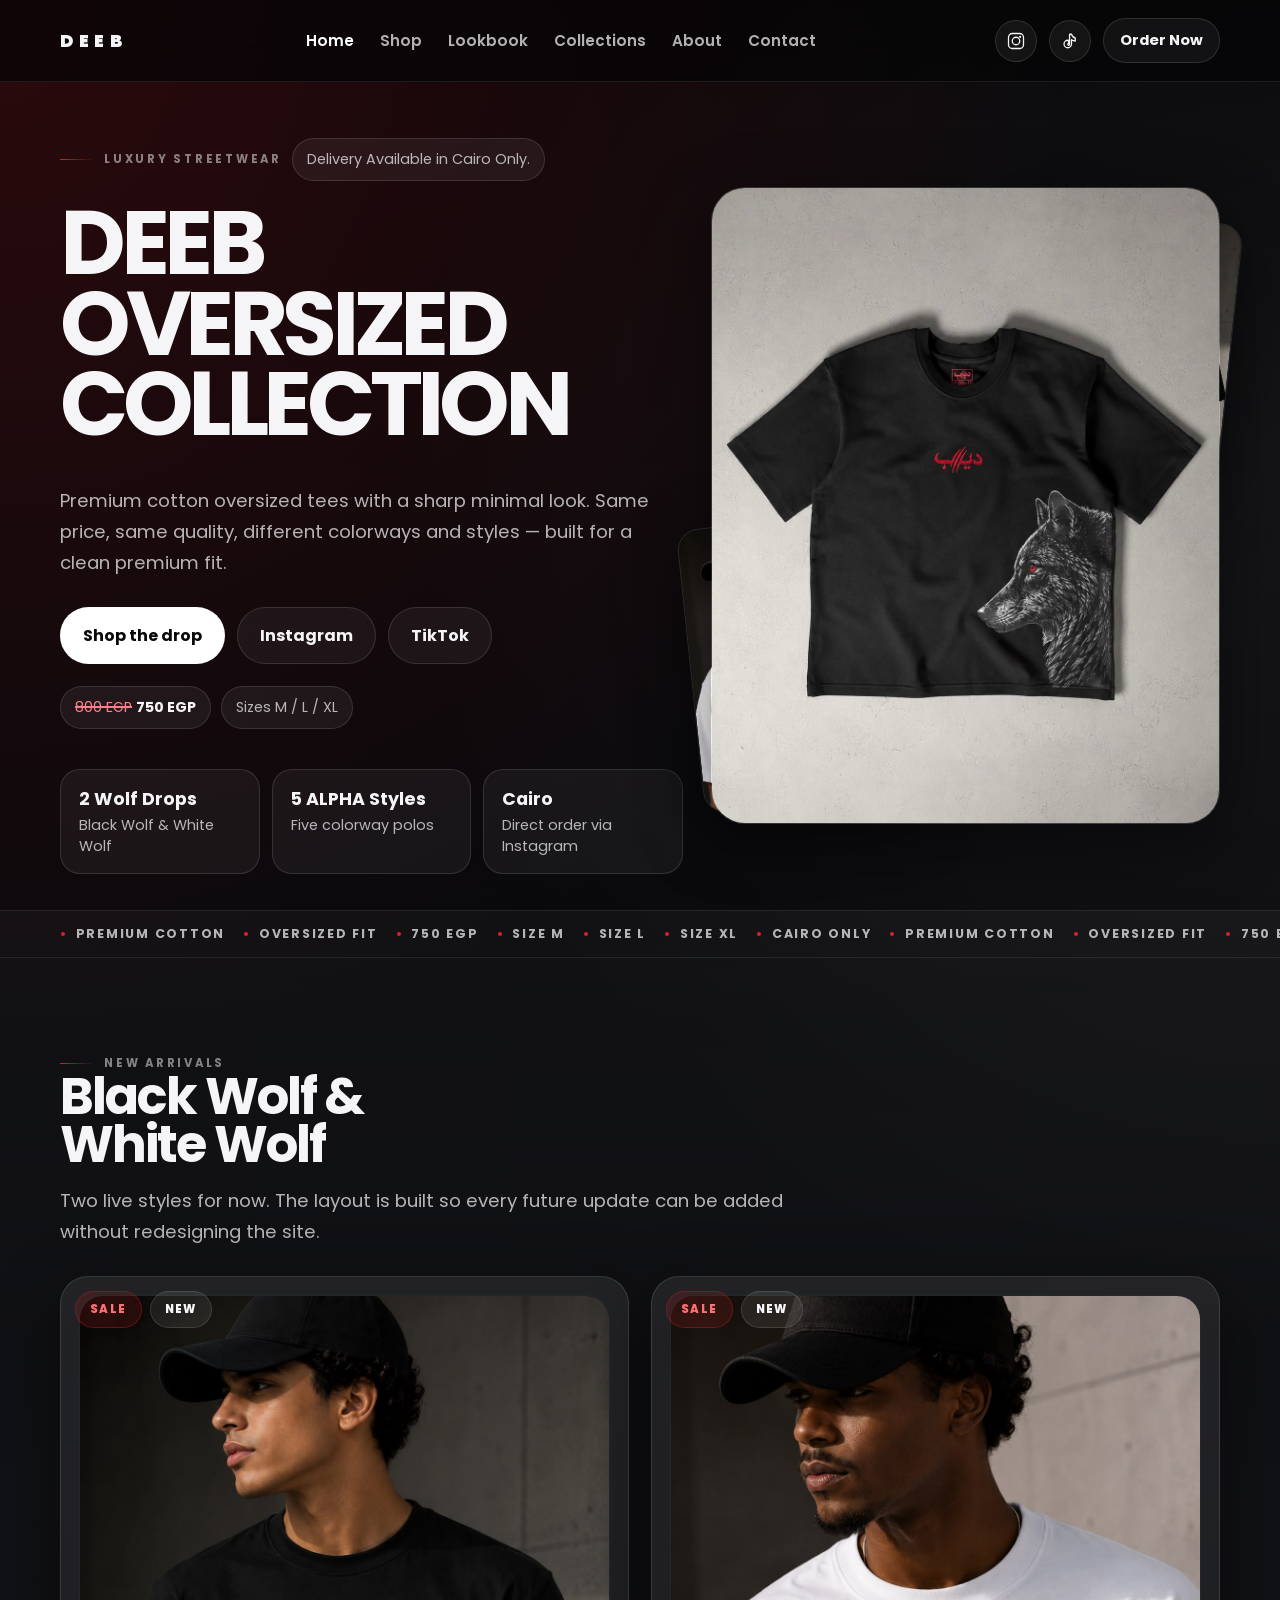
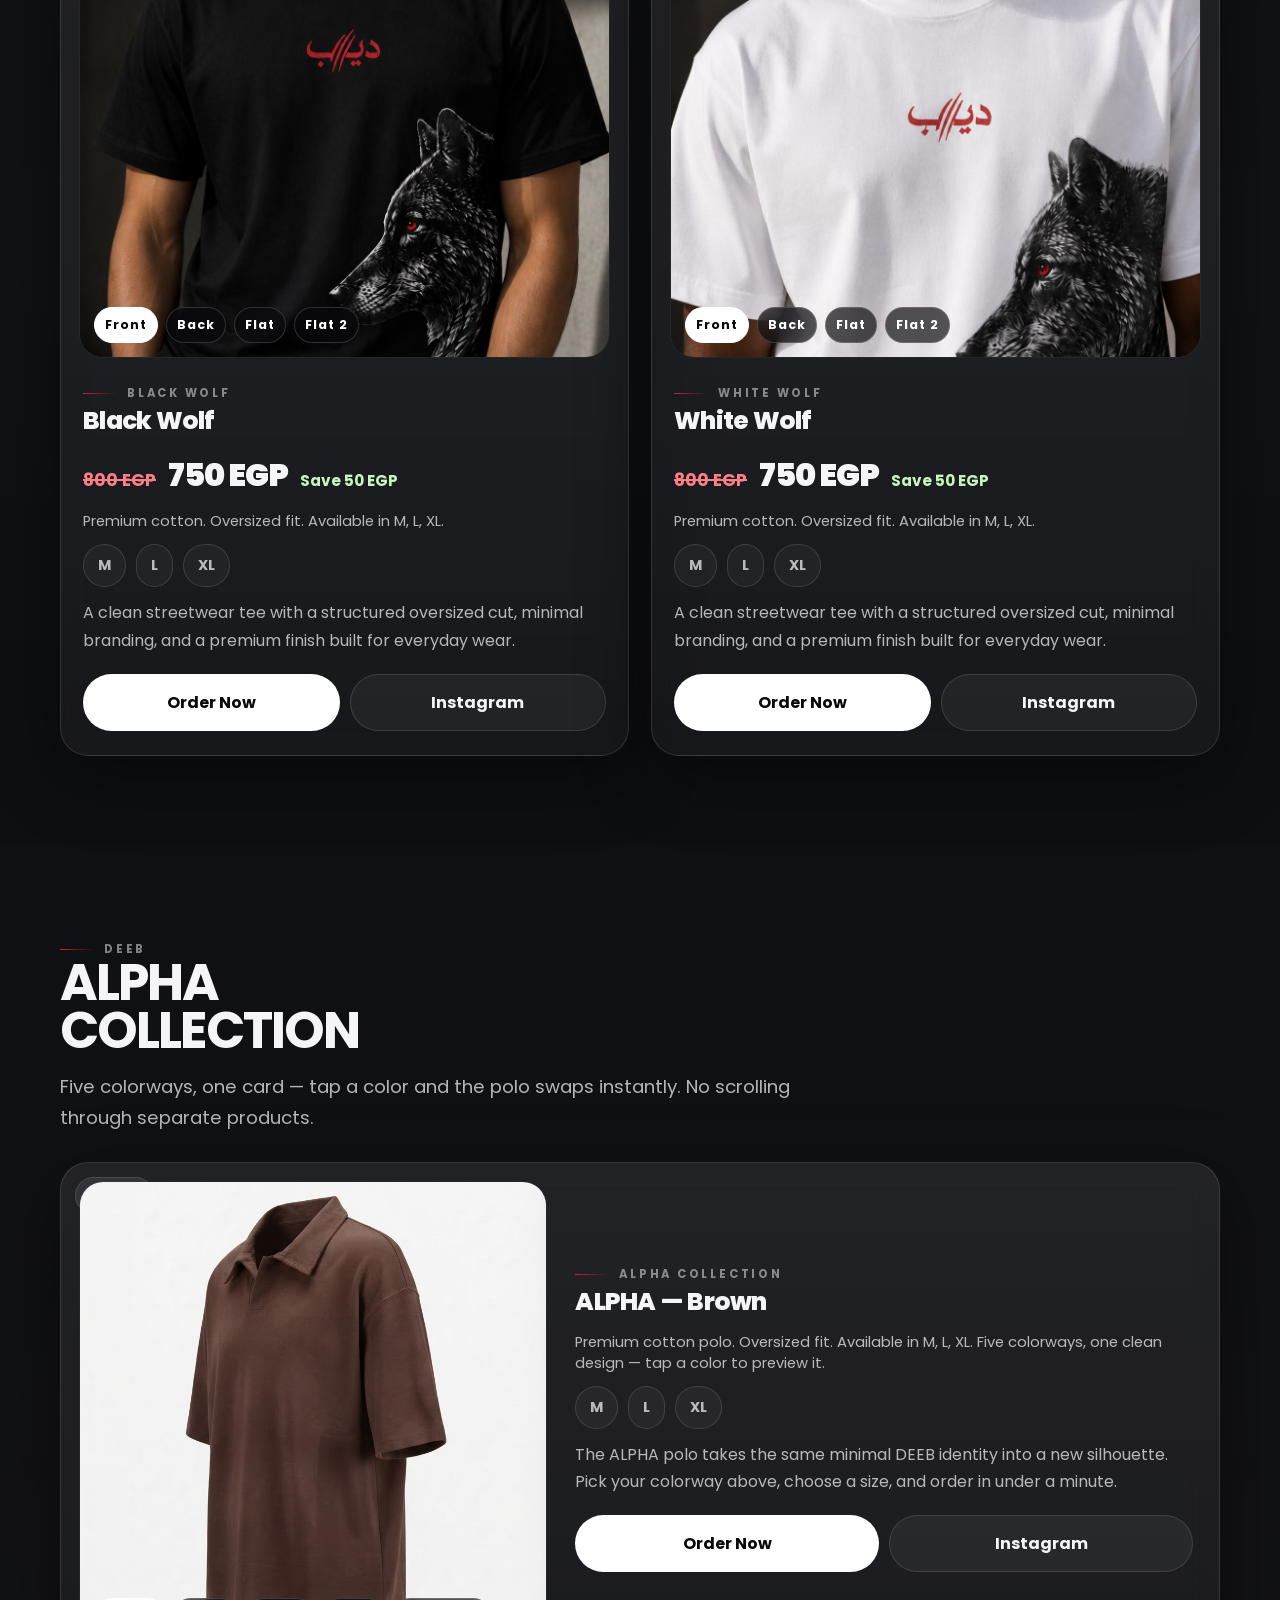
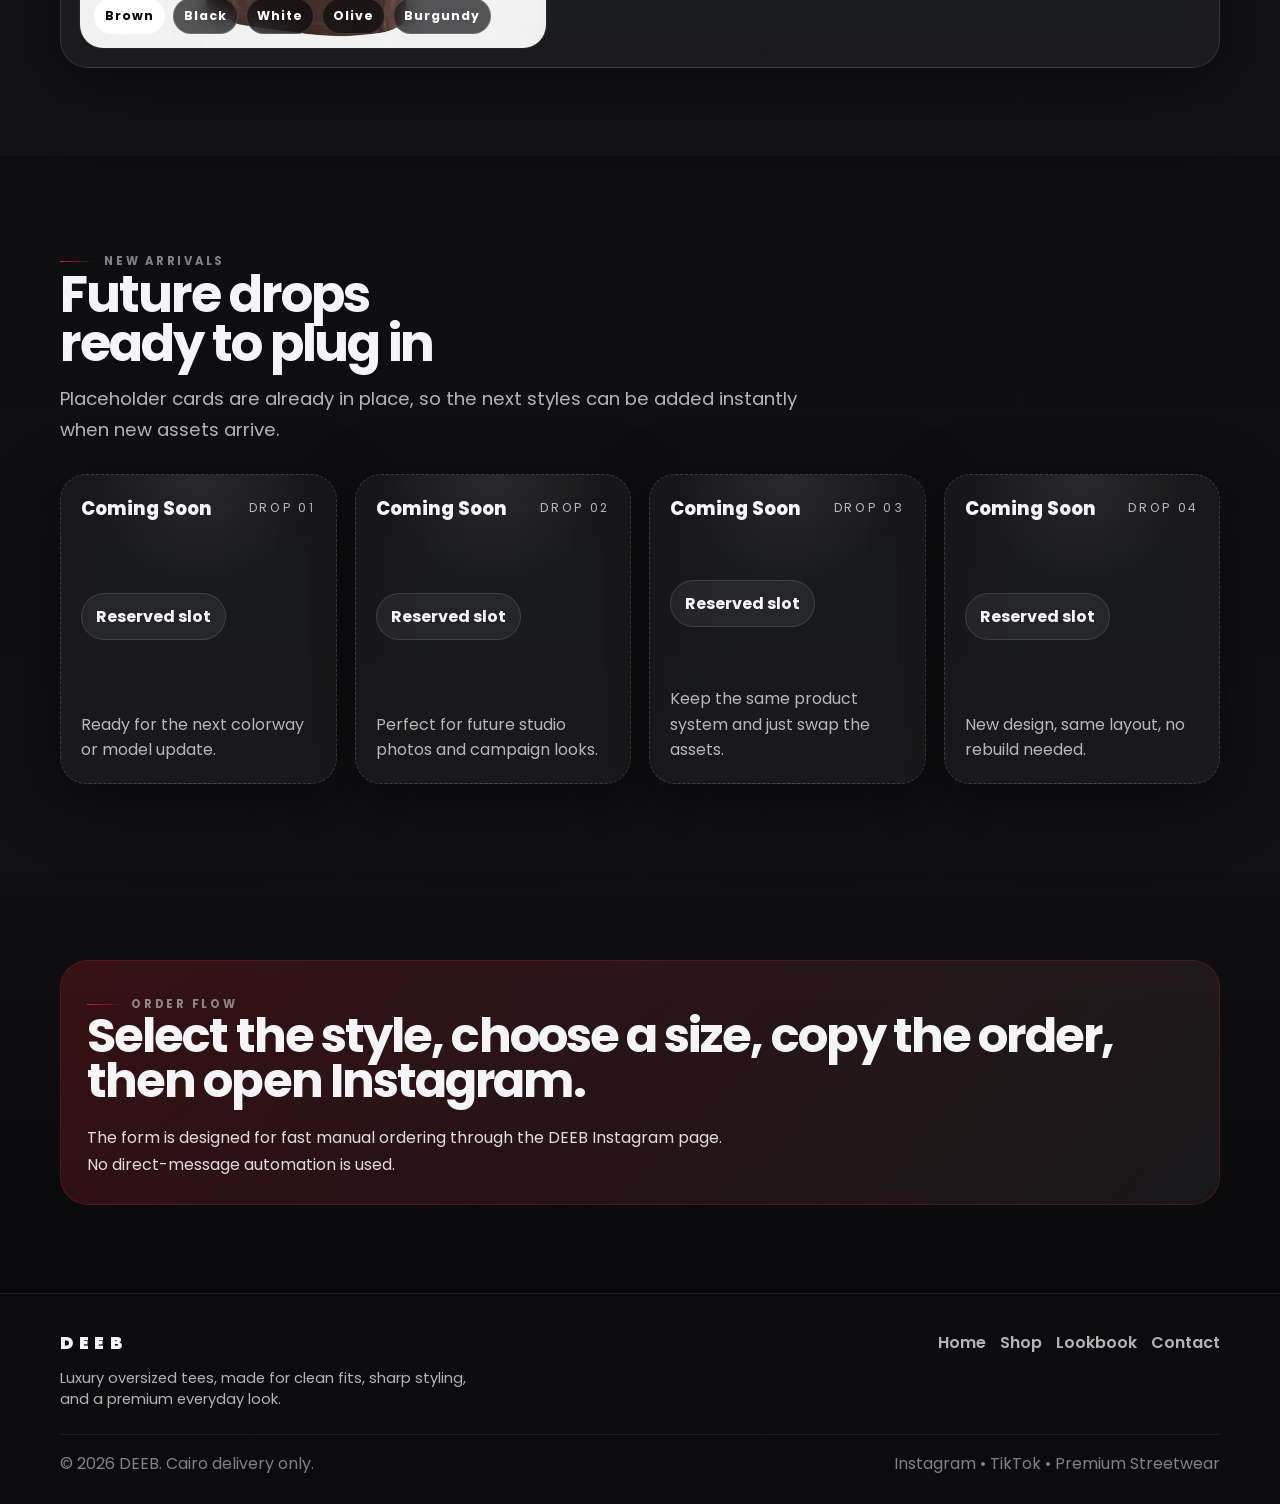
==== commit b094463d: "Add files via upload" ====
--- a/index.html
+++ b/index.html
@@ -218,86 +218,43 @@
   <!-- ALPHA COLLECTION -->
   <section class="section section-light" id="alpha-collection">
     <div class="container">
-      <div class="section-head reveal">
+        <div class="section-head reveal">
         <div>
           <div class="eyebrow">DEEB</div>
           <h2 class="title">ALPHA COLLECTION</h2>
         </div>
-        <p class="subtitle">Explore the ALPHA colorways — five styles built around the same clean DEEB aesthetic.</p>
+        <p class="subtitle">Five colorways, one card — tap a color and the polo swaps instantly. No scrolling through separate products.</p>
       </div>
       <div class="product-grid">
-        <article class="product-card card reveal">
-  <div class="product-media">
-    <img src="alpha-brown.JPG" alt="DEEB ALPHA Brown Polo" loading="lazy" decoding="async">
+        <article class="product-card card product-card--wide reveal">
+  <div class="product-badges">
+    <span class="badge new">ALPHA</span>
+  </div>
+  <div class="product-media" data-gallery>
+    <img src="alpha-brown.JPG" alt="DEEB ALPHA Brown Polo" data-gallery-main>
+    <div class="gallery-nav" aria-label="ALPHA color selector">
+          <button class="thumb active" type="button" data-gallery-thumb data-src="alpha-brown.JPG" data-alt="DEEB ALPHA Brown Polo" data-color="Brown">Brown</button>
+          <button class="thumb" type="button" data-gallery-thumb data-src="alpha-black.JPG" data-alt="DEEB ALPHA Black Polo" data-color="Black">Black</button>
+          <button class="thumb" type="button" data-gallery-thumb data-src="alpha-white.JPG" data-alt="DEEB ALPHA White Polo" data-color="White">White</button>
+          <button class="thumb" type="button" data-gallery-thumb data-src="alpha-olive.JPG" data-alt="DEEB ALPHA Olive Polo" data-color="Olive">Olive</button>
+          <button class="thumb" type="button" data-gallery-thumb data-src="alpha-burgundy.jpg" data-alt="DEEB ALPHA Burgundy Polo" data-color="Burgundy">Burgundy</button>
+    </div>
   </div>
   <div class="product-body">
     <div>
-      <div class="eyebrow">ALPHA</div>
-      <h3 class="product-title">ALPHA — Brown</h3>
-    </div>
-    <div class="small">Premium cotton polo. Available in M, L, XL.</div>
+      <div class="eyebrow">ALPHA Collection</div>
+      <h3 class="product-title">ALPHA — <span data-color-label>Brown</span></h3>
+    </div>
+    <div class="small">Premium cotton polo. Oversized fit. Available in M, L, XL. Five colorways, one clean design — tap a color to preview it.</div>
+    <div class="size-list" aria-label="Available sizes">
+      <span class="size">M</span>
+      <span class="size">L</span>
+      <span class="size">XL</span>
+    </div>
+    <p class="product-desc">The ALPHA polo takes the same minimal DEEB identity into a new silhouette. Pick your colorway above, choose a size, and order in under a minute.</p>
     <div class="product-actions">
       <button class="btn btn-primary" type="button" data-open-order data-product="DEEB ALPHA Polo" data-color="Brown" data-size="M">Order Now</button>
-    </div>
-  </div>
-</article>
-        <article class="product-card card reveal">
-  <div class="product-media">
-    <img src="alpha-black.JPG" alt="DEEB ALPHA Black Polo" loading="lazy" decoding="async">
-  </div>
-  <div class="product-body">
-    <div>
-      <div class="eyebrow">ALPHA</div>
-      <h3 class="product-title">ALPHA — Black</h3>
-    </div>
-    <div class="small">Premium cotton polo. Available in M, L, XL.</div>
-    <div class="product-actions">
-      <button class="btn btn-primary" type="button" data-open-order data-product="DEEB ALPHA Polo" data-color="Black" data-size="M">Order Now</button>
-    </div>
-  </div>
-</article>
-        <article class="product-card card reveal">
-  <div class="product-media">
-    <img src="alpha-white.JPG" alt="DEEB ALPHA White Polo" loading="lazy" decoding="async">
-  </div>
-  <div class="product-body">
-    <div>
-      <div class="eyebrow">ALPHA</div>
-      <h3 class="product-title">ALPHA — White</h3>
-    </div>
-    <div class="small">Premium cotton polo. Available in M, L, XL.</div>
-    <div class="product-actions">
-      <button class="btn btn-primary" type="button" data-open-order data-product="DEEB ALPHA Polo" data-color="White" data-size="M">Order Now</button>
-    </div>
-  </div>
-</article>
-        <article class="product-card card reveal">
-  <div class="product-media">
-    <img src="alpha-olive.JPG" alt="DEEB ALPHA Olive Polo" loading="lazy" decoding="async">
-  </div>
-  <div class="product-body">
-    <div>
-      <div class="eyebrow">ALPHA</div>
-      <h3 class="product-title">ALPHA — Olive</h3>
-    </div>
-    <div class="small">Premium cotton polo. Available in M, L, XL.</div>
-    <div class="product-actions">
-      <button class="btn btn-primary" type="button" data-open-order data-product="DEEB ALPHA Polo" data-color="Olive" data-size="M">Order Now</button>
-    </div>
-  </div>
-</article>
-        <article class="product-card card reveal">
-  <div class="product-media">
-    <img src="alpha-burgundy.jpg" alt="DEEB ALPHA Burgundy Polo" loading="lazy" decoding="async">
-  </div>
-  <div class="product-body">
-    <div>
-      <div class="eyebrow">ALPHA</div>
-      <h3 class="product-title">ALPHA — Burgundy</h3>
-    </div>
-    <div class="small">Premium cotton polo. Available in M, L, XL.</div>
-    <div class="product-actions">
-      <button class="btn btn-primary" type="button" data-open-order data-product="DEEB ALPHA Polo" data-color="Burgundy" data-size="M">Order Now</button>
+      <a class="btn btn-secondary" href="https://www.instagram.com/deeb_egy" target="_blank" rel="noopener">Instagram</a>
     </div>
   </div>
 </article>
--- a/style.css
+++ b/style.css
@@ -283,6 +283,9 @@
   padding:10px 14px;border-radius:999px;border:1px solid var(--line);
   background:rgba(255,255,255,.04);font-size:.9rem;font-weight:700;color:var(--muted)
 }
+.product-card--wide{grid-column:1/-1;display:grid;grid-template-columns:minmax(0,.85fr) minmax(0,1.15fr);gap:20px;align-items:center}
+.product-card--wide .product-media{aspect-ratio:1/1}
+.product-card--wide .product-body{padding:18px 8px}
 .product-actions{display:flex;gap:10px;flex-wrap:wrap;margin-top:8px}
 .product-actions .btn{flex:1;min-width:170px}
 
@@ -440,6 +443,7 @@
 /* ---------- Responsive ---------- */
 @media (max-width: 1080px){
   .hero-grid,.order-grid,.product-grid,.info-grid{grid-template-columns:1fr}
+  .product-card--wide{grid-template-columns:1fr}
   .new-grid,.gallery-grid{grid-template-columns:repeat(2,1fr)}
   .hero-visual{min-height:auto}
   .visual-panel{max-width:560px}
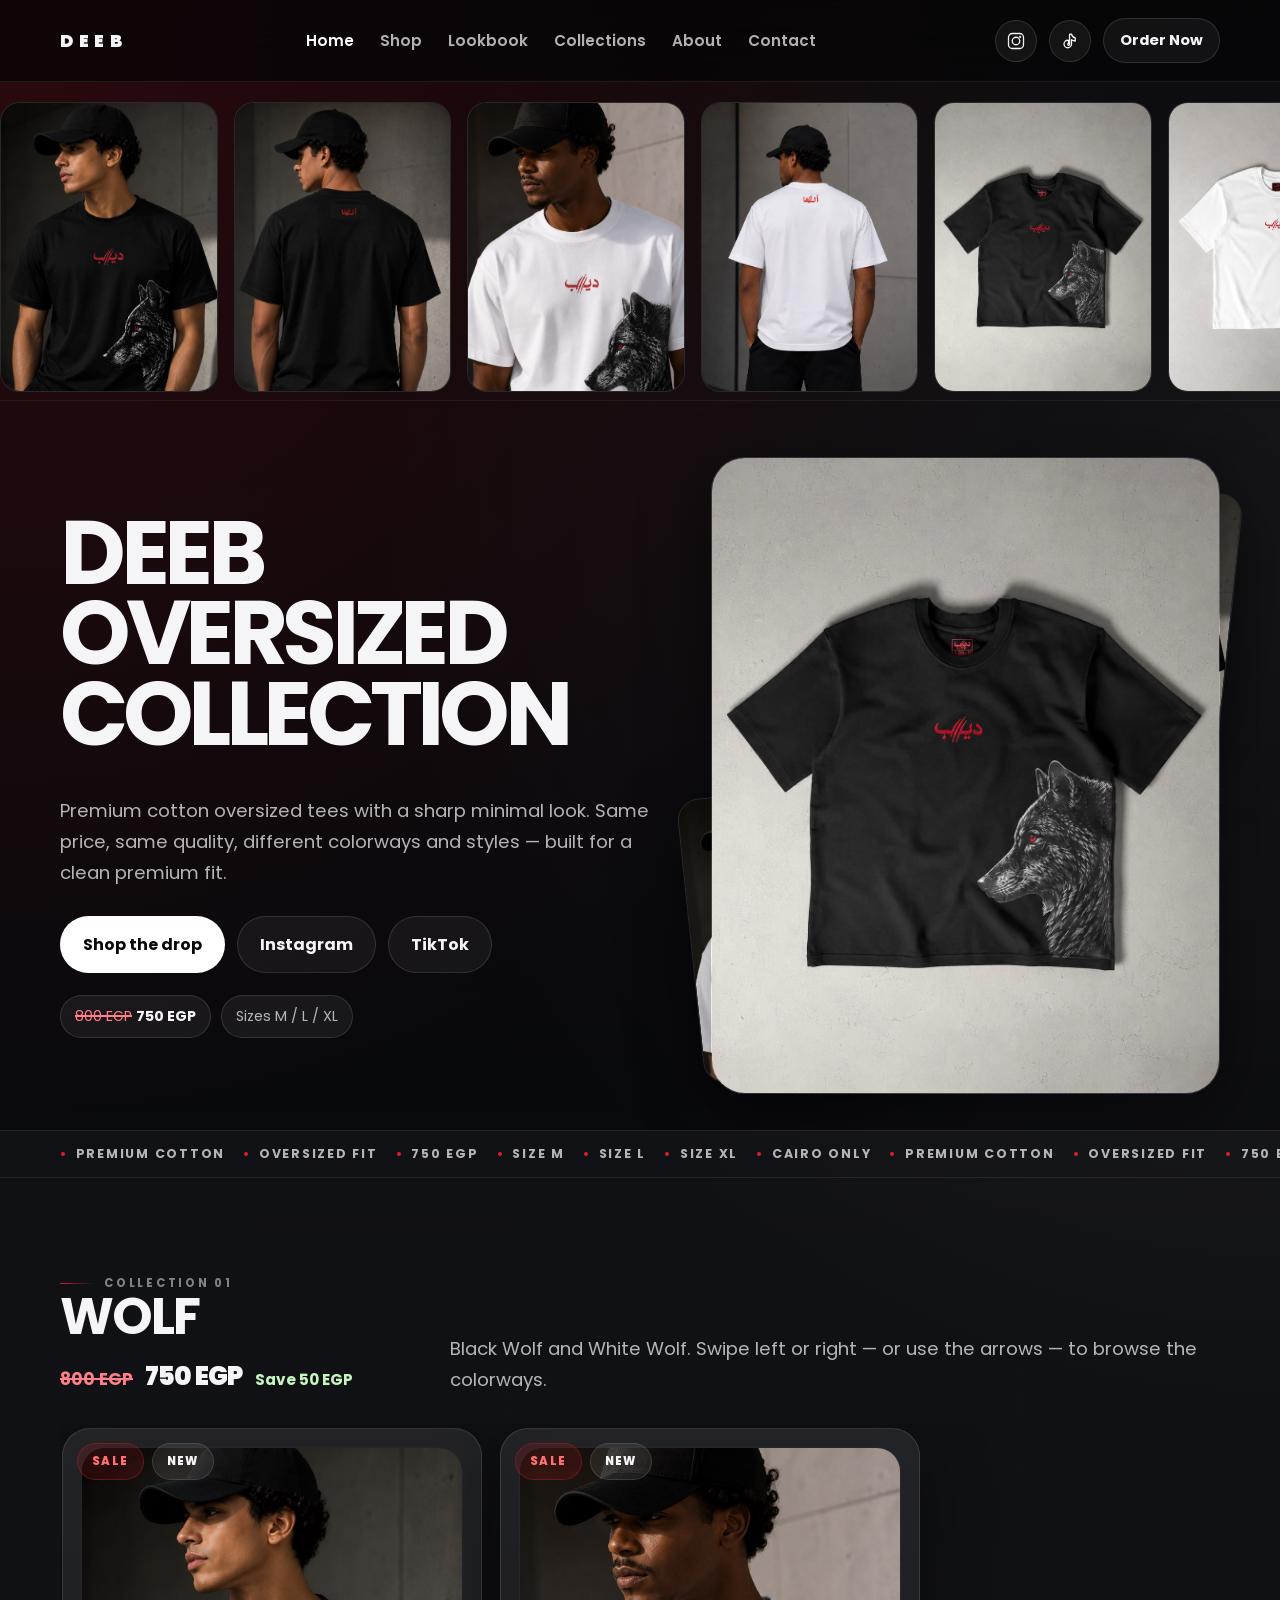
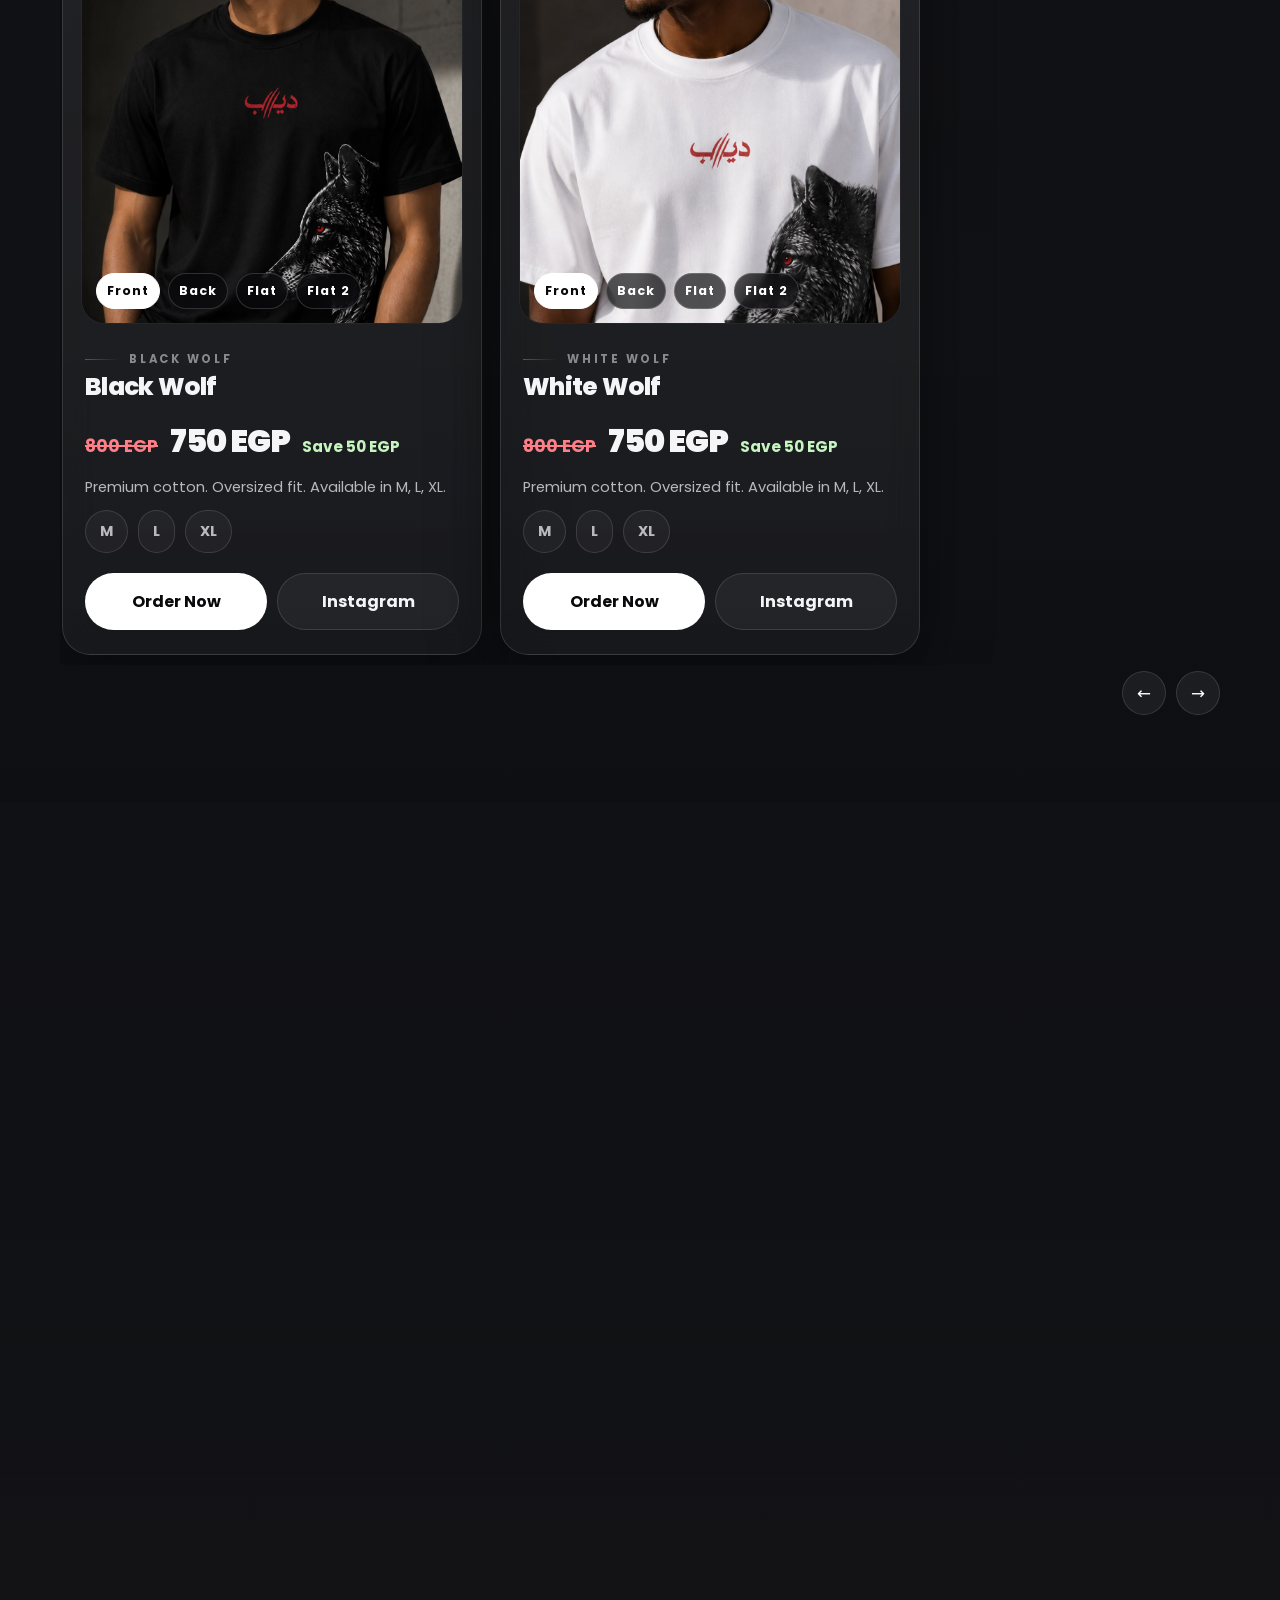
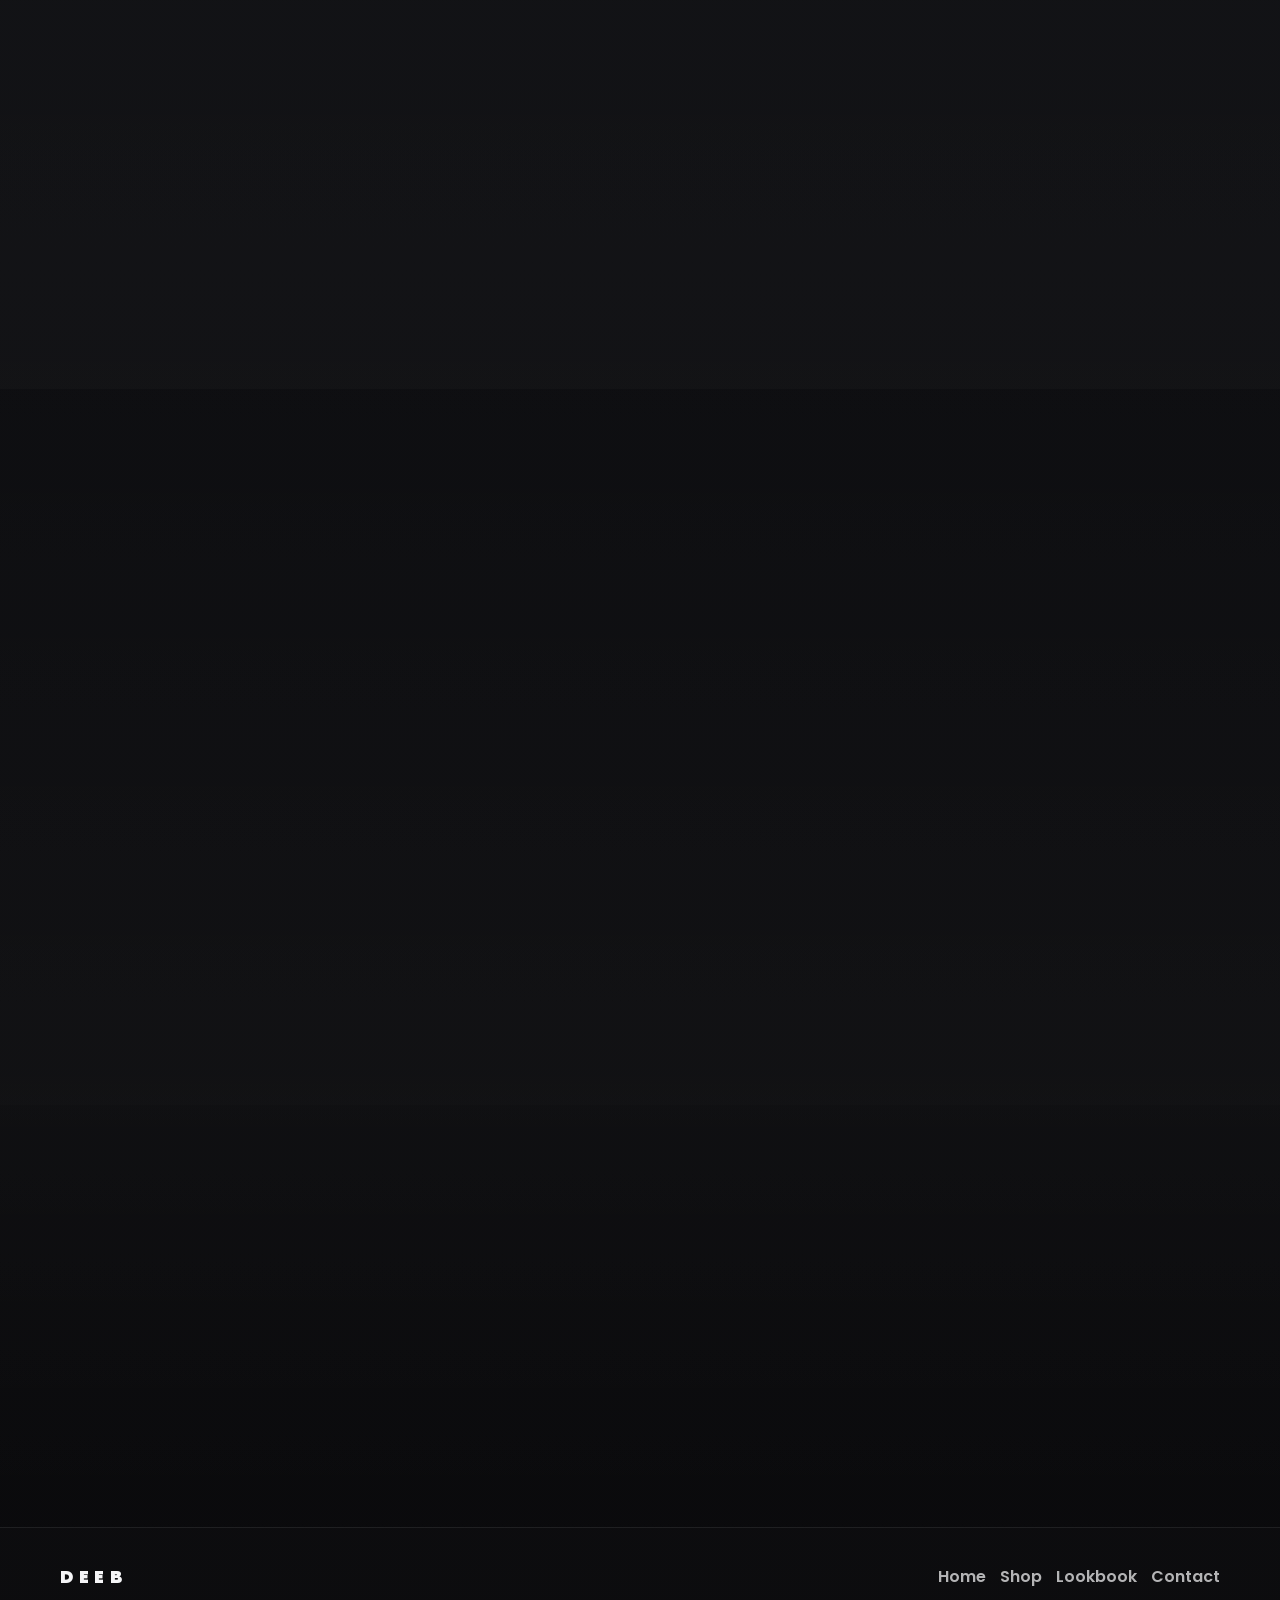
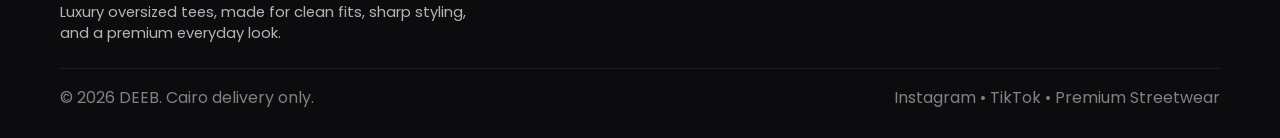
==== commit ceda63d3: "Add files via upload" ====
--- a/index.html
+++ b/index.html
@@ -61,15 +61,39 @@
 </header>
 
 <main>
+  <!-- TOP SHOWCASE — slow auto-scrolling product images right under the header -->
+<section class="showcase" aria-label="DEEB product showcase">
+  <div class="showcase-track">
+      <div class="showcase-item"><img src="black-front.jpg" alt="DEEB t-shirt product photo" loading="lazy" decoding="async"></div>
+      <div class="showcase-item"><img src="black-back.jpg" alt="DEEB t-shirt product photo" loading="lazy" decoding="async"></div>
+      <div class="showcase-item"><img src="white-front.jpg" alt="DEEB t-shirt product photo" loading="lazy" decoding="async"></div>
+      <div class="showcase-item"><img src="white-back.jpg" alt="DEEB t-shirt product photo" loading="lazy" decoding="async"></div>
+      <div class="showcase-item"><img src="black-flat.jpg" alt="DEEB t-shirt product photo" loading="lazy" decoding="async"></div>
+      <div class="showcase-item"><img src="white-flat.jpg" alt="DEEB t-shirt product photo" loading="lazy" decoding="async"></div>
+      <div class="showcase-item"><img src="alpha-brown.JPG" alt="DEEB t-shirt product photo" loading="lazy" decoding="async"></div>
+      <div class="showcase-item"><img src="alpha-black.JPG" alt="DEEB t-shirt product photo" loading="lazy" decoding="async"></div>
+      <div class="showcase-item"><img src="alpha-white.JPG" alt="DEEB t-shirt product photo" loading="lazy" decoding="async"></div>
+      <div class="showcase-item"><img src="alpha-olive.JPG" alt="DEEB t-shirt product photo" loading="lazy" decoding="async"></div>
+      <div class="showcase-item"><img src="alpha-burgundy.jpg" alt="DEEB t-shirt product photo" loading="lazy" decoding="async"></div>
+      <div class="showcase-item" aria-hidden="true"><img src="black-front.jpg" alt="" loading="lazy" decoding="async"></div>
+      <div class="showcase-item" aria-hidden="true"><img src="black-back.jpg" alt="" loading="lazy" decoding="async"></div>
+      <div class="showcase-item" aria-hidden="true"><img src="white-front.jpg" alt="" loading="lazy" decoding="async"></div>
+      <div class="showcase-item" aria-hidden="true"><img src="white-back.jpg" alt="" loading="lazy" decoding="async"></div>
+      <div class="showcase-item" aria-hidden="true"><img src="black-flat.jpg" alt="" loading="lazy" decoding="async"></div>
+      <div class="showcase-item" aria-hidden="true"><img src="white-flat.jpg" alt="" loading="lazy" decoding="async"></div>
+      <div class="showcase-item" aria-hidden="true"><img src="alpha-brown.JPG" alt="" loading="lazy" decoding="async"></div>
+      <div class="showcase-item" aria-hidden="true"><img src="alpha-black.JPG" alt="" loading="lazy" decoding="async"></div>
+      <div class="showcase-item" aria-hidden="true"><img src="alpha-white.JPG" alt="" loading="lazy" decoding="async"></div>
+      <div class="showcase-item" aria-hidden="true"><img src="alpha-olive.JPG" alt="" loading="lazy" decoding="async"></div>
+      <div class="showcase-item" aria-hidden="true"><img src="alpha-burgundy.jpg" alt="" loading="lazy" decoding="async"></div>
+  </div>
+</section>
+
   <!-- HERO -->
   <section class="hero">
     <div class="container">
       <div class="hero-grid">
         <div class="hero-copy">
-          <div class="hero-kicker">
-            <span class="eyebrow">Luxury streetwear</span>
-            <span class="pill">Delivery Available in Cairo Only.</span>
-          </div>
           <h1 class="hero-title">
             <span>DEEB</span>
             <span>Oversized Collection</span>
@@ -84,20 +108,6 @@
             <span class="pill"><s data-price-old>800 EGP</s> <b data-price-current>750 EGP</b></span>
             <span class="pill">Sizes M / L / XL</span>
           </div>
-          <div class="stats">
-            <div class="stat">
-              <b>2 Wolf Drops</b>
-              <span>Black Wolf &amp; White Wolf</span>
-            </div>
-            <div class="stat">
-              <b>5 ALPHA Styles</b>
-              <span>Five colorway polos</span>
-            </div>
-            <div class="stat">
-              <b>Cairo</b>
-              <span>Direct order via Instagram</span>
-            </div>
-          </div>
         </div>
         <div class="hero-visual reveal-right">
           <div class="visual-float one">
@@ -126,24 +136,30 @@
     </div>
   </section>
 
-  <!-- FEATURED PRODUCTS -->
+  <!-- WOLF COLLECTION — swipe left/right -->
   <section class="section section-dark" id="featured">
     <div class="container">
       <div class="section-head reveal">
         <div>
-          <div class="eyebrow">New arrivals</div>
-          <h2 class="title">Black Wolf &amp; White Wolf</h2>
-        </div>
-        <p class="subtitle">Two live styles for now. The layout is built so every future update can be added without redesigning the site.</p>
-      </div>
-      <div class="product-grid">
-        <article class="product-card card reveal">
+          <div class="eyebrow">Collection 01</div>
+          <h2 class="title">WOLF</h2>
+          <div class="price-row collection-price">
+              <span class="price-old" data-price-old>800 EGP</span>
+              <span class="price-current" data-price-current>750 EGP</span>
+              <span class="price-note" data-price-save>Save 50 EGP</span>
+            </div>
+        </div>
+        <p class="subtitle">Black Wolf and White Wolf. Swipe left or right — or use the arrows — to browse the colorways.</p>
+      </div>
+      <div class="swiper" data-swiper aria-label="Wolf collection carousel">
+    <div class="swiper-track">
+      <article class="product-card card">
   <div class="product-badges">
     <span class="badge sale">SALE</span>
     <span class="badge new">NEW</span>
   </div>
   <div class="product-media" data-gallery>
-    <img src="black-front.jpg" alt="Black Wolf front view" data-gallery-main>
+    <img src="black-front.jpg" alt="Black Wolf front view" data-gallery-main loading="lazy" decoding="async">
     <div class="gallery-nav" aria-label="Black Wolf gallery thumbnails">
           <button class="thumb active" type="button" data-gallery-thumb data-src="black-front.jpg" data-alt="Black Wolf Front view">Front</button>
           <button class="thumb" type="button" data-gallery-thumb data-src="black-back.jpg" data-alt="Black Wolf Back view">Back</button>
@@ -163,24 +179,21 @@
     </div>
     <div class="small">Premium cotton. Oversized fit. Available in M, L, XL.</div>
     <div class="size-list" aria-label="Available sizes">
-      <span class="size">M</span>
-      <span class="size">L</span>
-      <span class="size">XL</span>
-    </div>
-    <p class="product-desc">A clean streetwear tee with a structured oversized cut, minimal branding, and a premium finish built for everyday wear.</p>
+      <span class="size">M</span><span class="size">L</span><span class="size">XL</span>
+    </div>
     <div class="product-actions">
       <button class="btn btn-primary" type="button" data-open-order data-product="DEEB Black Wolf Oversized T-Shirt" data-color="Black" data-size="M">Order Now</button>
       <a class="btn btn-secondary" href="https://www.instagram.com/deeb_egy" target="_blank" rel="noopener">Instagram</a>
     </div>
   </div>
 </article>
-        <article class="product-card card reveal">
+      <article class="product-card card">
   <div class="product-badges">
     <span class="badge sale">SALE</span>
     <span class="badge new">NEW</span>
   </div>
   <div class="product-media" data-gallery>
-    <img src="white-front.jpg" alt="White Wolf front view" data-gallery-main>
+    <img src="white-front.jpg" alt="White Wolf front view" data-gallery-main loading="lazy" decoding="async">
     <div class="gallery-nav" aria-label="White Wolf gallery thumbnails">
           <button class="thumb active" type="button" data-gallery-thumb data-src="white-front.jpg" data-alt="White Wolf Front view">Front</button>
           <button class="thumb" type="button" data-gallery-thumb data-src="white-back.jpg" data-alt="White Wolf Back view">Back</button>
@@ -200,65 +213,132 @@
     </div>
     <div class="small">Premium cotton. Oversized fit. Available in M, L, XL.</div>
     <div class="size-list" aria-label="Available sizes">
-      <span class="size">M</span>
-      <span class="size">L</span>
-      <span class="size">XL</span>
-    </div>
-    <p class="product-desc">A clean streetwear tee with a structured oversized cut, minimal branding, and a premium finish built for everyday wear.</p>
+      <span class="size">M</span><span class="size">L</span><span class="size">XL</span>
+    </div>
     <div class="product-actions">
       <button class="btn btn-primary" type="button" data-open-order data-product="DEEB White Wolf Oversized T-Shirt" data-color="White" data-size="M">Order Now</button>
       <a class="btn btn-secondary" href="https://www.instagram.com/deeb_egy" target="_blank" rel="noopener">Instagram</a>
     </div>
   </div>
 </article>
-      </div>
-    </div>
-  </section>
-
-  <!-- ALPHA COLLECTION -->
+    </div>
+    <div class="swiper-nav">
+      <button class="swiper-btn" type="button" data-swiper-prev aria-label="Previous">&#8592;</button>
+      <button class="swiper-btn" type="button" data-swiper-next aria-label="Next">&#8594;</button>
+    </div>
+  </div>
+    </div>
+  </section>
+
+  <!-- ALPHA COLLECTION — swipe left/right through the colors -->
   <section class="section section-light" id="alpha-collection">
     <div class="container">
-        <div class="section-head reveal">
+      <div class="section-head reveal">
         <div>
-          <div class="eyebrow">DEEB</div>
-          <h2 class="title">ALPHA COLLECTION</h2>
-        </div>
-        <p class="subtitle">Five colorways, one card — tap a color and the polo swaps instantly. No scrolling through separate products.</p>
-      </div>
-      <div class="product-grid">
-        <article class="product-card card product-card--wide reveal">
-  <div class="product-badges">
-    <span class="badge new">ALPHA</span>
-  </div>
-  <div class="product-media" data-gallery>
-    <img src="alpha-brown.JPG" alt="DEEB ALPHA Brown Polo" data-gallery-main>
-    <div class="gallery-nav" aria-label="ALPHA color selector">
-          <button class="thumb active" type="button" data-gallery-thumb data-src="alpha-brown.JPG" data-alt="DEEB ALPHA Brown Polo" data-color="Brown">Brown</button>
-          <button class="thumb" type="button" data-gallery-thumb data-src="alpha-black.JPG" data-alt="DEEB ALPHA Black Polo" data-color="Black">Black</button>
-          <button class="thumb" type="button" data-gallery-thumb data-src="alpha-white.JPG" data-alt="DEEB ALPHA White Polo" data-color="White">White</button>
-          <button class="thumb" type="button" data-gallery-thumb data-src="alpha-olive.JPG" data-alt="DEEB ALPHA Olive Polo" data-color="Olive">Olive</button>
-          <button class="thumb" type="button" data-gallery-thumb data-src="alpha-burgundy.jpg" data-alt="DEEB ALPHA Burgundy Polo" data-color="Burgundy">Burgundy</button>
-    </div>
-  </div>
-  <div class="product-body">
-    <div>
-      <div class="eyebrow">ALPHA Collection</div>
-      <h3 class="product-title">ALPHA — <span data-color-label>Brown</span></h3>
-    </div>
-    <div class="small">Premium cotton polo. Oversized fit. Available in M, L, XL. Five colorways, one clean design — tap a color to preview it.</div>
-    <div class="size-list" aria-label="Available sizes">
-      <span class="size">M</span>
-      <span class="size">L</span>
-      <span class="size">XL</span>
-    </div>
-    <p class="product-desc">The ALPHA polo takes the same minimal DEEB identity into a new silhouette. Pick your colorway above, choose a size, and order in under a minute.</p>
+          <div class="eyebrow">Collection 02</div>
+          <h2 class="title">ALPHA</h2>
+          <div class="price-row collection-price">
+              <span class="price-old" data-price-old>800 EGP</span>
+              <span class="price-current" data-price-current>750 EGP</span>
+              <span class="price-note" data-price-save>Save 50 EGP</span>
+            </div>
+        </div>
+        <p class="subtitle">Five polo colorways, one clean design. Swipe left or right to find your color, then order it in one tap.</p>
+      </div>
+      <div class="swiper" data-swiper aria-label="Alpha collection carousel">
+    <div class="swiper-track">
+      <article class="product-card card">
+  <div class="product-media">
+    <img src="alpha-brown.JPG" alt="DEEB ALPHA Brown Polo" loading="lazy" decoding="async">
+  </div>
+  <div class="product-body">
+    <div>
+      <div class="eyebrow">ALPHA</div>
+      <h3 class="product-title">ALPHA — Brown</h3>
+    </div>
+    <div class="small">Premium cotton polo. Oversized fit. Available in M, L, XL.</div>
+    <div class="size-list" aria-label="Available sizes">
+      <span class="size">M</span><span class="size">L</span><span class="size">XL</span>
+    </div>
     <div class="product-actions">
       <button class="btn btn-primary" type="button" data-open-order data-product="DEEB ALPHA Polo" data-color="Brown" data-size="M">Order Now</button>
-      <a class="btn btn-secondary" href="https://www.instagram.com/deeb_egy" target="_blank" rel="noopener">Instagram</a>
+    </div>
+  </div>
+</article><article class="product-card card">
+  <div class="product-media">
+    <img src="alpha-black.JPG" alt="DEEB ALPHA Black Polo" loading="lazy" decoding="async">
+  </div>
+  <div class="product-body">
+    <div>
+      <div class="eyebrow">ALPHA</div>
+      <h3 class="product-title">ALPHA — Black</h3>
+    </div>
+    <div class="small">Premium cotton polo. Oversized fit. Available in M, L, XL.</div>
+    <div class="size-list" aria-label="Available sizes">
+      <span class="size">M</span><span class="size">L</span><span class="size">XL</span>
+    </div>
+    <div class="product-actions">
+      <button class="btn btn-primary" type="button" data-open-order data-product="DEEB ALPHA Polo" data-color="Black" data-size="M">Order Now</button>
+    </div>
+  </div>
+</article><article class="product-card card">
+  <div class="product-media">
+    <img src="alpha-white.JPG" alt="DEEB ALPHA White Polo" loading="lazy" decoding="async">
+  </div>
+  <div class="product-body">
+    <div>
+      <div class="eyebrow">ALPHA</div>
+      <h3 class="product-title">ALPHA — White</h3>
+    </div>
+    <div class="small">Premium cotton polo. Oversized fit. Available in M, L, XL.</div>
+    <div class="size-list" aria-label="Available sizes">
+      <span class="size">M</span><span class="size">L</span><span class="size">XL</span>
+    </div>
+    <div class="product-actions">
+      <button class="btn btn-primary" type="button" data-open-order data-product="DEEB ALPHA Polo" data-color="White" data-size="M">Order Now</button>
+    </div>
+  </div>
+</article><article class="product-card card">
+  <div class="product-media">
+    <img src="alpha-olive.JPG" alt="DEEB ALPHA Olive Polo" loading="lazy" decoding="async">
+  </div>
+  <div class="product-body">
+    <div>
+      <div class="eyebrow">ALPHA</div>
+      <h3 class="product-title">ALPHA — Olive</h3>
+    </div>
+    <div class="small">Premium cotton polo. Oversized fit. Available in M, L, XL.</div>
+    <div class="size-list" aria-label="Available sizes">
+      <span class="size">M</span><span class="size">L</span><span class="size">XL</span>
+    </div>
+    <div class="product-actions">
+      <button class="btn btn-primary" type="button" data-open-order data-product="DEEB ALPHA Polo" data-color="Olive" data-size="M">Order Now</button>
+    </div>
+  </div>
+</article><article class="product-card card">
+  <div class="product-media">
+    <img src="alpha-burgundy.jpg" alt="DEEB ALPHA Burgundy Polo" loading="lazy" decoding="async">
+  </div>
+  <div class="product-body">
+    <div>
+      <div class="eyebrow">ALPHA</div>
+      <h3 class="product-title">ALPHA — Burgundy</h3>
+    </div>
+    <div class="small">Premium cotton polo. Oversized fit. Available in M, L, XL.</div>
+    <div class="size-list" aria-label="Available sizes">
+      <span class="size">M</span><span class="size">L</span><span class="size">XL</span>
+    </div>
+    <div class="product-actions">
+      <button class="btn btn-primary" type="button" data-open-order data-product="DEEB ALPHA Polo" data-color="Burgundy" data-size="M">Order Now</button>
     </div>
   </div>
 </article>
-      </div>
+    </div>
+    <div class="swiper-nav">
+      <button class="swiper-btn" type="button" data-swiper-prev aria-label="Previous">&#8592;</button>
+      <button class="swiper-btn" type="button" data-swiper-next aria-label="Next">&#8594;</button>
+    </div>
+  </div>
     </div>
   </section>
 
--- a/style.css
+++ b/style.css
@@ -40,7 +40,7 @@
 section[id]{scroll-margin-top:calc(var(--header-h) + 12px)}
 
 .container{max-width:var(--max);padding:0 20px;margin:0 auto}
-.section{padding:88px 0;position:relative}
+.section{padding:88px 0;position:relative;content-visibility:auto;contain-intrinsic-size:auto 900px}
 .section.compact{padding:58px 0}
 .section-dark{background:linear-gradient(180deg, rgba(255,255,255,.03), rgba(255,255,255,.01))}
 .section-light{background:linear-gradient(180deg, rgba(255,255,255,.02), rgba(255,255,255,.04))}
@@ -471,3 +471,53 @@
   .reveal,.reveal-left,.reveal-right{opacity:1;transform:none;transition:none}
   .btn,.thumb,.social-pill,.gallery-tile img,.product-media img{transition:none}
 }
+
+/* ---------- Top showcase (slow auto-scroll) ---------- */
+.showcase{
+  padding:20px 0 8px;overflow:hidden;
+  border-bottom:1px solid rgba(255,255,255,.06)
+}
+.showcase-track{
+  display:flex;gap:16px;width:max-content;
+  animation:showcase-scroll 80s linear infinite
+}
+.showcase:hover .showcase-track{animation-play-state:paused}
+.showcase-item{
+  width:clamp(150px, 17vw, 225px);
+  aspect-ratio:3/4;
+  flex:none;
+  border-radius:20px;overflow:hidden;
+  border:1px solid rgba(255,255,255,.1);
+  background:#101114
+}
+.showcase-item img{width:100%;height:100%;object-fit:cover}
+@keyframes showcase-scroll{from{transform:translateX(0)}to{transform:translateX(-50%)}}
+
+/* ---------- Collection swipers ---------- */
+.swiper{position:relative}
+.swiper-track{
+  display:flex;gap:18px;
+  overflow-x:auto;
+  scroll-snap-type:x mandatory;
+  -webkit-overflow-scrolling:touch;
+  scrollbar-width:none;
+  padding:4px 2px 10px;
+  cursor:grab
+}
+.swiper-track::-webkit-scrollbar{display:none}
+.swiper-track.dragging{cursor:grabbing;scroll-snap-type:none}
+.swiper-track>*{flex:0 0 min(420px,85vw);scroll-snap-align:start;margin:0}
+.swiper-nav{display:flex;gap:10px;justify-content:flex-end;margin-top:6px}
+.swiper-btn{
+  width:44px;height:44px;border-radius:999px;
+  background:rgba(255,255,255,.06);border:1px solid var(--line);
+  color:#fff;font-size:1.05rem;line-height:1;
+  transition:background .2s var(--ease), transform .2s var(--ease)
+}
+.swiper-btn:hover{background:rgba(255,255,255,.14);transform:translateY(-2px)}
+.collection-price{margin-top:16px}
+.collection-price .price-current{font-size:1.6rem}
+
+@media (prefers-reduced-motion: reduce){
+  .showcase-track{animation:none}
+}
